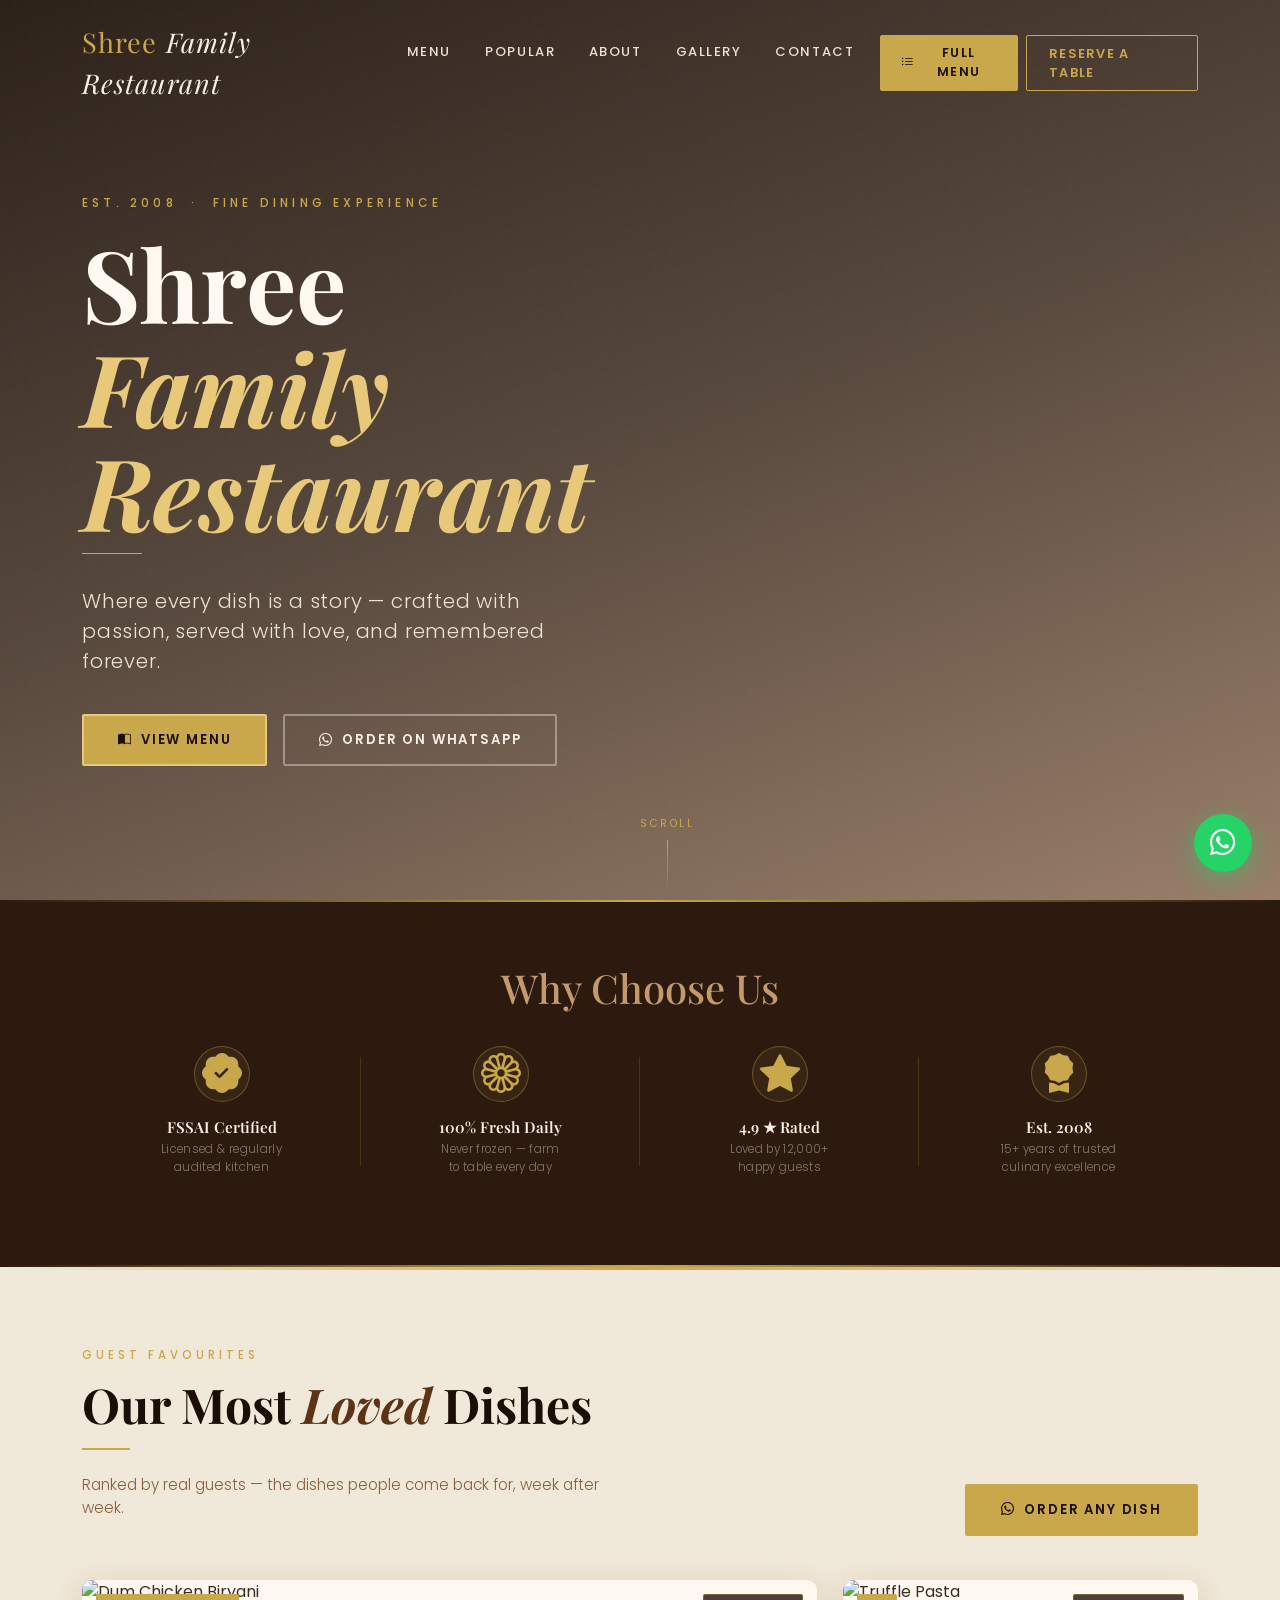
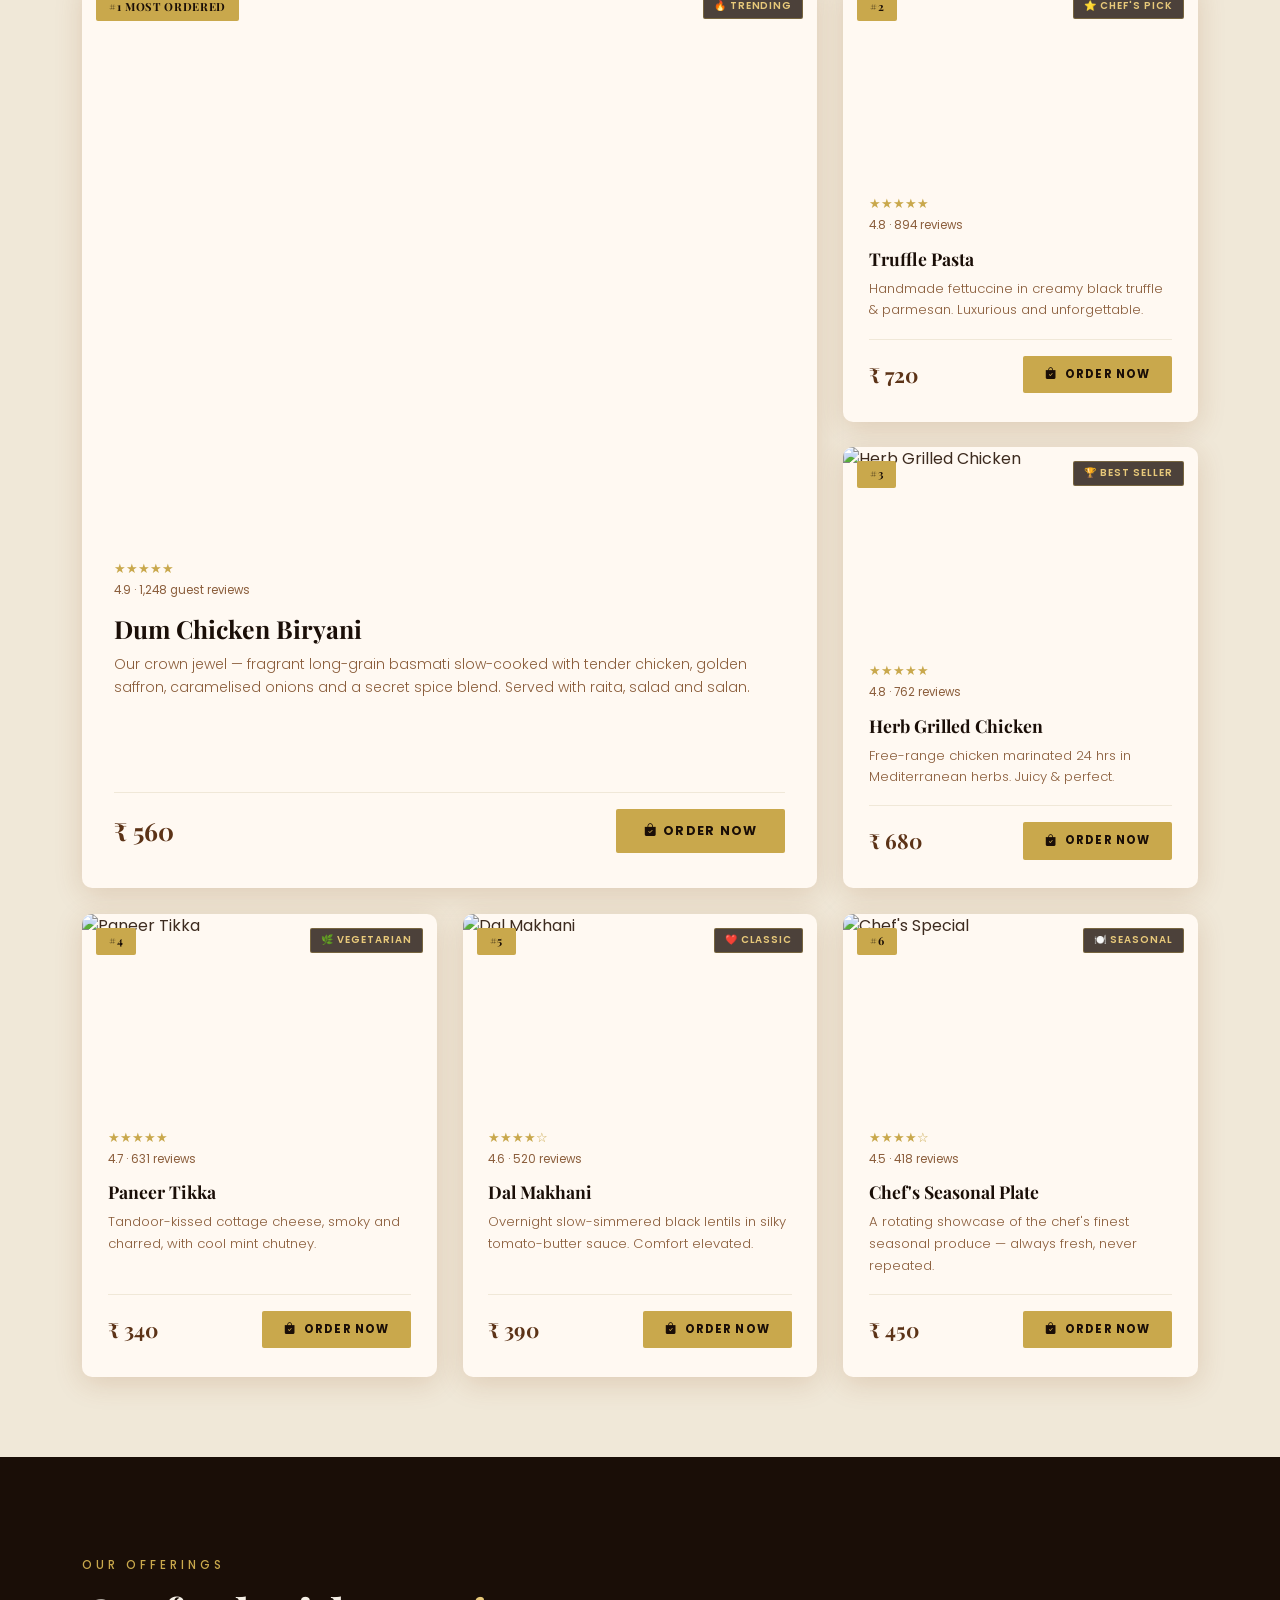
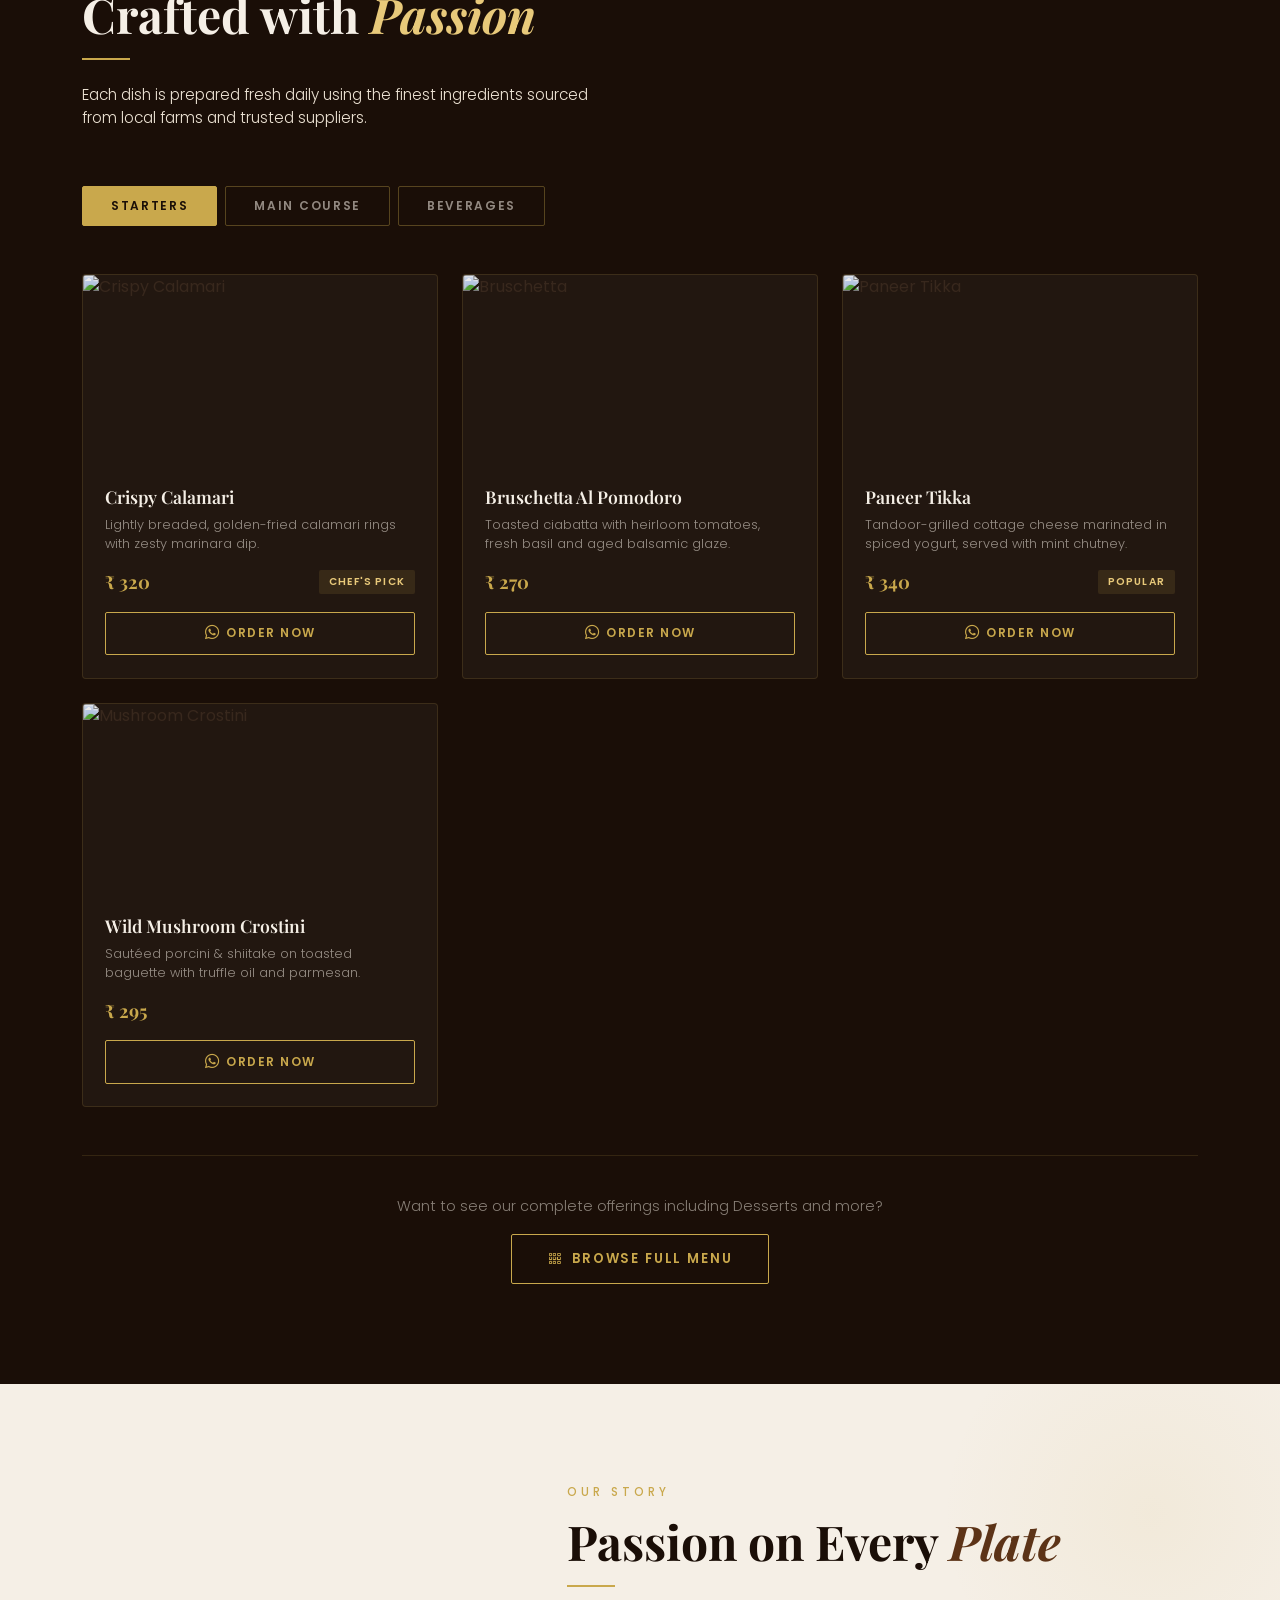
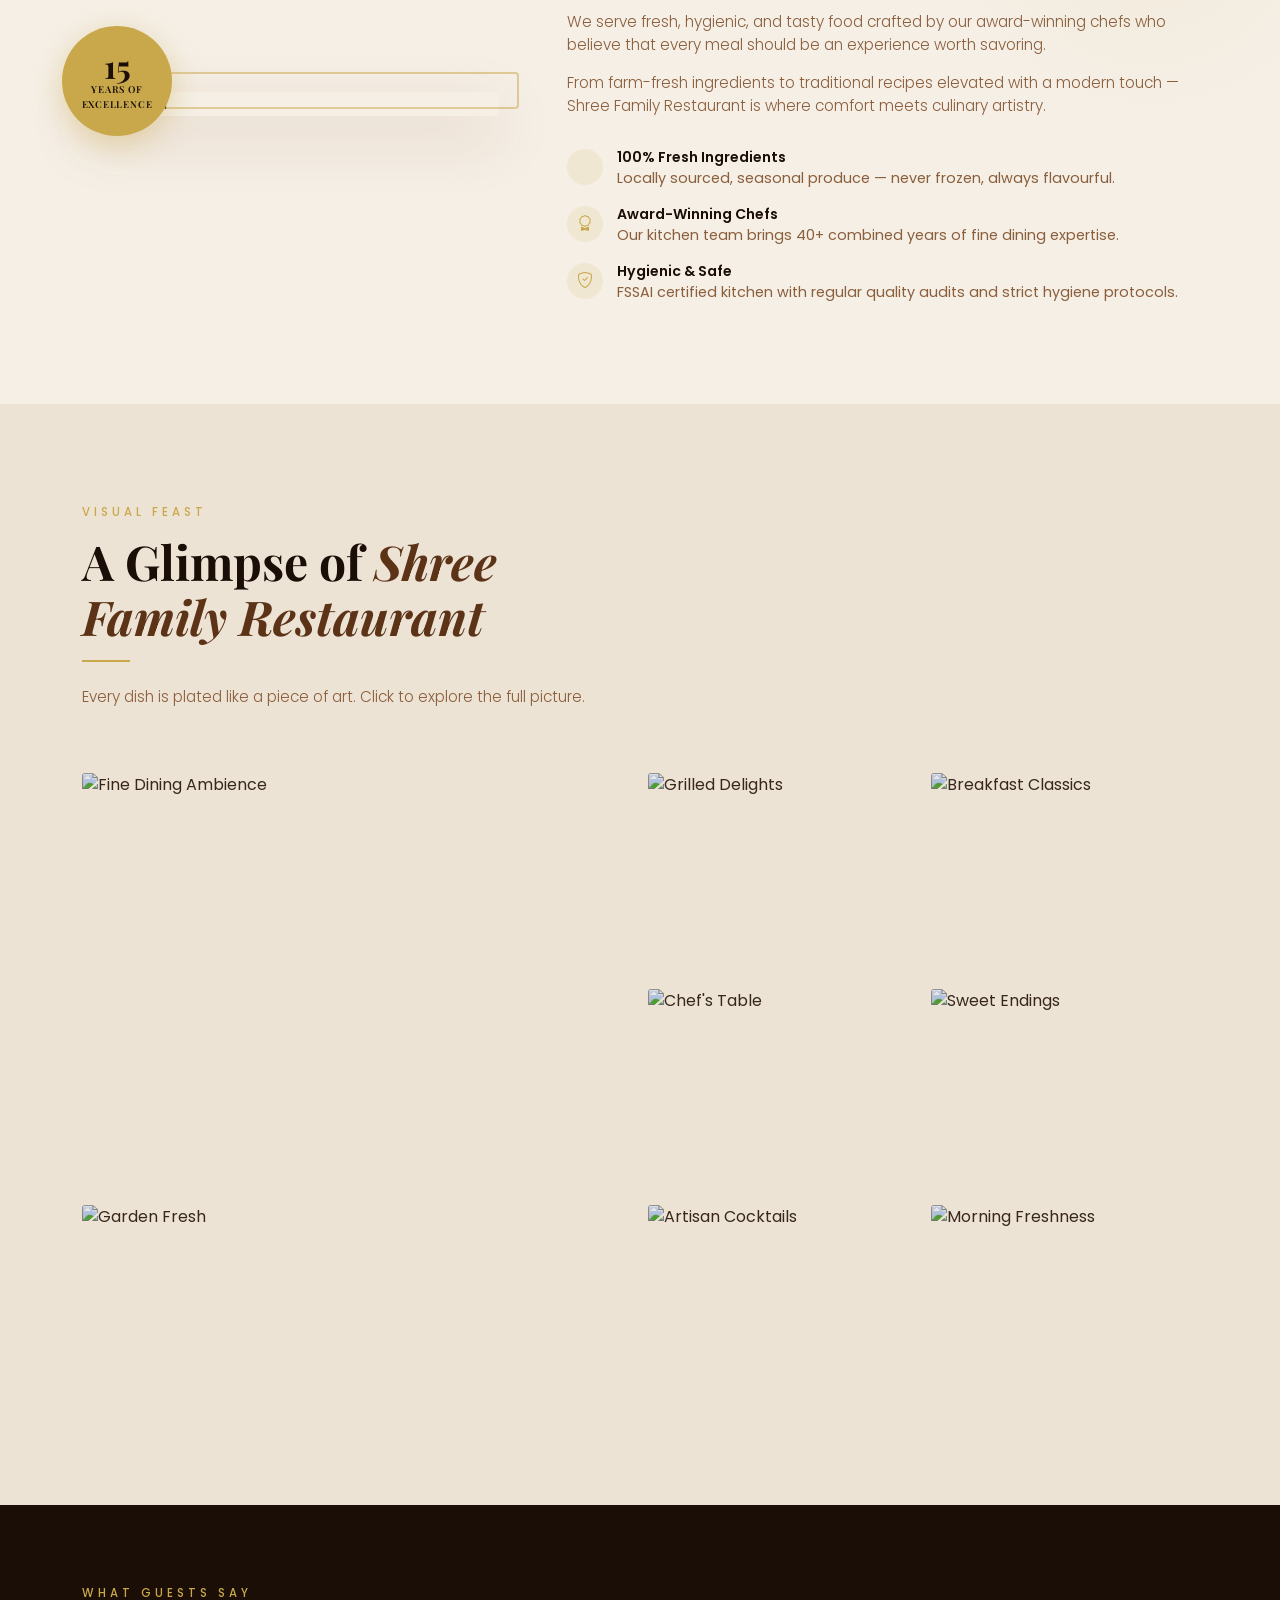
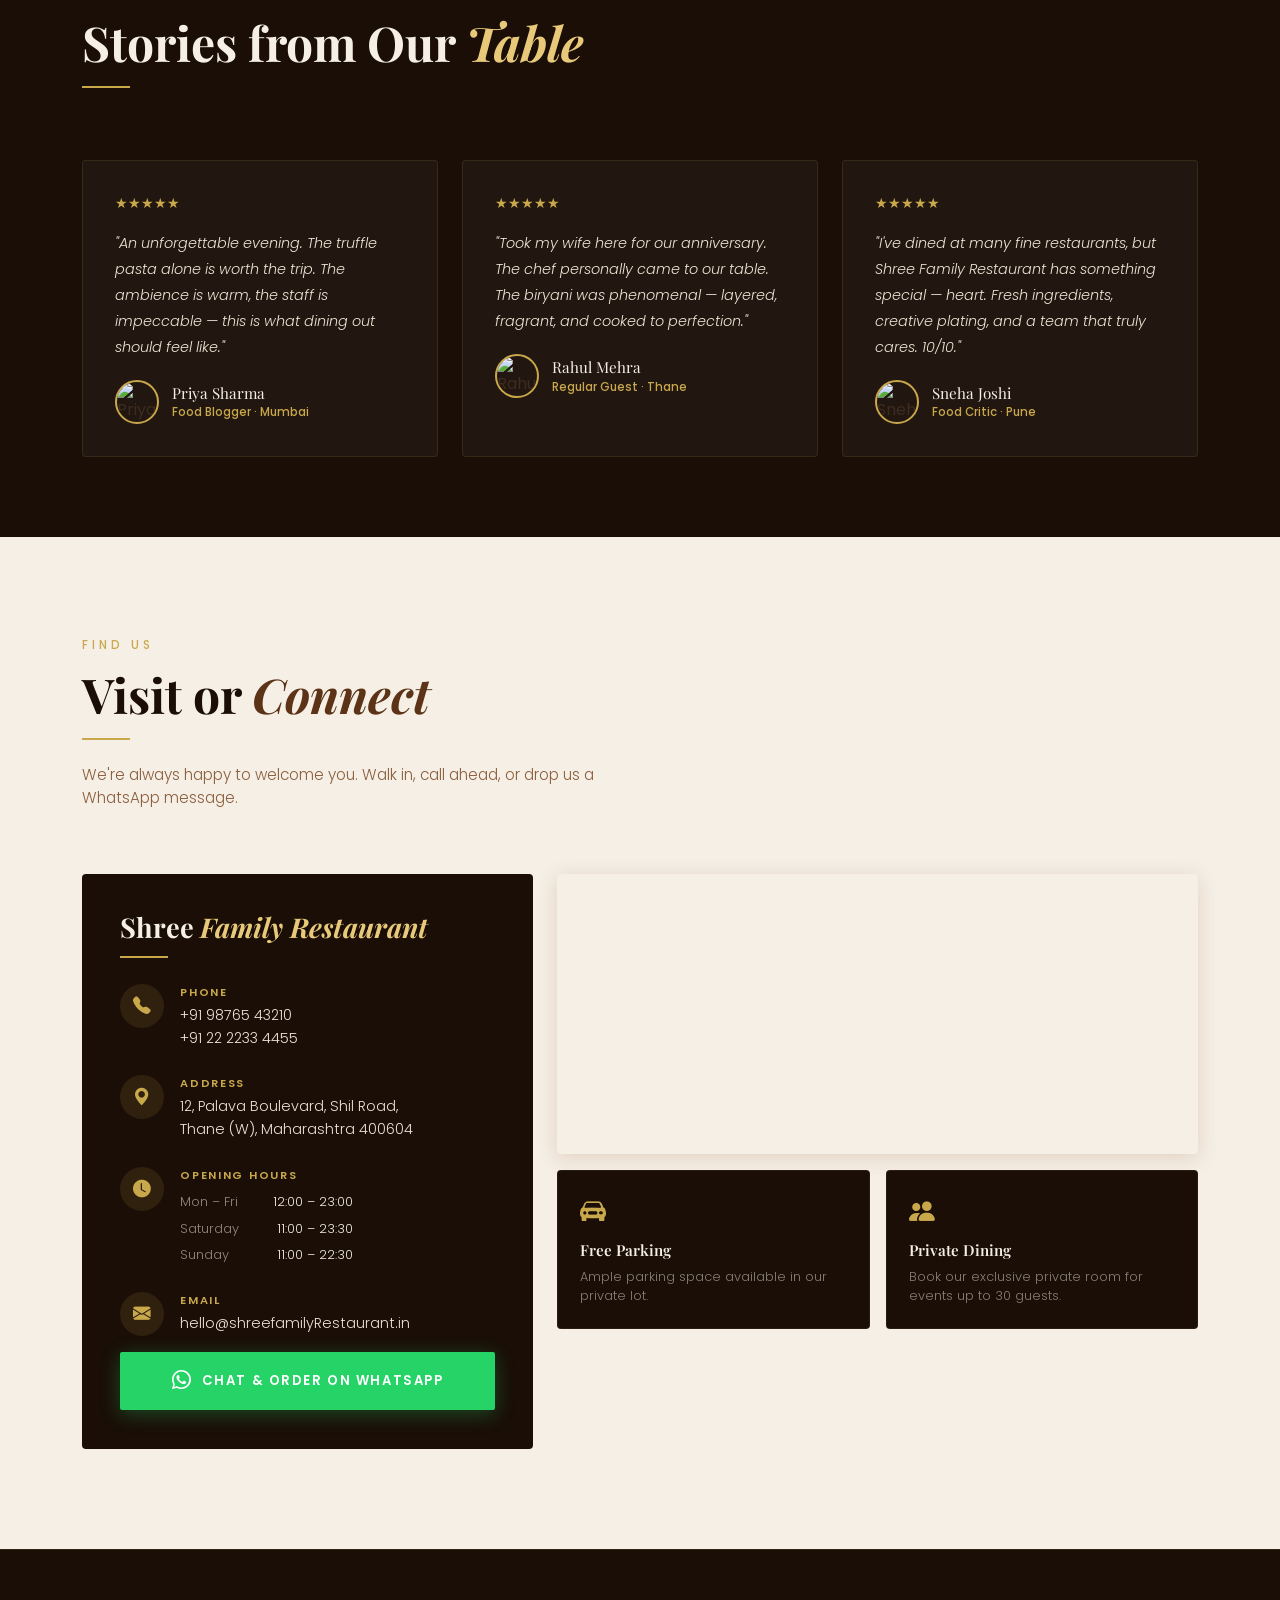
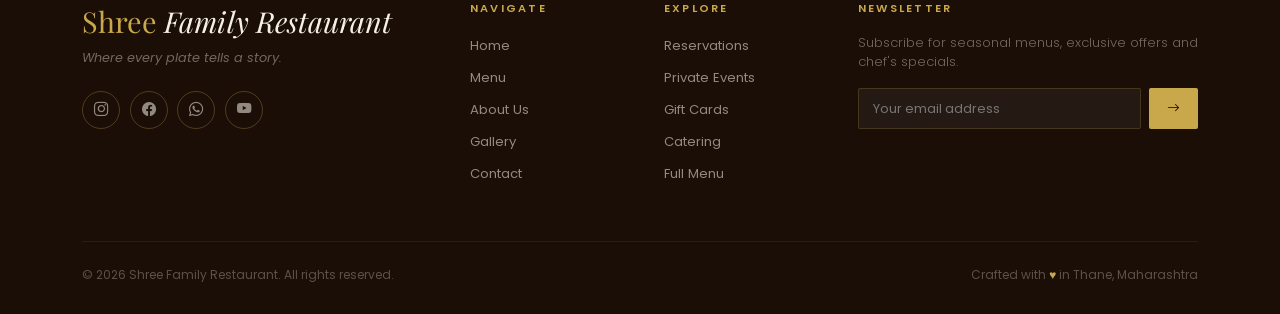
==== index.html @ 77b87942 "Rename shree_demo.html to index.html" ====
<!DOCTYPE html>
<html lang="en">
<head>
  <meta charset="UTF-8" />
  <meta name="viewport" content="width=device-width, initial-scale=1.0"/>
  <title>Shree Family — Fine Dining</title>
  <link href="https://fonts.googleapis.com/css2?family=Playfair+Display:ital,wght@0,400;0,600;0,700;1,400;1,600&family=Poppins:wght@300;400;500;600&display=swap" rel="stylesheet"/>
  <link href="https://cdn.jsdelivr.net/npm/bootstrap@5.3.2/dist/css/bootstrap.min.css" rel="stylesheet"/>
  <link href="https://cdn.jsdelivr.net/npm/bootstrap-icons@1.11.3/font/bootstrap-icons.min.css" rel="stylesheet"/>
  <style>
    :root {
      --brown-deep:#1a0e07;--brown-dark:#2c1a0e;--brown-mid:#5c3317;--brown-warm:#8b5e3c;
      --brown-light:#c49a6c;--cream:#f5efe6;--cream-dark:#ede3d4;--cream2:#f0e8d8;
      --gold:#c9a84c;--gold-light:#e8c97a;--gold2:#e8c97a;--white:#fff9f2;
      --text-body:#3d2b1f;--shadow-warm:rgba(140,70,20,.18);
      --deep:#1a0e07;--mid:#5c3317;--warm:#8b5e3c;--sh:rgba(140,70,20,.18);
    }
    *,*::before,*::after{box-sizing:border-box;margin:0;padding:0}
    html{scroll-behavior:smooth}
    body{font-family:'Poppins',sans-serif;background:var(--cream);color:var(--text-body);overflow-x:hidden}
    h1,h2,h3,h4{font-family:'Playfair Display',serif}
    img{max-width:100%;display:block}
    ::-webkit-scrollbar{width:6px}
    ::-webkit-scrollbar-track{background:var(--brown-deep)}
    ::-webkit-scrollbar-thumb{background:var(--gold);border-radius:4px}

    /* NAVBAR */
    #navbar{position:fixed;top:0;width:100%;z-index:1000;padding:22px 0;transition:all .4s ease}
    #navbar.scrolled{background:rgba(26,14,7,.96);backdrop-filter:blur(12px);padding:12px 0;box-shadow:0 4px 30px rgba(0,0,0,.4)}
    .nav-brand{font-family:'Playfair Display',serif;font-size:1.7rem;color:var(--gold)!important;letter-spacing:.04em;text-decoration:none}
    .nav-brand span{font-style:italic;color:var(--cream)}
    .navbar-toggler{border-color:var(--gold)}
    .navbar-toggler-icon{filter:invert(1)}
    .nav-link-item{font-size:.82rem;font-weight:500;letter-spacing:.12em;text-transform:uppercase;color:var(--cream-dark)!important;padding:6px 16px!important;position:relative;transition:color .3s;text-decoration:none}
    .nav-link-item::after{content:'';position:absolute;bottom:0;left:50%;width:0;height:1px;background:var(--gold);transition:all .3s;transform:translateX(-50%)}
    .nav-link-item:hover{color:var(--gold)!important}
    .nav-link-item:hover::after{width:60%}
    .nav-cta{font-size:.8rem;font-weight:600;letter-spacing:.1em;text-transform:uppercase;background:transparent;border:1.5px solid var(--gold);color:var(--gold)!important;padding:8px 22px!important;border-radius:2px;transition:all .3s;text-decoration:none;display:inline-block}
    .nav-cta:hover{background:var(--gold);color:var(--brown-deep)!important}
    /* Full Menu nav button */
    .nav-full-menu{font-size:.78rem;font-weight:600;letter-spacing:.1em;text-transform:uppercase;background:var(--gold);border:1.5px solid var(--gold);color:var(--brown-deep)!important;padding:8px 20px!important;border-radius:2px;transition:all .3s;text-decoration:none;display:inline-flex;align-items:center;gap:.4rem;cursor:pointer}
    .nav-full-menu:hover{background:var(--gold-light);border-color:var(--gold-light);color:var(--brown-deep)!important}

    /* HERO */
    #hero{min-height:100vh;position:relative;display:flex;align-items:center;overflow:hidden}
    .hero-bg{position:absolute;inset:0;background:linear-gradient(160deg,rgba(26,14,7,.92) 0%,rgba(44,26,14,.78) 50%,rgba(92,51,23,.6) 100%),url('https://images.unsplash.com/photo-1414235077428-338989a2e8c0?w=1600&q=80') center/cover no-repeat}
    .hero-grain{position:absolute;inset:0;background-image:url("data:image/svg+xml,%3Csvg viewBox='0 0 200 200' xmlns='http://www.w3.org/2000/svg'%3E%3Cfilter id='n'%3E%3CfeTurbulence type='fractalNoise' baseFrequency='.9' numOctaves='4' stitchTiles='stitch'/%3E%3C/filter%3E%3Crect width='100%25' height='100%25' filter='url(%23n)' opacity='.04'/%3E%3C/svg%3E");opacity:.5;pointer-events:none}
    .hero-content{position:relative;z-index:2;padding-top:80px;padding-bottom:20px}
    .hero-eyebrow{font-size:.75rem;font-weight:500;letter-spacing:.35em;text-transform:uppercase;color:var(--gold);margin-bottom:1.2rem;opacity:0;animation:fadeUp .8s .3s forwards}
    .hero-title{font-size:clamp(2.8rem,8vw,6.25rem);font-weight:700;line-height:1.04;color:var(--white);margin-bottom:.6rem;opacity:0;animation:fadeUp .9s .5s forwards}
    .hero-title em{font-style:italic;color:var(--gold-light);display:block}
    .hero-tagline{font-size:clamp(.9rem,2vw,1.25rem);font-weight:300;color:var(--cream-dark);letter-spacing:.04em;max-width:500px;margin-bottom:2.4rem;opacity:0;animation:fadeUp .9s .7s forwards}
    .hero-divider{width:60px;height:1px;background:var(--gold);margin-bottom:2rem;opacity:0;animation:fadeUp .6s .65s forwards}
    .hero-buttons{display:flex;flex-wrap:wrap;gap:1rem;opacity:0;animation:fadeUp .9s .9s forwards}
    .btn-gold{display:inline-flex;align-items:center;gap:.5rem;font-family:'Poppins',sans-serif;font-size:.82rem;font-weight:600;letter-spacing:.14em;text-transform:uppercase;background:var(--gold);color:var(--brown-deep);border:2px solid var(--gold);padding:14px 34px;border-radius:2px;text-decoration:none;transition:all .5s;position:relative;overflow:hidden}
    .gold-btn2{background:transparent;border-color:var(--gold2);color:var(--gold2);transition:all .5s}
    .btn-gold::before{content:'';position:absolute;inset:0;background:var(--gold-light);transform:scaleX(0);transform-origin:left;transition:transform .5s}
    .btn-gold:hover::before{transform:scaleX(1)}
    .btn-gold span,.btn-gold i{position:relative;z-index:1}
    .btn-gold:hover{background:var(--gold-light);color:var(--brown-deep)}
    .btn-outline-gold{display:inline-flex;align-items:center;gap:.5rem;font-family:'Poppins',sans-serif;font-size:.82rem;font-weight:600;letter-spacing:.14em;text-transform:uppercase;background:transparent;color:var(--cream);border:2px solid rgba(245,239,230,.4);padding:14px 34px;border-radius:2px;text-decoration:none;transition:all .3s}
    .btn-outline-gold:hover{border-color:var(--cream);color:var(--cream);background:rgba(245,239,230,.08)}
    .hero-scroll{position:absolute;bottom:10px;left:50%;transform:translateX(-50%);display:flex;flex-direction:column;align-items:center;gap:8px;opacity:0;animation:fadeUp .6s 1.4s forwards}
    .hero-scroll span{font-size:.65rem;letter-spacing:.25em;text-transform:uppercase;color:var(--gold)}
    .scroll-line{width:1px;height:50px;background:linear-gradient(to bottom,var(--gold),transparent);animation:scrollPulse 2s infinite}
    @keyframes scrollPulse{0%,100%{opacity:1;transform:scaleY(1)}50%{opacity:.4;transform:scaleY(.5)}}
    @keyframes fadeUp{from{opacity:0;transform:translateY(30px)}to{opacity:1;transform:translateY(0)}}

    /* SHARED */
    .section-label{font-size:.72rem;font-weight:500;letter-spacing:.35em;text-transform:uppercase;color:var(--gold);margin-bottom:.8rem}
    .section-title{font-size:clamp(1.9rem,4vw,3rem);font-weight:700;line-height:1.15;color:var(--brown-deep);margin-bottom:.5rem}
    .section-title em{font-style:italic;color:var(--brown-mid)}
    .section-desc{font-size:.95rem;font-weight:300;color:var(--brown-warm);max-width:520px}
    .gold-rule{width:48px;height:2px;background:var(--gold);margin:1rem 0 1.5rem}
    .s-label{font-size:.72rem;font-weight:500;letter-spacing:.35em;text-transform:uppercase;color:var(--gold);margin-bottom:.8rem}
    .s-title{font-size:clamp(1.9rem,4vw,3rem);font-weight:700;line-height:1.15;color:var(--brown-deep);margin-bottom:.5rem;font-family:'Playfair Display',serif}
    .s-title em{font-style:italic;color:var(--brown-mid)}
    .s-desc{font-size:.95rem;font-weight:300;color:var(--brown-warm);max-width:520px}
    .s-rule{width:48px;height:2px;background:var(--gold);margin:1rem 0 1.5rem}

    /* ══ TRUST STRIP ══ */
    .trust-strip{background:var(--brown-dark);padding:64px 0;position:relative;overflow:hidden}
    .trust-strip::before{content:'';position:absolute;top:0;left:0;right:0;height:2px;background:linear-gradient(90deg,transparent,var(--gold),transparent)}
    .trust-strip::after{content:'';position:absolute;bottom:0;left:0;right:0;height:2px;background:linear-gradient(90deg,transparent,var(--gold),transparent)}
    .trust-grid{display:grid;grid-template-columns:repeat(4,1fr);gap:0}
    .trust-item{display:flex;flex-direction:column;align-items:center;text-align:center;padding:1.6rem 1.2rem;position:relative;transition:background .3s}
    .trust-item:not(:last-child)::after{content:'';position:absolute;right:0;top:20%;bottom:20%;width:1px;background:rgba(201,168,76,.18)}
    .trust-item:hover{background:rgba(201,168,76,.05)}
    .trust-icon-ring{width:56px;height:56px;border-radius:50%;border:1.5px solid rgba(201,168,76,.35);background:rgba(201,168,76,.08);display:flex;align-items:center;justify-content:center;font-size:2.5rem;color:var(--gold);margin-bottom:1rem;transition:border-color .3s,background .3s,transform .3s}
    .trust-item:hover .trust-icon-ring{border-color:var(--gold);background:rgba(201,168,76,.15);transform:scale(1.1)}
    .trust-title{font-family:'Playfair Display',serif;font-size:.95rem;font-weight:600;color:var(--cream);margin-bottom:.3rem;line-height:1.25}
    .trust-sub{font-size:.72rem;font-weight:300;color:rgba(245,239,230,.45);letter-spacing:.03em;line-height:1.55}

    /* MENU */
    #menu{background:var(--brown-deep);padding:100px 0}
    #menu .section-title{color:var(--cream)}
    #menu .section-title em{color:var(--gold-light)}
    #menu .section-label{color:var(--gold)}
    #menu .section-desc{color:var(--cream-dark)}
    .menu-tabs{display:flex;flex-wrap:wrap;gap:.5rem;margin:2.5rem 0 3rem}
    .menu-tab{font-size:.75rem;font-weight:600;letter-spacing:.14em;text-transform:uppercase;padding:10px 28px;border:1.5px solid rgba(201,168,76,.35);background:transparent;color:rgba(245,239,230,.55);border-radius:2px;cursor:pointer;transition:all .3s;min-width:100px}
    .menu-tab.active,.menu-tab:hover{background:var(--gold);border-color:var(--gold);color:var(--brown-deep)}
    .menu-grid{display:grid;grid-template-columns:repeat(auto-fill,minmax(280px,1fr));gap:1.5rem}
    .menu-card{background:rgba(255,249,242,.04);border:1px solid rgba(201,168,76,.15);border-radius:4px;overflow:hidden;transition:all .35s;display:none}
    .menu-card.active{display:flex;flex-direction:column}
    .menu-card:hover{border-color:rgba(201,168,76,.5);transform:translateY(-4px);box-shadow:0 12px 40px rgba(0,0,0,.4)}
    .menu-card-img{width:100%;height:190px;object-fit:cover;filter:brightness(.92);transition:filter .4s,transform .4s}
    .menu-card:hover .menu-card-img{filter:brightness(1);transform:scale(1.03)}
    .menu-card-body{padding:1.2rem 1.4rem 1.4rem;flex:1;display:flex;flex-direction:column}
    .menu-card-name{font-family:'Playfair Display',serif;font-size:1.1rem;font-weight:600;color:var(--cream);margin-bottom:.3rem}
    .menu-card-desc{font-size:.8rem;font-weight:300;color:rgba(245,239,230,.55);flex:1;margin-bottom:.9rem}
    .menu-card-footer{display:flex;align-items:center;justify-content:space-between}
    .menu-price{font-family:'Playfair Display',serif;font-size:1.15rem;font-weight:700;color:var(--gold)}
    .menu-badge{font-size:.65rem;font-weight:600;letter-spacing:.1em;text-transform:uppercase;padding:4px 10px;background:rgba(201,168,76,.12);color:var(--gold-light);border-radius:2px}
    .btn-order-now{display:inline-flex;align-items:center;justify-content:center;gap:.4rem;width:100%;margin-top:1rem;padding:10px 16px;background:transparent;border:1.5px solid var(--gold);color:var(--gold);font-family:'Poppins',sans-serif;font-size:.75rem;font-weight:600;letter-spacing:.12em;text-transform:uppercase;border-radius:2px;text-decoration:none;transition:all .3s}
    .btn-order-now:hover{background:var(--gold);color:var(--brown-deep)}
    .btn-order-now i{font-size:.9rem}
    /* CTA inside menu section to open full menu */
    .menu-fullmenu-cta{text-align:center;margin-top:3rem;padding-top:2.5rem;border-top:1px solid rgba(201,168,76,.15)}
    .menu-fullmenu-cta p{font-size:.9rem;color:rgba(245,239,230,.5);margin-bottom:1rem;font-weight:300}
    .btn-open-fullmenu{display:inline-flex;align-items:center;gap:.6rem;font-family:'Poppins',sans-serif;font-size:.82rem;font-weight:600;letter-spacing:.14em;text-transform:uppercase;background:transparent;color:var(--gold);border:1.5px solid var(--gold);padding:14px 36px;border-radius:2px;text-decoration:none;transition:all .3s;cursor:pointer}
    .btn-open-fullmenu:hover{background:var(--gold);color:var(--brown-deep)}

    /* ABOUT */
    #about{padding:100px 0;background:var(--cream);position:relative;overflow:hidden}
    .about-deco{position:absolute;right:-80px;top:-80px;width:420px;height:420px;border-radius:50%;background:radial-gradient(circle,rgba(201,168,76,.08) 0%,transparent 70%);pointer-events:none}
    .about-img-wrap{position:relative;padding:20px 20px 0 0}
    .about-img-wrap img{width:100%;border-radius:4px;box-shadow:0 20px 60px var(--shadow-warm);position:relative;z-index:2}
    .about-img-frame{position:absolute;top:0;right:0;width:85%;height:85%;border:2px solid var(--gold);border-radius:4px;z-index:1;opacity:.5}
    .about-badge{position:absolute;bottom:-20px;left:-20px;z-index:3;background:var(--gold);color:var(--brown-deep);width:110px;height:110px;border-radius:50%;display:flex;flex-direction:column;align-items:center;justify-content:center;font-family:'Playfair Display',serif;box-shadow:0 8px 30px rgba(201,168,76,.4)}
    .about-badge .num{font-size:2rem;font-weight:700;line-height:1}
    .about-badge .txt{font-size:.6rem;font-weight:600;letter-spacing:.08em;text-transform:uppercase;text-align:center}
    .about-features{list-style:none;padding:0;margin:1.8rem 0 0;display:flex;flex-direction:column;gap:.9rem}
    .about-features li{display:flex;align-items:flex-start;gap:.9rem;font-size:.9rem;color:var(--brown-warm)}
    .about-features .fi{width:36px;height:36px;flex-shrink:0;border-radius:50%;background:rgba(201,168,76,.12);display:flex;align-items:center;justify-content:center;color:var(--gold);font-size:1rem;margin-top:2px}
    .about-features strong{color:var(--brown-deep);display:block;font-weight:600;font-size:.88rem}

    /* GALLERY */
    #gallery{background:var(--cream-dark);padding:100px 0}
    .gallery-grid{display:grid;grid-template-columns:repeat(4,1fr);gap:1rem}
    .g-item:nth-child(1){grid-column:span 2;grid-row:span 2}
    .g-item:nth-child(6){grid-column:span 2}
    .g-item{position:relative;overflow:hidden;border-radius:3px;cursor:pointer}
    .g-item img{width:100%;height:100%;min-height:200px;object-fit:cover;transition:transform .6s ease,filter .4s;filter:brightness(.9)}
    .g-item:hover img{transform:scale(1.06);filter:brightness(1)}
    .g-overlay{position:absolute;inset:0;background:linear-gradient(to top,rgba(26,14,7,.7) 0%,transparent 50%);opacity:0;transition:opacity .4s;display:flex;align-items:flex-end;padding:1.2rem}
    .g-item:hover .g-overlay{opacity:1}
    .g-overlay span{font-family:'Playfair Display',serif;font-size:.95rem;font-style:italic;color:var(--gold-light)}

    /* LIGHTBOX */
    .lightbox{position:fixed;inset:0;z-index:9999;background:rgba(26,14,7,.96);display:flex;align-items:center;justify-content:center;opacity:0;pointer-events:none;transition:opacity .3s}
    .lightbox.open{opacity:1;pointer-events:all}
    .lightbox img{max-width:90vw;max-height:85vh;border-radius:4px;box-shadow:0 0 80px rgba(0,0,0,.8)}
    .lightbox-close{position:absolute;top:24px;right:28px;font-size:2rem;color:var(--gold);cursor:pointer;background:none;border:none;line-height:1;transition:transform .2s}
    .lightbox-close:hover{transform:rotate(90deg)}

    /* TESTIMONIALS */
    #testimonials{background:var(--brown-deep);padding:80px 0}
    .testi-card{background:rgba(255,249,242,.04);border:1px solid rgba(201,168,76,.12);border-radius:4px;padding:2rem;transition:border-color .3s;height:100%}
    .testi-card:hover{border-color:rgba(201,168,76,.4)}
    .stars{color:var(--gold);font-size:.9rem;margin-bottom:1rem}
    .testi-text{font-size:.9rem;font-style:italic;font-weight:300;color:var(--cream-dark);line-height:1.8;margin-bottom:1.2rem}
    .testi-author{display:flex;align-items:center;gap:.8rem}
    .testi-avatar{width:44px;height:44px;border-radius:50%;border:2px solid var(--gold);object-fit:cover}
    .testi-name{font-family:'Playfair Display',serif;font-size:.95rem;color:var(--cream)}
    .testi-role{font-size:.72rem;color:var(--gold);font-weight:500}

    /* CONTACT */
    #contact{background:var(--cream);padding:100px 0}
    .contact-info-card{background:var(--brown-deep);border-radius:4px;padding:2.4rem;height:100%}
    .contact-info-card .section-title{color:var(--cream)}
    .contact-info-card .section-title em{color:var(--gold-light)}
    .contact-info-card .gold-rule{margin:.8rem 0 1.6rem}
    .contact-item{display:flex;align-items:flex-start;gap:1rem;margin-bottom:1.6rem}
    .contact-icon{width:44px;height:44px;flex-shrink:0;border-radius:50%;background:rgba(201,168,76,.12);display:flex;align-items:center;justify-content:center;color:var(--gold);font-size:1.1rem}
    .contact-item-label{font-size:.7rem;font-weight:600;letter-spacing:.15em;text-transform:uppercase;color:var(--gold);margin-bottom:.2rem}
    .contact-item-val{font-size:.9rem;color:var(--cream-dark);font-weight:300;line-height:1.6}
    .contact-item-val a{color:var(--cream-dark);text-decoration:none}
    .contact-item-val a:hover{color:var(--gold)}
    .btn-whatsapp{display:inline-flex;align-items:center;gap:.6rem;font-family:'Poppins',sans-serif;font-size:.82rem;font-weight:600;letter-spacing:.12em;text-transform:uppercase;background:#25D366;color:#fff;border:none;padding:15px 30px;border-radius:2px;text-decoration:none;margin-top:1rem;transition:all .3s;width:100%;justify-content:center;box-shadow:0 4px 20px rgba(37,211,102,.3)}
    .btn-whatsapp:hover{background:#1ebe5d;color:#fff;transform:translateY(-2px);box-shadow:0 8px 30px rgba(37,211,102,.4)}
    .btn-whatsapp i{font-size:1.2rem}
    .map-wrap{border-radius:4px;overflow:hidden;height:260px;box-shadow:0 4px 20px var(--shadow-warm);margin-top:1.4rem}
    .map-wrap iframe{width:100%;height:100%;border:none}
    .hours-grid{display:grid;grid-template-columns:1fr 1fr;gap:.4rem .8rem;margin-top:.5rem}
    .hours-day{font-size:.8rem;color:rgba(245,239,230,.55)}
    .hours-time{font-size:.8rem;color:var(--cream);text-align:right}

    /* POPULAR */
    #popular{background:var(--cream2);padding:80px 0;position:relative}
    #popular::before{content:'';position:absolute;top:0;left:0;right:0;height:3px;background:linear-gradient(90deg,transparent 0%,var(--gold) 50%,transparent 100%)}
    .pop-grid{display:grid;grid-template-columns:1fr 1fr 1fr;gap:1.6rem;margin-top:2.8rem}
    .pop-featured{grid-column:1/3;grid-row:1/3}
    .pop-card{background:var(--white);border-radius:10px;overflow:hidden;box-shadow:0 6px 28px var(--sh);display:flex;flex-direction:column;transition:transform .4s,box-shadow .4s}
    .pop-card:hover{transform:translateY(-7px);box-shadow:0 18px 50px rgba(140,70,20,.28)}
    .pop-img-wrap{position:relative;overflow:hidden;flex-shrink:0}
    .pop-featured .pop-img-wrap{height:550px}
    .pop-card:not(.pop-featured) .pop-img-wrap{height:190px}
    .pop-img-wrap img{width:100%;height:100%;object-fit:cover;transition:transform .55s ease}
    .pop-card:hover .pop-img-wrap img{transform:scale(1.07)}
    .pop-rank-badge{position:absolute;top:14px;left:14px;background:var(--gold);color:var(--deep);font-family:'Playfair Display',serif;font-size:.7rem;font-weight:700;letter-spacing:.06em;text-transform:uppercase;padding:5px 13px;border-radius:2px}
    .pop-tag-badge{position:absolute;top:14px;right:14px;background:rgba(26,14,7,.78);backdrop-filter:blur(8px);border:1px solid rgba(201,168,76,.35);color:var(--gold2);font-size:.62rem;font-weight:600;letter-spacing:.1em;text-transform:uppercase;padding:4px 10px;border-radius:2px}
    .pop-body{padding:1.5rem 1.6rem 1.8rem;flex:1;display:flex;flex-direction:column}
    .pop-featured .pop-body{padding:1.8rem 2rem 2.2rem}
    .pop-stars{color:var(--gold);font-size:.82rem;margin-bottom:.2rem}
    .pop-reviews{font-size:.72rem;color:var(--warm);margin-bottom:.7rem}
    .pop-name{font-family:'Playfair Display',serif;font-weight:700;color:var(--deep);margin-bottom:.35rem}
    .pop-featured .pop-name{font-size:1.55rem}
    .pop-card:not(.pop-featured) .pop-name{font-size:1.1rem}
    .pop-desc{font-size:.82rem;font-weight:300;color:var(--warm);line-height:1.65;flex:1;margin-bottom:1.1rem}
    .pop-featured .pop-desc{font-size:.88rem}
    .pop-foot{display:flex;align-items:center;justify-content:space-between;padding-top:1rem;border-top:1.5px solid var(--cream2)}
    .pop-price{font-family:'Playfair Display',serif;font-size:1.3rem;font-weight:700;color:var(--mid)}
    .pop-featured .pop-price{font-size:1.55rem}
    .btn-order-pop{display:inline-flex;align-items:center;gap:.4rem;padding:10px 22px;background:var(--gold);color:var(--deep);font-family:'Poppins',sans-serif;font-size:.72rem;font-weight:700;letter-spacing:.1em;text-transform:uppercase;border-radius:2px;text-decoration:none;transition:all .3s;white-space:nowrap}
    .btn-order-pop:hover{background:var(--gold2);color:var(--deep);transform:scale(1.03)}
    .pop-featured .btn-order-pop{padding:13px 28px;font-size:.78rem}

    /* FOOTER */
    footer{background:var(--brown-deep);border-top:1px solid rgba(201,168,76,.15);padding:50px 0 30px}
    .footer-brand{font-family:'Playfair Display',serif;font-size:1.8rem;color:var(--gold)}
    .footer-brand em{font-style:italic;color:var(--cream)}
    .footer-tagline{font-size:.8rem;color:rgba(245,239,230,.4);margin-top:.3rem;font-style:italic}
    .footer-links{list-style:none;padding:0}
    .footer-links li{margin-bottom:.5rem}
    .footer-links a{font-size:.82rem;color:rgba(245,239,230,.55);text-decoration:none;transition:color .2s}
    .footer-links a:hover{color:var(--gold)}
    .footer-heading{font-family:'Poppins',sans-serif;font-size:.7rem;font-weight:600;letter-spacing:.2em;text-transform:uppercase;color:var(--gold);margin-bottom:1rem}
    .social-links{display:flex;gap:.6rem;margin-top:.5rem}
    .social-links a{width:38px;height:38px;border:1px solid rgba(201,168,76,.3);border-radius:50%;display:flex;align-items:center;justify-content:center;color:rgba(245,239,230,.55);text-decoration:none;font-size:.9rem;transition:all .3s}
    .social-links a:hover{border-color:var(--gold);color:var(--gold);background:rgba(201,168,76,.08)}
    .footer-bottom{border-top:1px solid rgba(201,168,76,.1);margin-top:40px;padding-top:24px;display:flex;flex-wrap:wrap;align-items:center;justify-content:space-between;gap:1rem}
    .footer-copy{font-size:.75rem;color:rgba(245,239,230,.3)}

    /* FLOATING WA */
    .float-wa{position:fixed;bottom:28px;right:28px;z-index:800;width:58px;height:58px;background:#25D366;border-radius:50%;display:flex;align-items:center;justify-content:center;color:#fff;font-size:1.6rem;box-shadow:0 6px 24px rgba(37,211,102,.5);text-decoration:none;animation:waPulse 2.5s infinite;transition:transform .3s}
    .float-wa:hover{transform:scale(1.1);color:#fff}
    @keyframes waPulse{0%,100%{box-shadow:0 0 0 0 rgba(37,211,102,.5)}50%{box-shadow:0 0 0 14px rgba(37,211,102,0)}}

    /* REVEAL */
    .reveal{opacity:0;transform:translateY(32px);transition:opacity .7s ease,transform .7s ease}
    .reveal.visible{opacity:1;transform:translateY(0)}

    /* ══════════════════════════════════════════
       FULL MENU MODAL OVERLAY
    ══════════════════════════════════════════ */
    #fullMenuModal {
      position:fixed;
      inset:0;
      z-index:10000;
      opacity:0;
      pointer-events:none;
      transition:opacity .4s ease;
    }
    #fullMenuModal.open {
      opacity:1;
      pointer-events:all;
    }
    .fmm-backdrop {
      position:absolute;
      inset:0;
      background:rgba(10,5,2,.85);
      backdrop-filter:blur(8px);
    }
    .fmm-panel {
      position:absolute;
      inset:0;
      overflow-y:auto;
      scrollbar-width:thin;
      scrollbar-color:var(--gold) var(--brown-deep);
      /* Slide up animation */
      transform:translateY(60px);
      transition:transform .45s cubic-bezier(.22,.68,0,1.2);
    }
    #fullMenuModal.open .fmm-panel {
      transform:translateY(0);
    }
    .fmm-panel::-webkit-scrollbar{width:5px}
    .fmm-panel::-webkit-scrollbar-track{background:var(--deep)}
    .fmm-panel::-webkit-scrollbar-thumb{background:var(--gold);border-radius:4px}

    /* Close button */
    .fmm-close {
      position:fixed;
      top:20px;
      right:24px;
      z-index:10001;
      width:48px;height:48px;
      border-radius:50%;
      background:rgba(26,14,7,.9);
      border:1.5px solid rgba(201,168,76,.5);
      color:var(--gold);
      font-size:1.4rem;
      display:flex;align-items:center;justify-content:center;
      cursor:pointer;
      transition:all .3s;
      opacity:0;
      pointer-events:none;
    }
    #fullMenuModal.open .fmm-close {
      opacity:1;
      pointer-events:all;
    }
    .fmm-close:hover {
      background:var(--gold);
      color:var(--brown-deep);
      transform:rotate(90deg);
    }

    /* ── FULL MENU: Page Hero ── */
    .fmm-hero {
      background:
        linear-gradient(160deg, rgba(26,14,7,.95) 0%, rgba(44,26,14,.85) 60%, rgba(92,51,23,.6) 100%),
        url('https://images.unsplash.com/photo-1414235077428-338989a2e8c0?w=1400&q=80') center/cover no-repeat;
      padding:100px 0 70px;
      position:relative;
      overflow:hidden;
    }
    .fmm-hero::after{content:'';position:absolute;bottom:0;left:0;right:0;height:3px;background:linear-gradient(90deg,transparent,var(--gold),transparent)}
    .fmm-ph-label{font-size:.68rem;font-weight:600;letter-spacing:.38em;text-transform:uppercase;color:var(--gold);margin-bottom:.7rem}
    .fmm-ph-title{font-size:clamp(2.4rem,6vw,4.2rem);font-weight:700;color:var(--white);line-height:1.08;font-family:'Playfair Display',serif}
    .fmm-ph-title em{display:block;font-style:italic;color:var(--gold2)}
    .fmm-ph-rule{width:52px;height:2px;background:var(--gold);margin:1.2rem 0 1.3rem}
    .fmm-ph-sub{font-size:.95rem;font-weight:300;color:var(--cream-dark);max-width:520px;line-height:1.7}

    /* ── FULL MENU: Sticky Tabs ── */
    .fmm-tab-sticky {
      position:sticky;
      top:0;
      z-index:900;
      background:var(--brown-dark);
      border-bottom:1px solid rgba(201,168,76,.2);
    }
    .fmm-tab-nav {
      display:flex;
      overflow-x:auto;
      scrollbar-width:none;
    }
    .fmm-tab-nav::-webkit-scrollbar{display:none}
    .fmm-tab-btn {
      flex-shrink:0;
      display:inline-flex;align-items:center;gap:.5rem;
      padding:16px 28px;
      font-family:'Poppins',sans-serif;
      font-size:.75rem;font-weight:600;
      letter-spacing:.14em;text-transform:uppercase;
      color:rgba(245,239,230,.5);
      background:transparent;border:none;
      border-bottom:2px solid transparent;
      cursor:pointer;transition:all .3s;
      white-space:nowrap;
    }
    .fmm-tab-btn i{font-size:1rem}
    .fmm-tab-btn.active{color:var(--gold);border-bottom-color:var(--gold)}
    .fmm-tab-btn:hover{color:var(--gold2)}
    .fmm-tab-count{background:rgba(201,168,76,.15);color:var(--gold2);font-size:.6rem;font-weight:700;padding:2px 7px;border-radius:20px}
    .fmm-tab-btn.active .fmm-tab-count{background:var(--gold);color:var(--deep)}

    /* ── FULL MENU: Body ── */
    .fmm-body{padding:60px 0 80px;background:var(--cream)}

    /* ── FULL MENU: Category ── */
    .fmm-cat-section{display:none}
    .fmm-cat-section.active{display:block}
    .fmm-cat-header{display:flex;align-items:center;gap:1.2rem;margin-bottom:2.4rem;padding-bottom:1.4rem;border-bottom:1px solid var(--cream-dark)}
    .fmm-cat-icon{width:60px;height:60px;flex-shrink:0;border-radius:50%;background:var(--brown-deep);display:flex;align-items:center;justify-content:center;font-size:1.6rem;color:var(--gold);box-shadow:0 4px 16px var(--sh)}
    .fmm-cat-title{font-size:clamp(1.6rem,4vw,2.2rem);font-weight:700;color:var(--brown-deep);font-family:'Playfair Display',serif}
    .fmm-cat-title em{font-style:italic;color:var(--brown-mid)}
    .fmm-cat-desc{font-size:.85rem;font-weight:300;color:var(--brown-warm);margin-top:.2rem}

    /* ── FULL MENU: Table (desktop) ── */
    .fmm-table{width:100%;border-collapse:collapse;background:var(--white);border-radius:10px;overflow:hidden;box-shadow:0 4px 24px var(--sh)}
    .fmm-table thead tr{background:var(--brown-deep)}
    .fmm-table thead th{padding:16px 20px;font-family:'Poppins',sans-serif;font-size:.68rem;font-weight:700;letter-spacing:.2em;text-transform:uppercase;color:var(--gold);border:none}
    .fmm-table thead th:last-child{text-align:right}
    .fmm-table tbody tr{border-bottom:1px solid var(--cream-dark);transition:background .2s}
    .fmm-table tbody tr:last-child{border-bottom:none}
    .fmm-table tbody tr:hover{background:rgba(201,168,76,.04)}
    .fmm-table td{padding:18px 20px;vertical-align:middle}
    .fmm-td-img{width:80px}
    .fmm-dish-thumb{width:72px;height:58px;object-fit:cover;border-radius:6px;box-shadow:0 2px 8px var(--sh);display:block}
    .fmm-td-info{min-width:200px}
    .fmm-dish-name{font-family:'Playfair Display',serif;font-size:1.05rem;font-weight:700;color:var(--brown-deep);margin-bottom:.25rem}
    .fmm-dish-desc{font-size:.78rem;font-weight:300;color:var(--brown-warm);line-height:1.5}
    .fmm-td-badge{width:110px;text-align:center}
    .fmm-dish-badge{display:inline-block;font-size:.6rem;font-weight:700;letter-spacing:.1em;text-transform:uppercase;padding:4px 11px;border-radius:20px}
    .badge-gold{background:rgba(201,168,76,.15);color:#9a7420}
    .badge-green{background:rgba(60,170,90,.12);color:#2a7a40}
    .badge-red{background:rgba(200,60,60,.1);color:#b03030}
    .badge-blue{background:rgba(60,100,200,.1);color:#3050c0}
    .fmm-td-price{width:110px;text-align:center}
    .fmm-dish-price{font-family:'Playfair Display',serif;font-size:1.15rem;font-weight:700;color:var(--brown-mid)}
    .fmm-td-order{width:150px;text-align:right}
    .fmm-btn-order{display:inline-flex;align-items:center;gap:.4rem;padding:9px 18px;background:var(--gold);color:var(--brown-deep);font-family:'Poppins',sans-serif;font-size:.7rem;font-weight:700;letter-spacing:.1em;text-transform:uppercase;border-radius:2px;text-decoration:none;transition:all .3s;white-space:nowrap}
    .fmm-btn-order:hover{background:var(--gold-light);color:var(--brown-deep);transform:scale(1.04)}
    .fmm-btn-order i{font-size:.85rem}

    /* ── FULL MENU: Mobile Cards ── */
    .fmm-cards-mobile{display:none}
    .fmm-mc{background:var(--white);border-radius:10px;overflow:hidden;box-shadow:0 3px 16px var(--sh);margin-bottom:1rem;display:flex;transition:transform .3s,box-shadow .3s}
    .fmm-mc:hover{transform:translateY(-3px);box-shadow:0 8px 28px var(--sh)}
    .fmm-mc-img{width:110px;flex-shrink:0;object-fit:cover}
    .fmm-mc-body{padding:1rem 1.1rem;flex:1;display:flex;flex-direction:column;gap:.25rem}
    .fmm-mc-name{font-family:'Playfair Display',serif;font-size:1rem;font-weight:700;color:var(--brown-deep)}
    .fmm-mc-desc{font-size:.75rem;font-weight:300;color:var(--brown-warm);line-height:1.5;flex:1}
    .fmm-mc-footer{display:flex;align-items:center;justify-content:space-between;margin-top:.5rem;gap:.5rem}
    .fmm-mc-price{font-family:'Playfair Display',serif;font-size:1.1rem;font-weight:700;color:var(--brown-mid)}
    .fmm-mc-badge{font-size:.58rem;font-weight:700;letter-spacing:.08em;text-transform:uppercase;padding:3px 8px;border-radius:20px}
    .fmm-btn-order-mc{display:inline-flex;align-items:center;gap:.3rem;padding:8px 14px;background:var(--gold);color:var(--brown-deep);font-family:'Poppins',sans-serif;font-size:.68rem;font-weight:700;letter-spacing:.08em;text-transform:uppercase;border-radius:2px;text-decoration:none;transition:all .3s;white-space:nowrap}
    .fmm-btn-order-mc:hover{background:var(--gold-light);color:var(--brown-deep)}

    /* ── FULL MENU: Summary Strip ── */
    .fmm-summary{background:var(--brown-deep);border-radius:10px;padding:1.6rem 2rem;display:flex;flex-wrap:wrap;gap:1.5rem;align-items:center;justify-content:space-between;margin-top:3rem;box-shadow:0 4px 24px rgba(0,0,0,.25)}
    .fmm-ss-item{text-align:center}
    .fmm-ss-num{font-family:'Playfair Display',serif;font-size:2rem;font-weight:700;color:var(--gold);line-height:1}
    .fmm-ss-lbl{font-size:.65rem;font-weight:500;letter-spacing:.18em;text-transform:uppercase;color:var(--cream-dark);margin-top:.2rem}
    .fmm-ss-sep{width:1px;height:40px;background:rgba(201,168,76,.2)}
    .fmm-ss-cta{font-size:.82rem;color:var(--cream-dark);font-weight:300;max-width:260px;line-height:1.6}
    .fmm-btn-wa{display:inline-flex;align-items:center;gap:.55rem;padding:13px 28px;background:#25D366;color:#fff;font-family:'Poppins',sans-serif;font-size:.78rem;font-weight:700;letter-spacing:.12em;text-transform:uppercase;border-radius:2px;text-decoration:none;transition:all .3s;white-space:nowrap;box-shadow:0 4px 18px rgba(37,211,102,.35)}
    .fmm-btn-wa:hover{background:#1ebe5d;color:#fff;transform:translateY(-2px);box-shadow:0 8px 26px rgba(37,211,102,.45)}
    .fmm-btn-wa i{font-size:1.1rem}

    /* ── FULL MENU: Footer ── */
    .fmm-footer{background:var(--brown-dark);border-top:1px solid rgba(201,168,76,.15);padding:28px 0;text-align:center}
    .fmm-footer .f-brand{font-family:'Playfair Display',serif;font-size:1.4rem;color:var(--gold)}
    .fmm-footer .f-brand em{font-style:italic;color:var(--cream)}
    .fmm-footer p{font-size:.75rem;color:rgba(245,239,230,.3);margin-top:.4rem}
    .fmm-footer a{color:var(--gold);text-decoration:none}

    /* ── RESPONSIVE ── */
    @media(max-width:991px){
      #navbar{padding:14px 0;background:rgba(26,14,7,.97);backdrop-filter:blur(12px)}
      #navbar.scrolled{padding:10px 0}
      .navbar-collapse{background:rgba(26,14,7,.98);border-top:1px solid rgba(201,168,76,.15);padding:1rem 1.2rem 1.4rem;margin-top:.5rem;border-radius:0 0 6px 6px}
      .nav-link-item{padding:10px 0!important;display:block;font-size:.85rem}
      .nav-link-item::after{display:none}
      .nav-cta,.nav-full-menu{display:block;margin-top:.6rem;padding:11px 24px!important;font-size:.8rem;text-align:center}
      #menu,#popular,#about,#gallery,#contact,#testimonials{padding:70px 0}
      .about-badge{display:none}
      .about-img-wrap{padding:14px 14px 0 0;margin-bottom:2rem}
      .gallery-grid{grid-template-columns:repeat(2,1fr);gap:.7rem}
      .g-item:nth-child(1){grid-column:span 2;grid-row:span 1}
      .g-item:nth-child(6){grid-column:span 2}
      .g-item img{min-height:180px}
      .pop-grid{grid-template-columns:1fr 1fr}
      .pop-featured{grid-column:1/3;grid-row:auto}
      .pop-featured .pop-img-wrap{height:320px}
      .contact-info-card{padding:1.8rem}
      .trust-grid{grid-template-columns:repeat(3,1fr)}
      .trust-item:nth-child(3n)::after{display:none}
    }
    @media(max-width:768px){
      .fmm-table{display:none}
      .fmm-cards-mobile{display:block}
      .fmm-hero{padding:80px 0 50px}
      .fmm-body{padding:40px 0 60px}
      .fmm-tab-btn{padding:14px 18px;font-size:.7rem}
      .fmm-summary{flex-direction:column;text-align:center;padding:1.4rem}
      .fmm-ss-sep{display:none}
      .fmm-ss-cta{max-width:100%}
      .fmm-btn-wa{width:100%;justify-content:center}
      .fmm-cat-header{flex-direction:column;align-items:flex-start;gap:.8rem}
      .fmm-close{top:14px;right:14px;width:42px;height:42px;font-size:1.2rem}
    }
    @media(max-width:767px){
      #hero{min-height:100svh;padding-top:90px;align-items:flex-end;padding-bottom:80px}
      .hero-eyebrow{font-size:.68rem;letter-spacing:.2em;margin-bottom:.9rem}
      .hero-tagline{font-size:.95rem;margin-bottom:1.8rem;max-width:100%}
      .hero-divider{margin-bottom:1.4rem}
      .hero-buttons{flex-direction:column;gap:.8rem}
      .btn-gold,.btn-outline-gold{justify-content:center;width:100%;padding:16px 20px;font-size:.85rem}
      .hero-scroll{display:none}
      #menu,#about,#gallery,#contact,#testimonials{padding:56px 0}
      .section-title,.s-title{font-size:clamp(1.7rem,6vw,2.4rem)}
      .menu-tabs{margin:1.6rem 0 2rem;gap:.4rem}
      .menu-tab{padding:9px 14px;font-size:.72rem;flex:1;text-align:center;min-width:0}
      .menu-grid{grid-template-columns:1fr;gap:1rem}
      .menu-card-img{height:200px}
      #popular{padding:56px 0}
      .pop-grid{grid-template-columns:1fr;gap:1rem}
      .pop-featured{grid-column:1;grid-row:auto}
      .pop-featured .pop-img-wrap,.pop-card:not(.pop-featured) .pop-img-wrap{height:220px}
      .pop-body{padding:1.1rem 1.2rem 1.3rem}
      .pop-name,.pop-featured .pop-name{font-size:1.25rem}
      .pop-desc,.pop-featured .pop-desc{font-size:.86rem}
      .pop-price,.pop-featured .pop-price{font-size:1.3rem}
      .btn-order-pop,.pop-featured .btn-order-pop{padding:10px 18px;font-size:.76rem}
      .about-img-wrap{padding:10px 10px 0 0;max-width:85%;margin:0 auto 2.4rem}
      .about-features li{font-size:.85rem}
      .gallery-grid{grid-template-columns:1fr 1fr;gap:.5rem}
      .g-item img{min-height:150px}
      .g-overlay{opacity:1}
      .testi-card{padding:1.4rem}
      .testi-text{font-size:.85rem}
      .contact-info-card{padding:1.4rem;margin-bottom:.5rem;height:auto}
      .contact-item{gap:.7rem;margin-bottom:1.2rem}
      .contact-icon{width:38px;height:38px;font-size:1rem}
      .map-wrap{height:220px;margin-top:1rem}
      footer{padding:40px 0 24px}
      .footer-brand{font-size:1.5rem}
      .footer-bottom{flex-direction:column;text-align:center;gap:.4rem}
      .float-wa{width:52px;height:52px;font-size:1.4rem;bottom:20px;right:18px}
      .trust-strip{padding:44px 0}
      .trust-grid{grid-template-columns:repeat(2,1fr)}
      .trust-item:nth-child(3n)::after{display:block}
      .trust-item:nth-child(even)::after{display:none}
      .trust-item{padding:1.2rem .8rem}
      .trust-icon-ring{width:46px;height:46px;font-size:1.1rem;margin-bottom:.7rem}
      .trust-title{font-size:.85rem}
      .trust-sub{font-size:.68rem}
    }
    @media(max-width:480px){
      .gallery-grid{gap:.4rem}
      .g-item img{min-height:120px}
      .contact-info-card{padding:1.2rem}
      .btn-whatsapp{font-size:.78rem;padding:14px 18px}
      .testi-card{padding:1.2rem}
      .hours-grid{gap:.3rem .4rem}
      .hours-day,.hours-time{font-size:.75rem}
      .pop-foot{flex-direction:column;align-items:flex-start;gap:.8rem}
      .btn-order-pop{width:100%;justify-content:center}
      .fmm-mc{flex-direction:column}
      .fmm-mc-img{width:100%;height:180px}
      .fmm-mc-footer{flex-direction:column;align-items:flex-start}
      .fmm-btn-order-mc{width:100%;justify-content:center}
    }
    @media(max-width:360px){
      .hero-title{font-size:2rem}
      .nav-brand{font-size:1.4rem}
      .menu-tab{padding:8px 10px;font-size:.68rem}
      .contact-icon{width:34px;height:34px;font-size:.9rem}
      .pop-rank-badge,.pop-tag-badge{font-size:.58rem;padding:3px 8px}
    }
    @media(hover:none){
      .g-overlay{opacity:1;background:linear-gradient(to top,rgba(26,14,7,.55) 0%,transparent 60%)}
      .menu-card:hover{transform:none}
      .btn-gold:hover::before{transform:none}
      .pop-card:hover{transform:none}
    }
  </style>
</head>
<body>

<!-- ══════ FLOATING WHATSAPP ══════ -->
<a href="https://wa.me/919876543210?text=Hello%2C%20I'd%20like%20to%20make%20a%20reservation%20at%20Shree%20Family." class="float-wa" target="_blank" title="Chat on WhatsApp">
  <i class="bi bi-whatsapp"></i>
</a>

<!-- ══════ GALLERY LIGHTBOX ══════ -->
<div class="lightbox" id="lightbox">
  <button class="lightbox-close" id="lbClose">&times;</button>
  <img src="" id="lbImg" alt="Gallery Image"/>
</div>

<!-- ══════════════════════════════════════════
     FULL MENU MODAL
══════════════════════════════════════════ -->
<div id="fullMenuModal">
  <div class="fmm-backdrop" id="fmmBackdrop"></div>
  <button class="fmm-close" id="fmmClose" title="Close Menu"><i class="bi bi-x-lg"></i></button>

  <div class="fmm-panel" id="fmmPanel">

    <!-- Hero -->
    <div class="fmm-hero">
      <div class="container">
        <p class="fmm-ph-label">Shree Family Restaurant</p>
        <h2 class="fmm-ph-title">Our Full <em>Menu</em></h2>
        <div class="fmm-ph-rule"></div>
        <p class="fmm-ph-sub">Explore every dish we craft — from crispy starters to hearty mains and refreshing beverages. Order directly on WhatsApp.</p>
      </div>
    </div>

    <!-- Sticky Tabs -->
    <div class="fmm-tab-sticky">
      <div class="container px-0">
        <div class="fmm-tab-nav">
          <button class="fmm-tab-btn active" data-fmm-tab="starters">
            <i class="bi bi-egg-fried"></i> Starters <span class="fmm-tab-count">4</span>
          </button>
          <button class="fmm-tab-btn" data-fmm-tab="main">
            <i class="bi bi-bowl-hot"></i> Main Course <span class="fmm-tab-count">4</span>
          </button>
          <button class="fmm-tab-btn" data-fmm-tab="desserts">
            <i class="bi bi-cake2"></i> Desserts <span class="fmm-tab-count">4</span>
          </button>
          <button class="fmm-tab-btn" data-fmm-tab="beverages">
            <i class="bi bi-cup-straw"></i> Beverages <span class="fmm-tab-count">4</span>
          </button>
        </div>
      </div>
    </div>

    <!-- Menu Body -->
    <div class="fmm-body">
      <div class="container">

        <!-- ════ STARTERS ════ -->
        <div class="fmm-cat-section active" id="fmm-starters">
          <div class="fmm-cat-header">
            <div class="fmm-cat-icon"><i class="bi bi-egg-fried"></i></div>
            <div>
              <div class="fmm-cat-title">Starters &amp; <em>Appetisers</em></div>
              <div class="fmm-cat-desc">Light, vibrant and bursting with flavour — the perfect beginning to your meal.</div>
            </div>
          </div>
          <table class="fmm-table">
            <thead><tr><th style="width:90px"></th><th>Dish</th><th style="text-align:center">Badge</th><th style="text-align:center">Price</th><th style="text-align:right">Order</th></tr></thead>
            <tbody>
              <tr><td class="fmm-td-img"><img class="fmm-dish-thumb" src="https://images.unsplash.com/photo-1579584425555-c3ce17fd4351?w=200&q=80" alt="Crispy Calamari"/></td><td class="fmm-td-info"><div class="fmm-dish-name">Crispy Calamari</div><div class="fmm-dish-desc">Golden-fried calamari rings with zesty marinara dip and fresh herbs.</div></td><td class="fmm-td-badge"><span class="fmm-dish-badge badge-gold">Chef's Pick</span></td><td class="fmm-td-price"><span class="fmm-dish-price">₹ 320</span></td><td class="fmm-td-order"><a class="fmm-btn-order" href="https://wa.me/919876543210?text=I'd%20like%20to%20order%20Crispy%20Calamari%20-%20%E2%82%B9320" target="_blank"><i class="bi bi-whatsapp"></i> Order Now</a></td></tr>
              <tr><td class="fmm-td-img"><img class="fmm-dish-thumb" src="https://images.unsplash.com/photo-1593560708920-61dd98c46a4e?w=200&q=80" alt="Bruschetta"/></td><td class="fmm-td-info"><div class="fmm-dish-name">Bruschetta Al Pomodoro</div><div class="fmm-dish-desc">Toasted ciabatta with heirloom tomatoes, fresh basil and balsamic glaze.</div></td><td class="fmm-td-badge"><span class="fmm-dish-badge badge-green">Vegetarian</span></td><td class="fmm-td-price"><span class="fmm-dish-price">₹ 270</span></td><td class="fmm-td-order"><a class="fmm-btn-order" href="https://wa.me/919876543210?text=I'd%20like%20to%20order%20Bruschetta%20-%20%E2%82%B9270" target="_blank"><i class="bi bi-whatsapp"></i> Order Now</a></td></tr>
              <tr><td class="fmm-td-img"><img class="fmm-dish-thumb" src="https://images.unsplash.com/photo-1565299585323-38d6b0865b47?w=200&q=80" alt="Paneer Tikka"/></td><td class="fmm-td-info"><div class="fmm-dish-name">Paneer Tikka</div><div class="fmm-dish-desc">Tandoor-grilled cottage cheese in spiced yogurt, served with mint chutney.</div></td><td class="fmm-td-badge"><span class="fmm-dish-badge badge-red">Popular</span></td><td class="fmm-td-price"><span class="fmm-dish-price">₹ 340</span></td><td class="fmm-td-order"><a class="fmm-btn-order" href="https://wa.me/919876543210?text=I'd%20like%20to%20order%20Paneer%20Tikka%20-%20%E2%82%B9340" target="_blank"><i class="bi bi-whatsapp"></i> Order Now</a></td></tr>
              <tr><td class="fmm-td-img"><img class="fmm-dish-thumb" src="https://images.unsplash.com/photo-1541014741259-de529411b96a?w=200&q=80" alt="Mushroom Crostini"/></td><td class="fmm-td-info"><div class="fmm-dish-name">Wild Mushroom Crostini</div><div class="fmm-dish-desc">Sautéed porcini &amp; shiitake on baguette with truffle oil and parmesan.</div></td><td class="fmm-td-badge"><span class="fmm-dish-badge badge-green">Vegetarian</span></td><td class="fmm-td-price"><span class="fmm-dish-price">₹ 295</span></td><td class="fmm-td-order"><a class="fmm-btn-order" href="https://wa.me/919876543210?text=I'd%20like%20to%20order%20Wild%20Mushroom%20Crostini%20-%20%E2%82%B9295" target="_blank"><i class="bi bi-whatsapp"></i> Order Now</a></td></tr>
            </tbody>
          </table>
          <div class="fmm-cards-mobile">
            <div class="fmm-mc"><img class="fmm-mc-img" src="https://images.unsplash.com/photo-1579584425555-c3ce17fd4351?w=300&q=80" alt="Crispy Calamari"/><div class="fmm-mc-body"><div class="fmm-mc-name">Crispy Calamari</div><div class="fmm-mc-desc">Golden-fried calamari rings with zesty marinara dip and fresh herbs.</div><div class="fmm-mc-footer"><span class="fmm-mc-price">₹ 320</span><span class="fmm-mc-badge badge-gold">Chef's Pick</span><a class="fmm-btn-order-mc" href="https://wa.me/919876543210?text=I'd%20like%20to%20order%20Crispy%20Calamari%20-%20%E2%82%B9320" target="_blank"><i class="bi bi-whatsapp"></i> Order</a></div></div></div>
            <div class="fmm-mc"><img class="fmm-mc-img" src="https://images.unsplash.com/photo-1593560708920-61dd98c46a4e?w=300&q=80" alt="Bruschetta"/><div class="fmm-mc-body"><div class="fmm-mc-name">Bruschetta Al Pomodoro</div><div class="fmm-mc-desc">Toasted ciabatta with heirloom tomatoes, fresh basil and balsamic glaze.</div><div class="fmm-mc-footer"><span class="fmm-mc-price">₹ 270</span><span class="fmm-mc-badge badge-green">Vegetarian</span><a class="fmm-btn-order-mc" href="https://wa.me/919876543210?text=I'd%20like%20to%20order%20Bruschetta%20-%20%E2%82%B9270" target="_blank"><i class="bi bi-whatsapp"></i> Order</a></div></div></div>
            <div class="fmm-mc"><img class="fmm-mc-img" src="https://images.unsplash.com/photo-1565299585323-38d6b0865b47?w=300&q=80" alt="Paneer Tikka"/><div class="fmm-mc-body"><div class="fmm-mc-name">Paneer Tikka</div><div class="fmm-mc-desc">Tandoor-grilled cottage cheese in spiced yogurt, mint chutney.</div><div class="fmm-mc-footer"><span class="fmm-mc-price">₹ 340</span><span class="fmm-mc-badge badge-red">Popular</span><a class="fmm-btn-order-mc" href="https://wa.me/919876543210?text=I'd%20like%20to%20order%20Paneer%20Tikka%20-%20%E2%82%B9340" target="_blank"><i class="bi bi-whatsapp"></i> Order</a></div></div></div>
            <div class="fmm-mc"><img class="fmm-mc-img" src="https://images.unsplash.com/photo-1541014741259-de529411b96a?w=300&q=80" alt="Mushroom Crostini"/><div class="fmm-mc-body"><div class="fmm-mc-name">Wild Mushroom Crostini</div><div class="fmm-mc-desc">Porcini &amp; shiitake on baguette with truffle oil and parmesan.</div><div class="fmm-mc-footer"><span class="fmm-mc-price">₹ 295</span><span class="fmm-mc-badge badge-green">Vegetarian</span><a class="fmm-btn-order-mc" href="https://wa.me/919876543210?text=I'd%20like%20to%20order%20Wild%20Mushroom%20Crostini%20-%20%E2%82%B9295" target="_blank"><i class="bi bi-whatsapp"></i> Order</a></div></div></div>
          </div>
        </div>

        <!-- ════ MAIN COURSE ════ -->
        <div class="fmm-cat-section" id="fmm-main">
          <div class="fmm-cat-header">
            <div class="fmm-cat-icon"><i class="bi bi-bowl-hot"></i></div>
            <div>
              <div class="fmm-cat-title">Main <em>Course</em></div>
              <div class="fmm-cat-desc">Hearty, soul-satisfying dishes crafted with premium ingredients and timeless recipes.</div>
            </div>
          </div>
          <table class="fmm-table">
            <thead><tr><th style="width:90px"></th><th>Dish</th><th style="text-align:center">Badge</th><th style="text-align:center">Price</th><th style="text-align:right">Order</th></tr></thead>
            <tbody>
              <tr><td class="fmm-td-img"><img class="fmm-dish-thumb" src="https://images.unsplash.com/photo-1544025162-d76694265947?w=200&q=80" alt="Grilled Chicken"/></td><td class="fmm-td-info"><div class="fmm-dish-name">Herb Grilled Chicken</div><div class="fmm-dish-desc">Free-range chicken marinated in Mediterranean herbs, served with seasonal vegetables.</div></td><td class="fmm-td-badge"><span class="fmm-dish-badge badge-red">Best Seller</span></td><td class="fmm-td-price"><span class="fmm-dish-price">₹ 680</span></td><td class="fmm-td-order"><a class="fmm-btn-order" href="https://wa.me/919876543210?text=I'd%20like%20to%20order%20Herb%20Grilled%20Chicken%20-%20%E2%82%B9680" target="_blank"><i class="bi bi-whatsapp"></i> Order Now</a></td></tr>
              <tr><td class="fmm-td-img"><img class="fmm-dish-thumb" src="https://images.unsplash.com/photo-1574484284002-952d92456975?w=200&q=80" alt="Dal Makhani"/></td><td class="fmm-td-info"><div class="fmm-dish-name">Dal Makhani</div><div class="fmm-dish-desc">Slow-cooked black lentils overnight in a rich tomato-butter sauce.</div></td><td class="fmm-td-badge"><span class="fmm-dish-badge badge-green">Vegetarian</span></td><td class="fmm-td-price"><span class="fmm-dish-price">₹ 390</span></td><td class="fmm-td-order"><a class="fmm-btn-order" href="https://wa.me/919876543210?text=I'd%20like%20to%20order%20Dal%20Makhani%20-%20%E2%82%B9390" target="_blank"><i class="bi bi-whatsapp"></i> Order Now</a></td></tr>
              <tr><td class="fmm-td-img"><img class="fmm-dish-thumb" src="https://images.unsplash.com/photo-1563379091339-03246963d29a?w=200&q=80" alt="Truffle Pasta"/></td><td class="fmm-td-info"><div class="fmm-dish-name">Truffle Pasta</div><div class="fmm-dish-desc">Handmade fettuccine in creamy black truffle and parmesan sauce with fresh herbs.</div></td><td class="fmm-td-badge"><span class="fmm-dish-badge badge-gold">Chef's Pick</span></td><td class="fmm-td-price"><span class="fmm-dish-price">₹ 720</span></td><td class="fmm-td-order"><a class="fmm-btn-order" href="https://wa.me/919876543210?text=I'd%20like%20to%20order%20Truffle%20Pasta%20-%20%E2%82%B9720" target="_blank"><i class="bi bi-whatsapp"></i> Order Now</a></td></tr>
              <tr><td class="fmm-td-img"><img class="fmm-dish-thumb" src="https://images.unsplash.com/photo-1585937421612-70a008356fbe?w=200&q=80" alt="Biryani"/></td><td class="fmm-td-info"><div class="fmm-dish-name">Dum Chicken Biryani</div><div class="fmm-dish-desc">Fragrant basmati rice slow-cooked with succulent chicken, saffron and whole spices.</div></td><td class="fmm-td-badge"><span class="fmm-dish-badge badge-red">🔥 Most Ordered</span></td><td class="fmm-td-price"><span class="fmm-dish-price">₹ 560</span></td><td class="fmm-td-order"><a class="fmm-btn-order" href="https://wa.me/919876543210?text=I'd%20like%20to%20order%20Dum%20Chicken%20Biryani%20-%20%E2%82%B9560" target="_blank"><i class="bi bi-whatsapp"></i> Order Now</a></td></tr>
            </tbody>
          </table>
          <div class="fmm-cards-mobile">
            <div class="fmm-mc"><img class="fmm-mc-img" src="https://images.unsplash.com/photo-1544025162-d76694265947?w=300&q=80" alt="Grilled Chicken"/><div class="fmm-mc-body"><div class="fmm-mc-name">Herb Grilled Chicken</div><div class="fmm-mc-desc">Free-range chicken with Mediterranean herbs and seasonal vegetables.</div><div class="fmm-mc-footer"><span class="fmm-mc-price">₹ 680</span><span class="fmm-mc-badge badge-red">Best Seller</span><a class="fmm-btn-order-mc" href="https://wa.me/919876543210?text=I'd%20like%20to%20order%20Herb%20Grilled%20Chicken%20-%20%E2%82%B9680" target="_blank"><i class="bi bi-whatsapp"></i> Order</a></div></div></div>
            <div class="fmm-mc"><img class="fmm-mc-img" src="https://images.unsplash.com/photo-1574484284002-952d92456975?w=300&q=80" alt="Dal Makhani"/><div class="fmm-mc-body"><div class="fmm-mc-name">Dal Makhani</div><div class="fmm-mc-desc">Slow-cooked black lentils overnight in rich tomato-butter sauce.</div><div class="fmm-mc-footer"><span class="fmm-mc-price">₹ 390</span><span class="fmm-mc-badge badge-green">Vegetarian</span><a class="fmm-btn-order-mc" href="https://wa.me/919876543210?text=I'd%20like%20to%20order%20Dal%20Makhani%20-%20%E2%82%B9390" target="_blank"><i class="bi bi-whatsapp"></i> Order</a></div></div></div>
            <div class="fmm-mc"><img class="fmm-mc-img" src="https://images.unsplash.com/photo-1563379091339-03246963d29a?w=300&q=80" alt="Truffle Pasta"/><div class="fmm-mc-body"><div class="fmm-mc-name">Truffle Pasta</div><div class="fmm-mc-desc">Handmade fettuccine in creamy black truffle and parmesan sauce.</div><div class="fmm-mc-footer"><span class="fmm-mc-price">₹ 720</span><span class="fmm-mc-badge badge-gold">Chef's Pick</span><a class="fmm-btn-order-mc" href="https://wa.me/919876543210?text=I'd%20like%20to%20order%20Truffle%20Pasta%20-%20%E2%82%B9720" target="_blank"><i class="bi bi-whatsapp"></i> Order</a></div></div></div>
            <div class="fmm-mc"><img class="fmm-mc-img" src="https://images.unsplash.com/photo-1585937421612-70a008356fbe?w=300&q=80" alt="Biryani"/><div class="fmm-mc-body"><div class="fmm-mc-name">Dum Chicken Biryani</div><div class="fmm-mc-desc">Fragrant basmati with saffron, chicken and whole spices.</div><div class="fmm-mc-footer"><span class="fmm-mc-price">₹ 560</span><span class="fmm-mc-badge badge-red">🔥 Most Ordered</span><a class="fmm-btn-order-mc" href="https://wa.me/919876543210?text=I'd%20like%20to%20order%20Dum%20Chicken%20Biryani%20-%20%E2%82%B9560" target="_blank"><i class="bi bi-whatsapp"></i> Order</a></div></div></div>
          </div>
        </div>

        <!-- ════ DESSERTS ════ -->
        <div class="fmm-cat-section" id="fmm-desserts">
          <div class="fmm-cat-header">
            <div class="fmm-cat-icon"><i class="bi bi-cake2"></i></div>
            <div>
              <div class="fmm-cat-title">Sweet <em>Endings</em></div>
              <div class="fmm-cat-desc">Indulgent finales to your meal — each dessert is a celebration in itself.</div>
            </div>
          </div>
          <table class="fmm-table">
            <thead><tr><th style="width:90px"></th><th>Dessert</th><th style="text-align:center">Badge</th><th style="text-align:center">Price</th><th style="text-align:right">Order</th></tr></thead>
            <tbody>
              <tr><td class="fmm-td-img"><img class="fmm-dish-thumb" src="https://images.unsplash.com/photo-1565958011703-44f9829ba187?w=200&q=80" alt="Gulab Jamun"/></td><td class="fmm-td-info"><div class="fmm-dish-name">Gulab Jamun</div><div class="fmm-dish-desc">Soft milk-solid dumplings soaked in rose-cardamom syrup, served warm with rabri.</div></td><td class="fmm-td-badge"><span class="fmm-dish-badge badge-red">Classic</span></td><td class="fmm-td-price"><span class="fmm-dish-price">₹ 180</span></td><td class="fmm-td-order"><a class="fmm-btn-order" href="https://wa.me/919876543210?text=I'd%20like%20to%20order%20Gulab%20Jamun%20-%20%E2%82%B9180" target="_blank"><i class="bi bi-whatsapp"></i> Order Now</a></td></tr>
              <tr><td class="fmm-td-img"><img class="fmm-dish-thumb" src="https://images.unsplash.com/photo-1551024506-0bccd828d307?w=200&q=80" alt="Belgian Chocolate Fondant"/></td><td class="fmm-td-info"><div class="fmm-dish-name">Chocolate Lava Fondant</div><div class="fmm-dish-desc">Belgian dark chocolate cake with a molten centre, served with vanilla bean ice cream.</div></td><td class="fmm-td-badge"><span class="fmm-dish-badge badge-gold">Chef's Pick</span></td><td class="fmm-td-price"><span class="fmm-dish-price">₹ 320</span></td><td class="fmm-td-order"><a class="fmm-btn-order" href="https://wa.me/919876543210?text=I'd%20like%20to%20order%20Chocolate%20Lava%20Fondant%20-%20%E2%82%B9320" target="_blank"><i class="bi bi-whatsapp"></i> Order Now</a></td></tr>
              <tr><td class="fmm-td-img"><img class="fmm-dish-thumb" src="https://images.unsplash.com/photo-1488477181946-6428a0291777?w=200&q=80" alt="Mango Panna Cotta"/></td><td class="fmm-td-info"><div class="fmm-dish-name">Mango Panna Cotta</div><div class="fmm-dish-desc">Silky Italian cream dessert topped with Alphonso mango coulis and fresh mint.</div></td><td class="fmm-td-badge"><span class="fmm-dish-badge badge-blue">Seasonal</span></td><td class="fmm-td-price"><span class="fmm-dish-price">₹ 260</span></td><td class="fmm-td-order"><a class="fmm-btn-order" href="https://wa.me/919876543210?text=I'd%20like%20to%20order%20Mango%20Panna%20Cotta%20-%20%E2%82%B9260" target="_blank"><i class="bi bi-whatsapp"></i> Order Now</a></td></tr>
              <tr><td class="fmm-td-img"><img class="fmm-dish-thumb" src="https://images.unsplash.com/photo-1470124182917-cc6e71b22ecc?w=200&q=80" alt="Kulfi"/></td><td class="fmm-td-info"><div class="fmm-dish-name">Pista Kulfi</div><div class="fmm-dish-desc">Traditional slow-frozen Indian ice cream with pistachios, saffron and rose water.</div></td><td class="fmm-td-badge"><span class="fmm-dish-badge badge-green">Vegetarian</span></td><td class="fmm-td-price"><span class="fmm-dish-price">₹ 150</span></td><td class="fmm-td-order"><a class="fmm-btn-order" href="https://wa.me/919876543210?text=I'd%20like%20to%20order%20Pista%20Kulfi%20-%20%E2%82%B9150" target="_blank"><i class="bi bi-whatsapp"></i> Order Now</a></td></tr>
            </tbody>
          </table>
          <div class="fmm-cards-mobile">
            <div class="fmm-mc"><img class="fmm-mc-img" src="https://images.unsplash.com/photo-1565958011703-44f9829ba187?w=300&q=80" alt="Gulab Jamun"/><div class="fmm-mc-body"><div class="fmm-mc-name">Gulab Jamun</div><div class="fmm-mc-desc">Milk-solid dumplings in rose-cardamom syrup, served warm with rabri.</div><div class="fmm-mc-footer"><span class="fmm-mc-price">₹ 180</span><span class="fmm-mc-badge badge-red">Classic</span><a class="fmm-btn-order-mc" href="https://wa.me/919876543210?text=I'd%20like%20to%20order%20Gulab%20Jamun%20-%20%E2%82%B9180" target="_blank"><i class="bi bi-whatsapp"></i> Order</a></div></div></div>
            <div class="fmm-mc"><img class="fmm-mc-img" src="https://images.unsplash.com/photo-1551024506-0bccd828d307?w=300&q=80" alt="Chocolate Fondant"/><div class="fmm-mc-body"><div class="fmm-mc-name">Chocolate Lava Fondant</div><div class="fmm-mc-desc">Belgian dark chocolate cake with a molten centre and vanilla ice cream.</div><div class="fmm-mc-footer"><span class="fmm-mc-price">₹ 320</span><span class="fmm-mc-badge badge-gold">Chef's Pick</span><a class="fmm-btn-order-mc" href="https://wa.me/919876543210?text=I'd%20like%20to%20order%20Chocolate%20Lava%20Fondant%20-%20%E2%82%B9320" target="_blank"><i class="bi bi-whatsapp"></i> Order</a></div></div></div>
            <div class="fmm-mc"><img class="fmm-mc-img" src="https://images.unsplash.com/photo-1488477181946-6428a0291777?w=300&q=80" alt="Mango Panna Cotta"/><div class="fmm-mc-body"><div class="fmm-mc-name">Mango Panna Cotta</div><div class="fmm-mc-desc">Silky cream dessert with Alphonso mango coulis and fresh mint.</div><div class="fmm-mc-footer"><span class="fmm-mc-price">₹ 260</span><span class="fmm-mc-badge badge-blue">Seasonal</span><a class="fmm-btn-order-mc" href="https://wa.me/919876543210?text=I'd%20like%20to%20order%20Mango%20Panna%20Cotta%20-%20%E2%82%B9260" target="_blank"><i class="bi bi-whatsapp"></i> Order</a></div></div></div>
            <div class="fmm-mc"><img class="fmm-mc-img" src="https://images.unsplash.com/photo-1470124182917-cc6e71b22ecc?w=300&q=80" alt="Kulfi"/><div class="fmm-mc-body"><div class="fmm-mc-name">Pista Kulfi</div><div class="fmm-mc-desc">Traditional frozen Indian ice cream with pistachios, saffron &amp; rose water.</div><div class="fmm-mc-footer"><span class="fmm-mc-price">₹ 150</span><span class="fmm-mc-badge badge-green">Vegetarian</span><a class="fmm-btn-order-mc" href="https://wa.me/919876543210?text=I'd%20like%20to%20order%20Pista%20Kulfi%20-%20%E2%82%B9150" target="_blank"><i class="bi bi-whatsapp"></i> Order</a></div></div></div>
          </div>
        </div>

        <!-- ════ BEVERAGES ════ -->
        <div class="fmm-cat-section" id="fmm-beverages">
          <div class="fmm-cat-header">
            <div class="fmm-cat-icon"><i class="bi bi-cup-straw"></i></div>
            <div>
              <div class="fmm-cat-title">Beverages &amp; <em>Drinks</em></div>
              <div class="fmm-cat-desc">From refreshing mocktails to cold brews — the perfect companion to every meal.</div>
            </div>
          </div>
          <table class="fmm-table">
            <thead><tr><th style="width:90px"></th><th>Drink</th><th style="text-align:center">Badge</th><th style="text-align:center">Price</th><th style="text-align:right">Order</th></tr></thead>
            <tbody>
              <tr><td class="fmm-td-img"><img class="fmm-dish-thumb" src="https://images.unsplash.com/photo-1544145945-f90425340c7e?w=200&q=80" alt="Mocktail"/></td><td class="fmm-td-info"><div class="fmm-dish-name">Signature Mocktail</div><div class="fmm-dish-desc">Fresh tropical fruits, mint and sparkling water — vibrant and refreshing.</div></td><td class="fmm-td-badge"><span class="fmm-dish-badge badge-blue">Non-Alcoholic</span></td><td class="fmm-td-price"><span class="fmm-dish-price">₹ 220</span></td><td class="fmm-td-order"><a class="fmm-btn-order" href="https://wa.me/919876543210?text=I'd%20like%20to%20order%20Signature%20Mocktail%20-%20%E2%82%B9220" target="_blank"><i class="bi bi-whatsapp"></i> Order Now</a></td></tr>
              <tr><td class="fmm-td-img"><img class="fmm-dish-thumb" src="https://images.unsplash.com/photo-1558618666-fcd25c85cd64?w=200&q=80" alt="Cold Brew"/></td><td class="fmm-td-info"><div class="fmm-dish-name">Cold Brew Coffee</div><div class="fmm-dish-desc">Single-origin cold brew with vanilla and oat milk. Smooth, bold and satisfying.</div></td><td class="fmm-td-badge"><span class="fmm-dish-badge badge-gold">Fan Fav</span></td><td class="fmm-td-price"><span class="fmm-dish-price">₹ 250</span></td><td class="fmm-td-order"><a class="fmm-btn-order" href="https://wa.me/919876543210?text=I'd%20like%20to%20order%20Cold%20Brew%20Coffee%20-%20%E2%82%B9250" target="_blank"><i class="bi bi-whatsapp"></i> Order Now</a></td></tr>
              <tr><td class="fmm-td-img"><img class="fmm-dish-thumb" src="https://images.unsplash.com/photo-1556679343-c7306c1976bc?w=200&q=80" alt="Smoothie"/></td><td class="fmm-td-info"><div class="fmm-dish-name">Berry Bliss Smoothie</div><div class="fmm-dish-desc">Mixed berries, Greek yogurt and honey blended to silky perfection.</div></td><td class="fmm-td-badge"><span class="fmm-dish-badge badge-blue">Non-Alcoholic</span></td><td class="fmm-td-price"><span class="fmm-dish-price">₹ 230</span></td><td class="fmm-td-order"><a class="fmm-btn-order" href="https://wa.me/919876543210?text=I'd%20like%20to%20order%20Berry%20Bliss%20Smoothie%20-%20%E2%82%B9230" target="_blank"><i class="bi bi-whatsapp"></i> Order Now</a></td></tr>
              <tr><td class="fmm-td-img"><img class="fmm-dish-thumb" src="https://images.unsplash.com/photo-1571091718767-18b5b1457add?w=200&q=80" alt="Lemonade"/></td><td class="fmm-td-info"><div class="fmm-dish-name">Spiced Lemonade</div><div class="fmm-dish-desc">Fresh lemonade with ginger, black salt and jalapeño. Zingy and bold.</div></td><td class="fmm-td-badge"><span class="fmm-dish-badge badge-blue">Non-Alcoholic</span></td><td class="fmm-td-price"><span class="fmm-dish-price">₹ 160</span></td><td class="fmm-td-order"><a class="fmm-btn-order" href="https://wa.me/919876543210?text=I'd%20like%20to%20order%20Spiced%20Lemonade%20-%20%E2%82%B9160" target="_blank"><i class="bi bi-whatsapp"></i> Order Now</a></td></tr>
            </tbody>
          </table>
          <div class="fmm-cards-mobile">
            <div class="fmm-mc"><img class="fmm-mc-img" src="https://images.unsplash.com/photo-1544145945-f90425340c7e?w=300&q=80" alt="Mocktail"/><div class="fmm-mc-body"><div class="fmm-mc-name">Signature Mocktail</div><div class="fmm-mc-desc">Fresh tropical fruits, mint and sparkling water.</div><div class="fmm-mc-footer"><span class="fmm-mc-price">₹ 220</span><span class="fmm-mc-badge badge-blue">Non-Alcoholic</span><a class="fmm-btn-order-mc" href="https://wa.me/919876543210?text=I'd%20like%20to%20order%20Signature%20Mocktail%20-%20%E2%82%B9220" target="_blank"><i class="bi bi-whatsapp"></i> Order</a></div></div></div>
            <div class="fmm-mc"><img class="fmm-mc-img" src="https://images.unsplash.com/photo-1558618666-fcd25c85cd64?w=300&q=80" alt="Cold Brew"/><div class="fmm-mc-body"><div class="fmm-mc-name">Cold Brew Coffee</div><div class="fmm-mc-desc">Single-origin cold brew with vanilla and oat milk.</div><div class="fmm-mc-footer"><span class="fmm-mc-price">₹ 250</span><span class="fmm-mc-badge badge-gold">Fan Fav</span><a class="fmm-btn-order-mc" href="https://wa.me/919876543210?text=I'd%20like%20to%20order%20Cold%20Brew%20Coffee%20-%20%E2%82%B9250" target="_blank"><i class="bi bi-whatsapp"></i> Order</a></div></div></div>
            <div class="fmm-mc"><img class="fmm-mc-img" src="https://images.unsplash.com/photo-1556679343-c7306c1976bc?w=300&q=80" alt="Smoothie"/><div class="fmm-mc-body"><div class="fmm-mc-name">Berry Bliss Smoothie</div><div class="fmm-mc-desc">Mixed berries, Greek yogurt and honey — silky perfection.</div><div class="fmm-mc-footer"><span class="fmm-mc-price">₹ 230</span><span class="fmm-mc-badge badge-blue">Non-Alcoholic</span><a class="fmm-btn-order-mc" href="https://wa.me/919876543210?text=I'd%20like%20to%20order%20Berry%20Bliss%20Smoothie%20-%20%E2%82%B9230" target="_blank"><i class="bi bi-whatsapp"></i> Order</a></div></div></div>
            <div class="fmm-mc"><img class="fmm-mc-img" src="https://images.unsplash.com/photo-1571091718767-18b5b1457add?w=300&q=80" alt="Lemonade"/><div class="fmm-mc-body"><div class="fmm-mc-name">Spiced Lemonade</div><div class="fmm-mc-desc">Fresh lemonade with ginger, black salt and jalapeño kick.</div><div class="fmm-mc-footer"><span class="fmm-mc-price">₹ 160</span><span class="fmm-mc-badge badge-blue">Non-Alcoholic</span><a class="fmm-btn-order-mc" href="https://wa.me/919876543210?text=I'd%20like%20to%20order%20Spiced%20Lemonade%20-%20%E2%82%B9160" target="_blank"><i class="bi bi-whatsapp"></i> Order</a></div></div></div>
          </div>
        </div>

        <!-- Summary Strip -->
        <div class="fmm-summary">
          <div class="fmm-ss-item"><div class="fmm-ss-num">16</div><div class="fmm-ss-lbl">Total Dishes</div></div>
          <div class="fmm-ss-sep"></div>
          <div class="fmm-ss-item"><div class="fmm-ss-num">4</div><div class="fmm-ss-lbl">Categories</div></div>
          <div class="fmm-ss-sep"></div>
          <div class="fmm-ss-item"><div class="fmm-ss-num">₹150</div><div class="fmm-ss-lbl">Starting From</div></div>
          <div class="fmm-ss-sep"></div>
          <div class="fmm-ss-cta">Ready to order? Tap the button and we'll confirm your order in minutes via WhatsApp.</div>
          <a class="fmm-btn-wa" href="https://wa.me/919876543210?text=Hello!%20I'd%20like%20to%20place%20an%20order%20from%20Shree%20Family." target="_blank"><i class="bi bi-whatsapp"></i> Order on WhatsApp</a>
        </div>

      </div>
    </div><!-- /fmm-body -->

    <!-- Footer inside modal -->
    <div class="fmm-footer">
      <div class="container">
        <div class="f-brand">Shree <em>Family Restaurant</em></div>
        <p>© 2026 Shree Family Restaurant · Thane, Maharashtra · <button onclick="closeFullMenu()" style="background:none;border:none;color:var(--gold);cursor:pointer;font-size:.75rem;padding:0;">Back to Home Page</button></p>
      </div>
    </div>

  </div><!-- /fmm-panel -->
</div><!-- /fullMenuModal -->


<!-- ══════ NAVBAR ══════ -->
<nav id="navbar" class="navbar navbar-expand-lg">
  <div class="container">
    <a class="nav-brand" href="#hero">Shree <span>Family Restaurant</span></a>
    <button class="navbar-toggler" type="button" data-bs-toggle="collapse" data-bs-target="#navMenu">
      <span class="navbar-toggler-icon"></span>
    </button>
    <div class="collapse navbar-collapse justify-content-end" id="navMenu">
      <ul class="navbar-nav align-items-lg-center gap-1">
        <li class="nav-item"><a class="nav-link-item" href="#menu">Menu</a></li>
        <li class="nav-item"><a class="nav-link-item" href="#popular">Popular</a></li>
        <li class="nav-item"><a class="nav-link-item" href="#about">About</a></li>
        <li class="nav-item"><a class="nav-link-item" href="#gallery">Gallery</a></li>
        <li class="nav-item"><a class="nav-link-item" href="#contact">Contact</a></li>
        <li class="nav-item ms-lg-2">
          <button class="nav-full-menu" onclick="openFullMenu()">
            <i class="bi bi-list-ul"></i> Full Menu
          </button>
        </li>
        <li class="nav-item ms-lg-1">
          <a class="nav-cta" href="https://wa.me/919876543210?text=Hello%2C%20I'd%20like%20to%20reserve%20a%20table." target="_blank">Reserve a Table</a>
        </li>
      </ul>
    </div>
  </div>
</nav>

<!-- ══════ HERO ══════ -->
<section id="hero">
  <div class="hero-bg"></div>
  <div class="hero-grain"></div>
  <div class="container hero-content">
    <div class="row">
      <div class="col-lg-8">
        <p class="hero-eyebrow">Est. 2008 &nbsp;·&nbsp; Fine Dining Experience</p>
        <h1 class="hero-title">Shree <br/><em>Family Restaurant</em></h1>
        <div class="hero-divider"></div>
        <p class="hero-tagline">Where every dish is a story — crafted with passion, served with love, and remembered forever.</p>
        <div class="hero-buttons">
          <a href="#menu" class="btn-gold" style="border: 2px solid #e8c97a;"><i class="bi bi-book-half"></i><span>View Menu</span></a>
          <!-- <button onclick="openFullMenu()" class="btn-gold gold-btn2" style="border:none;cursor:pointer;"><i class="bi bi-list-ul"></i><span>Full Menu</span></button> -->
          <a href="https://wa.me/919876543210?text=Hello%2C%20I%20want%20to%20order%20food." class="btn-outline-gold" target="_blank"><i class="bi bi-whatsapp"></i><span>Order on WhatsApp</span></a>
        </div>
      </div>
    </div>
  </div>
  <div class="hero-scroll"><span>Scroll</span><div class="scroll-line"></div></div>
</section>

<!-- ══ TRUST STRIP ══ -->
<div class="trust-strip">
  <div class="container">
    <h1 style="text-align: center; color: #c49a6c;">Why Choose Us</h1>
    <div class="trust-grid">
      <div class="trust-item reveal"><div class="trust-icon-ring"><i class="bi bi-patch-check-fill"></i></div><div class="trust-title">FSSAI Certified</div><div class="trust-sub">Licensed &amp; regularly<br>audited kitchen</div></div>
      <div class="trust-item reveal"><div class="trust-icon-ring"><i class="bi bi-flower1"></i></div><div class="trust-title">100% Fresh Daily</div><div class="trust-sub">Never frozen — farm<br>to table every day</div></div>
      <!-- <div class="trust-item reveal"><div class="trust-icon-ring"><i class="bi bi-people-fill"></i></div><div class="trust-title">Family Friendly</div><div class="trust-sub">Warm spaces welcoming<br>guests of all ages</div></div>
      <div class="trust-item reveal"><div class="trust-icon-ring"><i class="bi bi-clock-history"></i></div><div class="trust-title">Fast Service</div><div class="trust-sub">Hot food delivered<br>on time, every time</div></div> -->
      <div class="trust-item reveal"><div class="trust-icon-ring"><i class="bi bi-star-fill"></i></div><div class="trust-title">4.9 ★ Rated</div><div class="trust-sub">Loved by 12,000+<br>happy guests</div></div>
      <div class="trust-item reveal"><div class="trust-icon-ring"><i class="bi bi-award-fill"></i></div><div class="trust-title">Est. 2008</div><div class="trust-sub">15+ years of trusted<br>culinary excellence</div></div>
    </div>
  </div>
</div>

<!-- ══ POPULAR ══ -->
<section id="popular">
  <div class="container">
    <div class="row align-items-end reveal">
      <div class="col-lg-7">
        <p class="s-label">Guest Favourites</p>
        <h2 class="s-title">Our Most <em>Loved</em> Dishes</h2>
        <div class="s-rule"></div>
        <p class="s-desc">Ranked by real guests — the dishes people come back for, week after week.</p>
      </div>
      <div class="col-lg-5 text-lg-end mt-3 mt-lg-0">
        <a href="https://wa.me/919876543210?text=Hi!%20I'd%20like%20to%20place%20an%20order." class="btn-gold" target="_blank"><i class="bi bi-whatsapp"></i><span>Order Any Dish</span></a>
      </div>
    </div>
    <div class="pop-grid">
      <div class="pop-card pop-featured reveal"><div class="pop-img-wrap"><img src="https://images.unsplash.com/photo-1585937421612-70a008356fbe?w=900&q=80" alt="Dum Chicken Biryani" loading="lazy"/><span class="pop-rank-badge">#1 Most Ordered</span><span class="pop-tag-badge">🔥 Trending</span></div><div class="pop-body"><div class="pop-stars">★★★★★</div><div class="pop-reviews">4.9 · 1,248 guest reviews</div><div class="pop-name">Dum Chicken Biryani</div><div class="pop-desc">Our crown jewel — fragrant long-grain basmati slow-cooked with tender chicken, golden saffron, caramelised onions and a secret spice blend. Served with raita, salad and salan.</div><div class="pop-foot"><span class="pop-price">₹ 560</span><a class="btn-order-pop" href="https://wa.me/919876543210?text=I'd%20like%20to%20order%20Dum%20Chicken%20Biryani%20-%20%E2%82%B9560" target="_blank"><i class="bi bi-bag-check-fill"></i> Order Now</a></div></div></div>
      <div class="pop-card reveal"><div class="pop-img-wrap"><img src="https://images.pexels.com/photos/7491886/pexels-photo-7491886.jpeg" alt="Truffle Pasta" loading="lazy"/><span class="pop-rank-badge">#2</span><span class="pop-tag-badge">⭐ Chef's Pick</span></div><div class="pop-body"><div class="pop-stars">★★★★★</div><div class="pop-reviews">4.8 · 894 reviews</div><div class="pop-name">Truffle Pasta</div><div class="pop-desc">Handmade fettuccine in creamy black truffle &amp; parmesan. Luxurious and unforgettable.</div><div class="pop-foot"><span class="pop-price">₹ 720</span><a class="btn-order-pop" href="https://wa.me/919876543210?text=I'd%20like%20to%20order%20Truffle%20Pasta%20-%20%E2%82%B9720" target="_blank"><i class="bi bi-bag-check-fill"></i> Order Now</a></div></div></div>
      <div class="pop-card reveal"><div class="pop-img-wrap"><img src="https://images.unsplash.com/photo-1544025162-d76694265947?w=600&q=80" alt="Herb Grilled Chicken" loading="lazy"/><span class="pop-rank-badge">#3</span><span class="pop-tag-badge">🏆 Best Seller</span></div><div class="pop-body"><div class="pop-stars">★★★★★</div><div class="pop-reviews">4.8 · 762 reviews</div><div class="pop-name">Herb Grilled Chicken</div><div class="pop-desc">Free-range chicken marinated 24 hrs in Mediterranean herbs. Juicy &amp; perfect.</div><div class="pop-foot"><span class="pop-price">₹ 680</span><a class="btn-order-pop" href="https://wa.me/919876543210?text=I'd%20like%20to%20order%20Herb%20Grilled%20Chicken%20-%20%E2%82%B9680" target="_blank"><i class="bi bi-bag-check-fill"></i> Order Now</a></div></div></div>
      <div class="pop-card reveal"><div class="pop-img-wrap"><img src="https://images.unsplash.com/photo-1565299585323-38d6b0865b47?w=600&q=80" alt="Paneer Tikka" loading="lazy"/><span class="pop-rank-badge">#4</span><span class="pop-tag-badge">🌿 Vegetarian</span></div><div class="pop-body"><div class="pop-stars">★★★★★</div><div class="pop-reviews">4.7 · 631 reviews</div><div class="pop-name">Paneer Tikka</div><div class="pop-desc">Tandoor-kissed cottage cheese, smoky and charred, with cool mint chutney.</div><div class="pop-foot"><span class="pop-price">₹ 340</span><a class="btn-order-pop" href="https://wa.me/919876543210?text=I'd%20like%20to%20order%20Paneer%20Tikka%20-%20%E2%82%B9340" target="_blank"><i class="bi bi-bag-check-fill"></i> Order Now</a></div></div></div>
      <div class="pop-card reveal"><div class="pop-img-wrap"><img src="https://images.unsplash.com/photo-1574484284002-952d92456975?w=600&q=80" alt="Dal Makhani" loading="lazy"/><span class="pop-rank-badge">#5</span><span class="pop-tag-badge">❤️ Classic</span></div><div class="pop-body"><div class="pop-stars">★★★★☆</div><div class="pop-reviews">4.6 · 520 reviews</div><div class="pop-name">Dal Makhani</div><div class="pop-desc">Overnight slow-simmered black lentils in silky tomato-butter sauce. Comfort elevated.</div><div class="pop-foot"><span class="pop-price">₹ 390</span><a class="btn-order-pop" href="https://wa.me/919876543210?text=I'd%20like%20to%20order%20Dal%20Makhani%20-%20%E2%82%B9390" target="_blank"><i class="bi bi-bag-check-fill"></i> Order Now</a></div></div></div>
      <div class="pop-card reveal"><div class="pop-img-wrap"><img src="https://images.unsplash.com/photo-1504674900247-0877df9cc836?w=600&q=80" alt="Chef's Special" loading="lazy"/><span class="pop-rank-badge">#6</span><span class="pop-tag-badge">🍽️ Seasonal</span></div><div class="pop-body"><div class="pop-stars">★★★★☆</div><div class="pop-reviews">4.5 · 418 reviews</div><div class="pop-name">Chef's Seasonal Plate</div><div class="pop-desc">A rotating showcase of the chef's finest seasonal produce — always fresh, never repeated.</div><div class="pop-foot"><span class="pop-price">₹ 450</span><a class="btn-order-pop" href="https://wa.me/919876543210?text=I'd%20like%20to%20order%20Chef%27s%20Seasonal%20Plate" target="_blank"><i class="bi bi-bag-check-fill"></i> Order Now</a></div></div></div>
    </div>
  </div>
</section>

<!-- ══ MENU ══ -->
<section id="menu">
  <div class="container">
    <div class="row"><div class="col-lg-7 reveal">
      <p class="section-label">Our Offerings</p>
      <h2 class="section-title">Crafted with <em>Passion</em></h2>
      <div class="gold-rule"></div>
      <p class="section-desc">Each dish is prepared fresh daily using the finest ingredients sourced from local farms and trusted suppliers.</p>
    </div></div>
    <div class="menu-tabs reveal">
      <button class="menu-tab active" data-cat="starters">Starters</button>
      <button class="menu-tab" data-cat="main">Main Course</button>
      <button class="menu-tab" data-cat="beverages">Beverages</button>
    </div>
    <div class="menu-grid">
      <div class="menu-card active" data-cat="starters"><img class="menu-card-img" src="https://images.unsplash.com/photo-1579584425555-c3ce17fd4351?w=600&q=80" alt="Crispy Calamari"/><div class="menu-card-body"><div class="menu-card-name">Crispy Calamari</div><div class="menu-card-desc">Lightly breaded, golden-fried calamari rings with zesty marinara dip.</div><div class="menu-card-footer"><span class="menu-price">₹ 320</span><span class="menu-badge">Chef's Pick</span></div><a href="https://wa.me/919876543210?text=I'd%20like%20to%20order%20Crispy%20Calamari%20-%20%E2%82%B9320" class="btn-order-now" target="_blank"><i class="bi bi-whatsapp"></i> Order Now</a></div></div>
      <div class="menu-card active" data-cat="starters"><img class="menu-card-img" src="https://images.unsplash.com/photo-1593560708920-61dd98c46a4e?w=600&q=80" alt="Bruschetta"/><div class="menu-card-body"><div class="menu-card-name">Bruschetta Al Pomodoro</div><div class="menu-card-desc">Toasted ciabatta with heirloom tomatoes, fresh basil and aged balsamic glaze.</div><div class="menu-card-footer"><span class="menu-price">₹ 270</span></div><a href="https://wa.me/919876543210?text=I'd%20like%20to%20order%20Bruschetta%20-%20%E2%82%B9270" class="btn-order-now" target="_blank"><i class="bi bi-whatsapp"></i> Order Now</a></div></div>
      <div class="menu-card active" data-cat="starters"><img class="menu-card-img" src="https://images.unsplash.com/photo-1565299585323-38d6b0865b47?w=600&q=80" alt="Paneer Tikka"/><div class="menu-card-body"><div class="menu-card-name">Paneer Tikka</div><div class="menu-card-desc">Tandoor-grilled cottage cheese marinated in spiced yogurt, served with mint chutney.</div><div class="menu-card-footer"><span class="menu-price">₹ 340</span><span class="menu-badge">Popular</span></div><a href="https://wa.me/919876543210?text=I'd%20like%20to%20order%20Paneer%20Tikka%20-%20%E2%82%B9340" class="btn-order-now" target="_blank"><i class="bi bi-whatsapp"></i> Order Now</a></div></div>
      <div class="menu-card active" data-cat="starters"><img class="menu-card-img" src="https://images.unsplash.com/photo-1541014741259-de529411b96a?w=600&q=80" alt="Mushroom Crostini"/><div class="menu-card-body"><div class="menu-card-name">Wild Mushroom Crostini</div><div class="menu-card-desc">Sautéed porcini &amp; shiitake on toasted baguette with truffle oil and parmesan.</div><div class="menu-card-footer"><span class="menu-price">₹ 295</span></div><a href="https://wa.me/919876543210?text=I'd%20like%20to%20order%20Mushroom%20Crostini%20-%20%E2%82%B9295" class="btn-order-now" target="_blank"><i class="bi bi-whatsapp"></i> Order Now</a></div></div>
      <div class="menu-card" data-cat="main"><img class="menu-card-img" src="https://images.unsplash.com/photo-1544025162-d76694265947?w=600&q=80" alt="Grilled Chicken"/><div class="menu-card-body"><div class="menu-card-name">Herb Grilled Chicken</div><div class="menu-card-desc">Free-range chicken marinated in Mediterranean herbs, served with seasonal grilled vegetables.</div><div class="menu-card-footer"><span class="menu-price">₹ 680</span><span class="menu-badge">Best Seller</span></div><a href="https://wa.me/919876543210?text=I'd%20like%20to%20order%20Herb%20Grilled%20Chicken%20-%20%E2%82%B9680" class="btn-order-now" target="_blank"><i class="bi bi-whatsapp"></i> Order Now</a></div></div>
      <div class="menu-card" data-cat="main"><img class="menu-card-img" src="https://images.unsplash.com/photo-1574484284002-952d92456975?w=600&q=80" alt="Dal Makhani"/><div class="menu-card-body"><div class="menu-card-name">Dal Makhani</div><div class="menu-card-desc">Slow-cooked black lentils simmered overnight in a rich tomato-butter sauce.</div><div class="menu-card-footer"><span class="menu-price">₹ 390</span></div><a href="https://wa.me/919876543210?text=I'd%20like%20to%20order%20Dal%20Makhani%20-%20%E2%82%B9390" class="btn-order-now" target="_blank"><i class="bi bi-whatsapp"></i> Order Now</a></div></div>
      <div class="menu-card" data-cat="main"><img class="menu-card-img" src="https://images.unsplash.com/photo-1563379091339-03246963d29a?w=600&q=80" alt="Pasta"/><div class="menu-card-body"><div class="menu-card-name">Truffle Pasta</div><div class="menu-card-desc">Handmade fettuccine in a creamy black truffle and parmesan sauce with fresh herbs.</div><div class="menu-card-footer"><span class="menu-price">₹ 720</span><span class="menu-badge">Chef's Pick</span></div><a href="https://wa.me/919876543210?text=I'd%20like%20to%20order%20Truffle%20Pasta%20-%20%E2%82%B9720" class="btn-order-now" target="_blank"><i class="bi bi-whatsapp"></i> Order Now</a></div></div>
      <div class="menu-card" data-cat="main"><img class="menu-card-img" src="https://images.unsplash.com/photo-1585937421612-70a008356fbe?w=600&q=80" alt="Biryani"/><div class="menu-card-body"><div class="menu-card-name">Dum Chicken Biryani</div><div class="menu-card-desc">Fragrant basmati rice slow-cooked with succulent chicken, saffron and whole spices.</div><div class="menu-card-footer"><span class="menu-price">₹ 560</span><span class="menu-badge">Popular</span></div><a href="https://wa.me/919876543210?text=I'd%20like%20to%20order%20Dum%20Chicken%20Biryani%20-%20%E2%82%B9560" class="btn-order-now" target="_blank"><i class="bi bi-whatsapp"></i> Order Now</a></div></div>
      <div class="menu-card" data-cat="beverages"><img class="menu-card-img" src="https://images.unsplash.com/photo-1544145945-f90425340c7e?w=600&q=80" alt="Mocktails"/><div class="menu-card-body"><div class="menu-card-name">Signature Mocktail</div><div class="menu-card-desc">A refreshing blend of fresh tropical fruits, mint, and sparkling water.</div><div class="menu-card-footer"><span class="menu-price">₹ 220</span></div><a href="https://wa.me/919876543210?text=I'd%20like%20to%20order%20Signature%20Mocktail%20-%20%E2%82%B9220" class="btn-order-now" target="_blank"><i class="bi bi-whatsapp"></i> Order Now</a></div></div>
      <div class="menu-card" data-cat="beverages"><img class="menu-card-img" src="https://images.unsplash.com/photo-1558618666-fcd25c85cd64?w=600&q=80" alt="Coffee"/><div class="menu-card-body"><div class="menu-card-name">Cold Brew Coffee</div><div class="menu-card-desc">Slow-steeped single-origin cold brew with a hint of vanilla and oat milk.</div><div class="menu-card-footer"><span class="menu-price">₹ 250</span><span class="menu-badge">Fan Fav</span></div><a href="https://wa.me/919876543210?text=I'd%20like%20to%20order%20Cold%20Brew%20Coffee%20-%20%E2%82%B9250" class="btn-order-now" target="_blank"><i class="bi bi-whatsapp"></i> Order Now</a></div></div>
      <div class="menu-card" data-cat="beverages"><img class="menu-card-img" src="https://images.unsplash.com/photo-1556679343-c7306c1976bc?w=600&q=80" alt="Smoothie"/><div class="menu-card-body"><div class="menu-card-name">Berry Bliss Smoothie</div><div class="menu-card-desc">Mixed berries, Greek yogurt and honey blended to silky perfection.</div><div class="menu-card-footer"><span class="menu-price">₹ 230</span></div><a href="https://wa.me/919876543210?text=I'd%20like%20to%20order%20Berry%20Bliss%20Smoothie%20-%20%E2%82%B9230" class="btn-order-now" target="_blank"><i class="bi bi-whatsapp"></i> Order Now</a></div></div>
      <div class="menu-card" data-cat="beverages"><img class="menu-card-img" src="https://images.unsplash.com/photo-1571091718767-18b5b1457add?w=600&q=80" alt="Lemonade"/><div class="menu-card-body"><div class="menu-card-name">Spiced Lemonade</div><div class="menu-card-desc">Classic fresh-squeeze lemonade with a twist of ginger, black salt and jalapeño.</div><div class="menu-card-footer"><span class="menu-price">₹ 160</span></div><a href="https://wa.me/919876543210?text=I'd%20like%20to%20order%20Spiced%20Lemonade%20-%20%E2%82%B9160" class="btn-order-now" target="_blank"><i class="bi bi-whatsapp"></i> Order Now</a></div></div>
    </div>
    <!-- CTA to open full menu -->
    <div class="menu-fullmenu-cta reveal">
      <p>Want to see our complete offerings including Desserts and more?</p>
      <button class="btn-open-fullmenu" onclick="openFullMenu()"><i class="bi bi-grid-3x3-gap"></i> Browse Full Menu</button>
    </div>
  </div>
</section>

<!-- ══ ABOUT ══ -->
<section id="about">
  <div class="about-deco"></div>
  <div class="container">
    <div class="row align-items-center g-5">
      <div class="col-lg-5 reveal">
        <div class="about-img-wrap">
          <img src="https://images.unsplash.com/photo-1556909114-f6e7ad7d3136?w=800&q=80" alt="Our Chef"/>
          <div class="about-img-frame"></div>
          <div class="about-badge"><div class="num">15</div><div class="txt">Years of<br>Excellence</div></div>
        </div>
      </div>
      <div class="col-lg-7 reveal">
        <p class="section-label">Our Story</p>
        <h2 class="section-title">Passion on Every <em>Plate</em></h2>
        <div class="gold-rule"></div>
        <p class="section-desc" style="max-width:100%;margin-bottom:1rem;">We serve fresh, hygienic, and tasty food crafted by our award-winning chefs who believe that every meal should be an experience worth savoring.</p>
        <p class="section-desc" style="max-width:100%;margin-bottom:1.8rem;">From farm-fresh ingredients to traditional recipes elevated with a modern touch — Shree Family Restaurant is where comfort meets culinary artistry.</p>
        <ul class="about-features">
          <li><div class="fi"><i class="bi bi-leaf"></i></div><div><strong>100% Fresh Ingredients</strong>Locally sourced, seasonal produce — never frozen, always flavourful.</div></li>
          <li><div class="fi"><i class="bi bi-award"></i></div><div><strong>Award-Winning Chefs</strong>Our kitchen team brings 40+ combined years of fine dining expertise.</div></li>
          <li><div class="fi"><i class="bi bi-shield-check"></i></div><div><strong>Hygienic &amp; Safe</strong>FSSAI certified kitchen with regular quality audits and strict hygiene protocols.</div></li>
        </ul>
      </div>
    </div>
  </div>
</section>

<!-- ══ GALLERY ══ -->
<section id="gallery">
  <div class="container">
    <div class="row mb-5"><div class="col-lg-6 reveal">
      <p class="section-label">Visual Feast</p>
      <h2 class="section-title">A Glimpse of <em>Shree Family Restaurant</em></h2>
      <div class="gold-rule"></div>
      <p class="section-desc">Every dish is plated like a piece of art. Click to explore the full picture.</p>
    </div></div>
    <div class="gallery-grid reveal">
      <div class="g-item"><img src="https://shreefamilyrestaurant.in/wp-content/uploads/2026/01/IMG_7766-1011x1536.jpg" alt="Fine Dining Ambience" loading="lazy"/><div class="g-overlay"><span>Fine Dining Ambience</span></div></div>
      <div class="g-item"><img src="https://images.unsplash.com/photo-1555939594-58d7cb561ad1?w=600&q=80" alt="Grilled Delights" loading="lazy"/><div class="g-overlay"><span>Grilled Delights</span></div></div>
      <div class="g-item"><img src="https://images.unsplash.com/photo-1567620905732-2d1ec7ab7445?w=600&q=80" alt="Breakfast Classics" loading="lazy"/><div class="g-overlay"><span>Breakfast Classics</span></div></div>
      <div class="g-item"><img src="https://images.unsplash.com/photo-1504674900247-0877df9cc836?w=600&q=80" alt="Chef's Table" loading="lazy"/><div class="g-overlay"><span>Chef's Table</span></div></div>
      <div class="g-item"><img src="https://images.unsplash.com/photo-1490645935967-10de6ba17061?w=600&q=80" alt="Sweet Endings" loading="lazy"/><div class="g-overlay"><span>Sweet Endings</span></div></div>
      <div class="g-item"><img src="https://images.unsplash.com/photo-1540189549336-e6e99c3679fe?w=900&q=80" alt="Garden Fresh" loading="lazy"/><div class="g-overlay"><span>Garden Fresh</span></div></div>
      <div class="g-item"><img src="https://images.unsplash.com/photo-1767065702845-61619d22c0cd?w=600&q=60" alt="Artisan Cocktails" loading="lazy"/><div class="g-overlay"><span>Artisan Cocktails</span></div></div>
      <div class="g-item"><img src="https://images.unsplash.com/photo-1482049016688-2d3e1b311543?w=600&q=80" alt="Morning Freshness" loading="lazy"/><div class="g-overlay"><span>Morning Freshness</span></div></div>
    </div>
  </div>
</section>

<!-- ══ TESTIMONIALS ══ -->
<section id="testimonials">
  <div class="container">
    <div class="row mb-5"><div class="col-lg-6 reveal">
      <p class="section-label" style="color:var(--gold)">What Guests Say</p>
      <h2 class="section-title" style="color:var(--cream)">Stories from Our <em style="color:var(--gold-light)">Table</em></h2>
      <div class="gold-rule"></div>
    </div></div>
    <div class="row g-4">
      <div class="col-md-4 reveal"><div class="testi-card"><div class="stars">★★★★★</div><p class="testi-text">"An unforgettable evening. The truffle pasta alone is worth the trip. The ambience is warm, the staff is impeccable — this is what dining out should feel like."</p><div class="testi-author"><img class="testi-avatar" src="https://randomuser.me/api/portraits/women/44.jpg" alt="Priya Sharma"/><div><div class="testi-name">Priya Sharma</div><div class="testi-role">Food Blogger · Mumbai</div></div></div></div></div>
      <div class="col-md-4 reveal"><div class="testi-card"><div class="stars">★★★★★</div><p class="testi-text">"Took my wife here for our anniversary. The chef personally came to our table. The biryani was phenomenal — layered, fragrant, and cooked to perfection."</p><div class="testi-author"><img class="testi-avatar" src="https://randomuser.me/api/portraits/men/32.jpg" alt="Rahul Mehra"/><div><div class="testi-name">Rahul Mehra</div><div class="testi-role">Regular Guest · Thane</div></div></div></div></div>
      <div class="col-md-4 reveal"><div class="testi-card"><div class="stars">★★★★★</div><p class="testi-text">"I've dined at many fine restaurants, but Shree Family Restaurant has something special — heart. Fresh ingredients, creative plating, and a team that truly cares. 10/10."</p><div class="testi-author"><img class="testi-avatar" src="https://randomuser.me/api/portraits/women/68.jpg" alt="Sneha Joshi"/><div><div class="testi-name">Sneha Joshi</div><div class="testi-role">Food Critic · Pune</div></div></div></div></div>
    </div>
  </div>
</section>

<!-- ══ CONTACT ══ -->
<section id="contact">
  <div class="container">
    <div class="row mb-5"><div class="col-lg-6 reveal">
      <p class="section-label">Find Us</p>
      <h2 class="section-title">Visit or <em>Connect</em></h2>
      <div class="gold-rule"></div>
      <p class="section-desc">We're always happy to welcome you. Walk in, call ahead, or drop us a WhatsApp message.</p>
    </div></div>
    <div class="row g-4">
      <div class="col-lg-5 reveal">
        <div class="contact-info-card">
          <h3 class="section-title" style="font-size:1.7rem;">Shree <em>Family Restaurant</em></h3>
          <div class="gold-rule"></div>
          <div class="contact-item"><div class="contact-icon"><i class="bi bi-telephone-fill"></i></div><div><div class="contact-item-label">Phone</div><div class="contact-item-val"><a href="tel:+919876543210">+91 98765 43210</a><br/><a href="tel:+912222334455">+91 22 2233 4455</a></div></div></div>
          <div class="contact-item"><div class="contact-icon"><i class="bi bi-geo-alt-fill"></i></div><div><div class="contact-item-label">Address</div><div class="contact-item-val">12, Palava Boulevard, Shil Road,<br/>Thane (W), Maharashtra 400604</div></div></div>
          <div class="contact-item"><div class="contact-icon"><i class="bi bi-clock-fill"></i></div><div><div class="contact-item-label">Opening Hours</div><div class="contact-item-val"><div class="hours-grid"><span class="hours-day">Mon – Fri</span><span class="hours-time">12:00 – 23:00</span><span class="hours-day">Saturday</span><span class="hours-time">11:00 – 23:30</span><span class="hours-day">Sunday</span><span class="hours-time">11:00 – 22:30</span></div></div></div></div>
          <div class="contact-item mb-0"><div class="contact-icon"><i class="bi bi-envelope-fill"></i></div><div><div class="contact-item-label">Email</div><div class="contact-item-val"><a href="mailto:hello@shreefamily.in">hello@shreefamilyRestaurant.in</a></div></div></div>
          <a href="https://wa.me/919876543210?text=Hello%2C%20I'd%20like%20to%20make%20a%20reservation." class="btn-whatsapp" target="_blank"><i class="bi bi-whatsapp"></i> Chat &amp; Order on WhatsApp</a>
        </div>
      </div>
      <div class="col-lg-7 reveal">
        <div style="display:flex;flex-direction:column;gap:1rem;">
          <div class="map-wrap" style="height:280px;margin-top:0;"><iframe src="https://maps.google.com/maps?q=Shree+Family+Restaurant%2C+Hajuri%2C+near+RTO&t=&z=13&ie=UTF8&iwloc=&output=embed" allowfullscreen="" loading="lazy"></iframe></div>
          <div class="row g-3">
            <div class="col-sm-6"><div style="background:var(--brown-deep);border-radius:4px;padding:1.4rem;height:100%;border:1px solid rgba(201,168,76,.1);"><div style="color:var(--gold);font-size:1.6rem;margin-bottom:.5rem;"><i class="bi bi-car-front-fill"></i></div><div style="font-family:'Playfair Display',serif;color:var(--cream);font-size:.95rem;font-weight:600;margin-bottom:.3rem;">Free Parking</div><div style="font-size:.8rem;color:rgba(245,239,230,.5);font-weight:300;">Ample parking space available in our private lot.</div></div></div>
            <div class="col-sm-6"><div style="background:var(--brown-deep);border-radius:4px;padding:1.4rem;height:100%;border:1px solid rgba(201,168,76,.1);"><div style="color:var(--gold);font-size:1.6rem;margin-bottom:.5rem;"><i class="bi bi-people-fill"></i></div><div style="font-family:'Playfair Display',serif;color:var(--cream);font-size:.95rem;font-weight:600;margin-bottom:.3rem;">Private Dining</div><div style="font-size:.8rem;color:rgba(245,239,230,.5);font-weight:300;">Book our exclusive private room for events up to 30 guests.</div></div></div>
          </div>
        </div>
      </div>
    </div>
  </div>
</section>

<!-- ══ FOOTER ══ -->
<footer>
  <div class="container">
    <div class="row g-5">
      <div class="col-12 col-lg-4">
        <div class="footer-brand">Shree <em>Family Restaurant</em></div>
        <div class="footer-tagline">Where every plate tells a story.</div>
        <div class="social-links mt-4">
          <a href="#" title="Instagram"><i class="bi bi-instagram"></i></a>
          <a href="#" title="Facebook"><i class="bi bi-facebook"></i></a>
          <a href="https://wa.me/919876543210" target="_blank" title="WhatsApp"><i class="bi bi-whatsapp"></i></a>
          <a href="#" title="YouTube"><i class="bi bi-youtube"></i></a>
        </div>
      </div>
      <div class="col-sm-6 col-lg-2">
        <div class="footer-heading">Navigate</div>
        <ul class="footer-links">
          <li><a href="#hero">Home</a></li><li><a href="#menu">Menu</a></li>
          <li><a href="#about">About Us</a></li><li><a href="#gallery">Gallery</a></li><li><a href="#contact">Contact</a></li>
        </ul>
      </div>
      <div class="col-sm-6 col-lg-2">
        <div class="footer-heading">Explore</div>
        <ul class="footer-links">
          <li><a href="#">Reservations</a></li><li><a href="#">Private Events</a></li>
          <li><a href="#">Gift Cards</a></li><li><a href="#">Catering</a></li>
          <li><a href="#" onclick="openFullMenu();return false;">Full Menu</a></li>
        </ul>
      </div>
      <div class="col-12 col-lg-4">
        <div class="footer-heading">Newsletter</div>
        <p style="font-size:.82rem;color:rgba(245,239,230,.4);margin-bottom:1rem;font-weight:300;">Subscribe for seasonal menus, exclusive offers and chef's specials.</p>
        <div style="display:flex;gap:.5rem;">
          <input type="email" placeholder="Your email address" style="flex:1;min-width:0;background:rgba(255,255,255,.05);border:1px solid rgba(201,168,76,.2);border-radius:2px;padding:10px 14px;color:var(--cream);font-size:.8rem;font-family:'Poppins',sans-serif;outline:none;" onfocus="this.style.borderColor='var(--gold)'" onblur="this.style.borderColor='rgba(201,168,76,.2)'"/>
          <button onclick="alert('Thank you for subscribing!')" style="background:var(--gold);border:none;color:var(--brown-deep);padding:10px 18px;border-radius:2px;font-weight:600;font-size:.8rem;cursor:pointer;transition:background .3s;flex-shrink:0;" onmouseover="this.style.background='var(--gold-light)'" onmouseout="this.style.background='var(--gold)'"><i class="bi bi-arrow-right"></i></button>
        </div>
      </div>
    </div>
    <div class="footer-bottom">
      <div class="footer-copy">© 2026 Shree Family Restaurant. All rights reserved.</div>
      <div class="footer-copy">Crafted with <span style="color:var(--gold)">♥</span> in Thane, Maharashtra</div>
    </div>
  </div>
</footer>

<script src="https://cdn.jsdelivr.net/npm/bootstrap@5.3.2/dist/js/bootstrap.bundle.min.js"></script>
<script>
  // ── Navbar scroll ──
  const navbar = document.getElementById('navbar');
  function updateNavbar(){if(window.innerWidth<992||window.scrollY>60)navbar.classList.add('scrolled');else navbar.classList.remove('scrolled')}
  window.addEventListener('scroll',updateNavbar);window.addEventListener('resize',updateNavbar);updateNavbar();

  // ── Close mobile nav on link click ──
  document.querySelectorAll('.nav-link-item,.nav-cta').forEach(link=>{
    link.addEventListener('click',()=>{
      const bsC=bootstrap.Collapse.getInstance(document.getElementById('navMenu'));
      if(bsC)bsC.hide();
    });
  });

  // ── Mini menu tabs ──
  document.querySelectorAll('.menu-tab').forEach(tab=>{
    tab.addEventListener('click',()=>{
      document.querySelectorAll('.menu-tab').forEach(t=>t.classList.remove('active'));
      tab.classList.add('active');
      const cat=tab.dataset.cat;
      document.querySelectorAll('.menu-card').forEach(card=>{
        if(card.dataset.cat===cat){
          card.classList.add('active');
          card.style.animation='none';
          requestAnimationFrame(()=>{card.style.animation='fadeUp .5s ease forwards'});
        } else card.classList.remove('active');
      });
    });
  });

  // ── Gallery lightbox ──
  const lightbox=document.getElementById('lightbox'),lbImg=document.getElementById('lbImg');
  document.querySelectorAll('.g-item img').forEach(img=>{
    img.addEventListener('click',()=>{lbImg.src=img.src;lightbox.classList.add('open');document.body.style.overflow='hidden'});
  });
  document.getElementById('lbClose').addEventListener('click',closeLb);
  lightbox.addEventListener('click',e=>{if(e.target===lightbox)closeLb()});
  function closeLb(){lightbox.classList.remove('open');if(!document.getElementById('fullMenuModal').classList.contains('open'))document.body.style.overflow=''}
  document.addEventListener('keydown',e=>{if(e.key==='Escape'){closeLb();closeFullMenu()}});

  // ── Reveal on scroll ──
  const observer=new IntersectionObserver(entries=>{entries.forEach(e=>{if(e.isIntersecting){e.target.classList.add('visible');observer.unobserve(e.target)}})},{threshold:0.12});
  document.querySelectorAll('.reveal').forEach(el=>observer.observe(el));

  // ── Active nav highlight ──
  const sections=document.querySelectorAll('section[id]');
  window.addEventListener('scroll',()=>{
    const y=window.scrollY+120;
    sections.forEach(sec=>{
      if(y>=sec.offsetTop&&y<sec.offsetTop+sec.offsetHeight){
        document.querySelectorAll('.nav-link-item').forEach(a=>{
          a.style.color='';
          if(a.getAttribute('href')==='#'+sec.id)a.style.color='var(--gold)';
        });
      }
    });
  });

  // ════════════════════════════════════════
  // FULL MENU MODAL
  // ════════════════════════════════════════
  const fmmModal   = document.getElementById('fullMenuModal');
  const fmmPanel   = document.getElementById('fmmPanel');
  const fmmClose   = document.getElementById('fmmClose');
  const fmmBackdrop= document.getElementById('fmmBackdrop');

  function openFullMenu(tab) {
    fmmModal.classList.add('open');
    document.body.style.overflow = 'hidden';
    fmmPanel.scrollTop = 0;
    // Optionally switch to a specific tab
    if (tab) switchFmmTab(tab);
    // Close mobile nav if open
    const bsC = bootstrap.Collapse.getInstance(document.getElementById('navMenu'));
    if (bsC) bsC.hide();
  }

  function closeFullMenu() {
    fmmModal.classList.remove('open');
    document.body.style.overflow = '';
  }

  fmmClose.addEventListener('click', closeFullMenu);
  fmmBackdrop.addEventListener('click', closeFullMenu);

  // ── Full Menu tab switching ──
  function switchFmmTab(tabId) {
    document.querySelectorAll('.fmm-tab-btn').forEach(b => b.classList.remove('active'));
    document.querySelectorAll('.fmm-cat-section').forEach(s => s.classList.remove('active'));
    const btn = document.querySelector(`.fmm-tab-btn[data-fmm-tab="${tabId}"]`);
    const sec = document.getElementById('fmm-' + tabId);
    if (btn) btn.classList.add('active');
    if (sec) sec.classList.add('active');
  }

  document.querySelectorAll('.fmm-tab-btn').forEach(btn => {
    btn.addEventListener('click', () => {
      switchFmmTab(btn.dataset.fmmTab);
      // On mobile, scroll content into view
      if (window.innerWidth < 768) {
        document.querySelector('.fmm-body').scrollIntoView({ behavior: 'smooth', block: 'start' });
      }
    });
  });
</script>
</body>
</html>
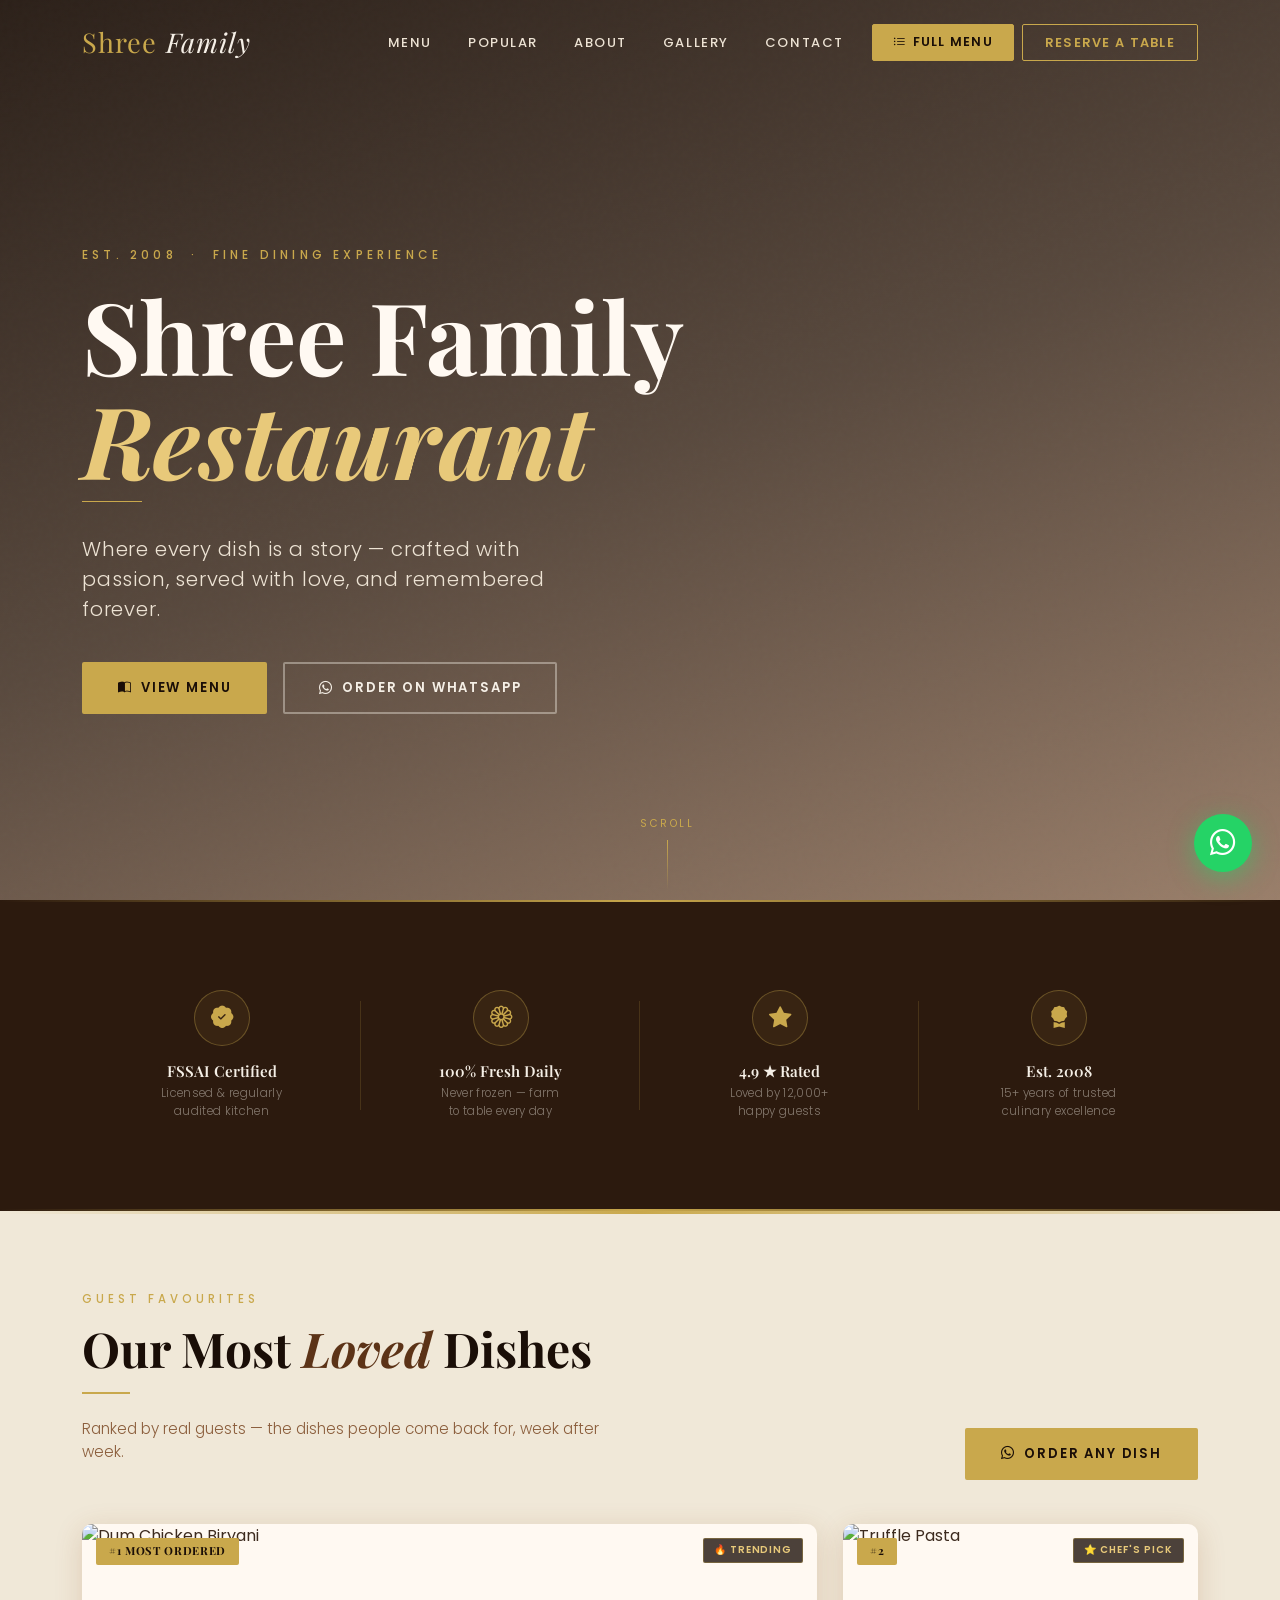
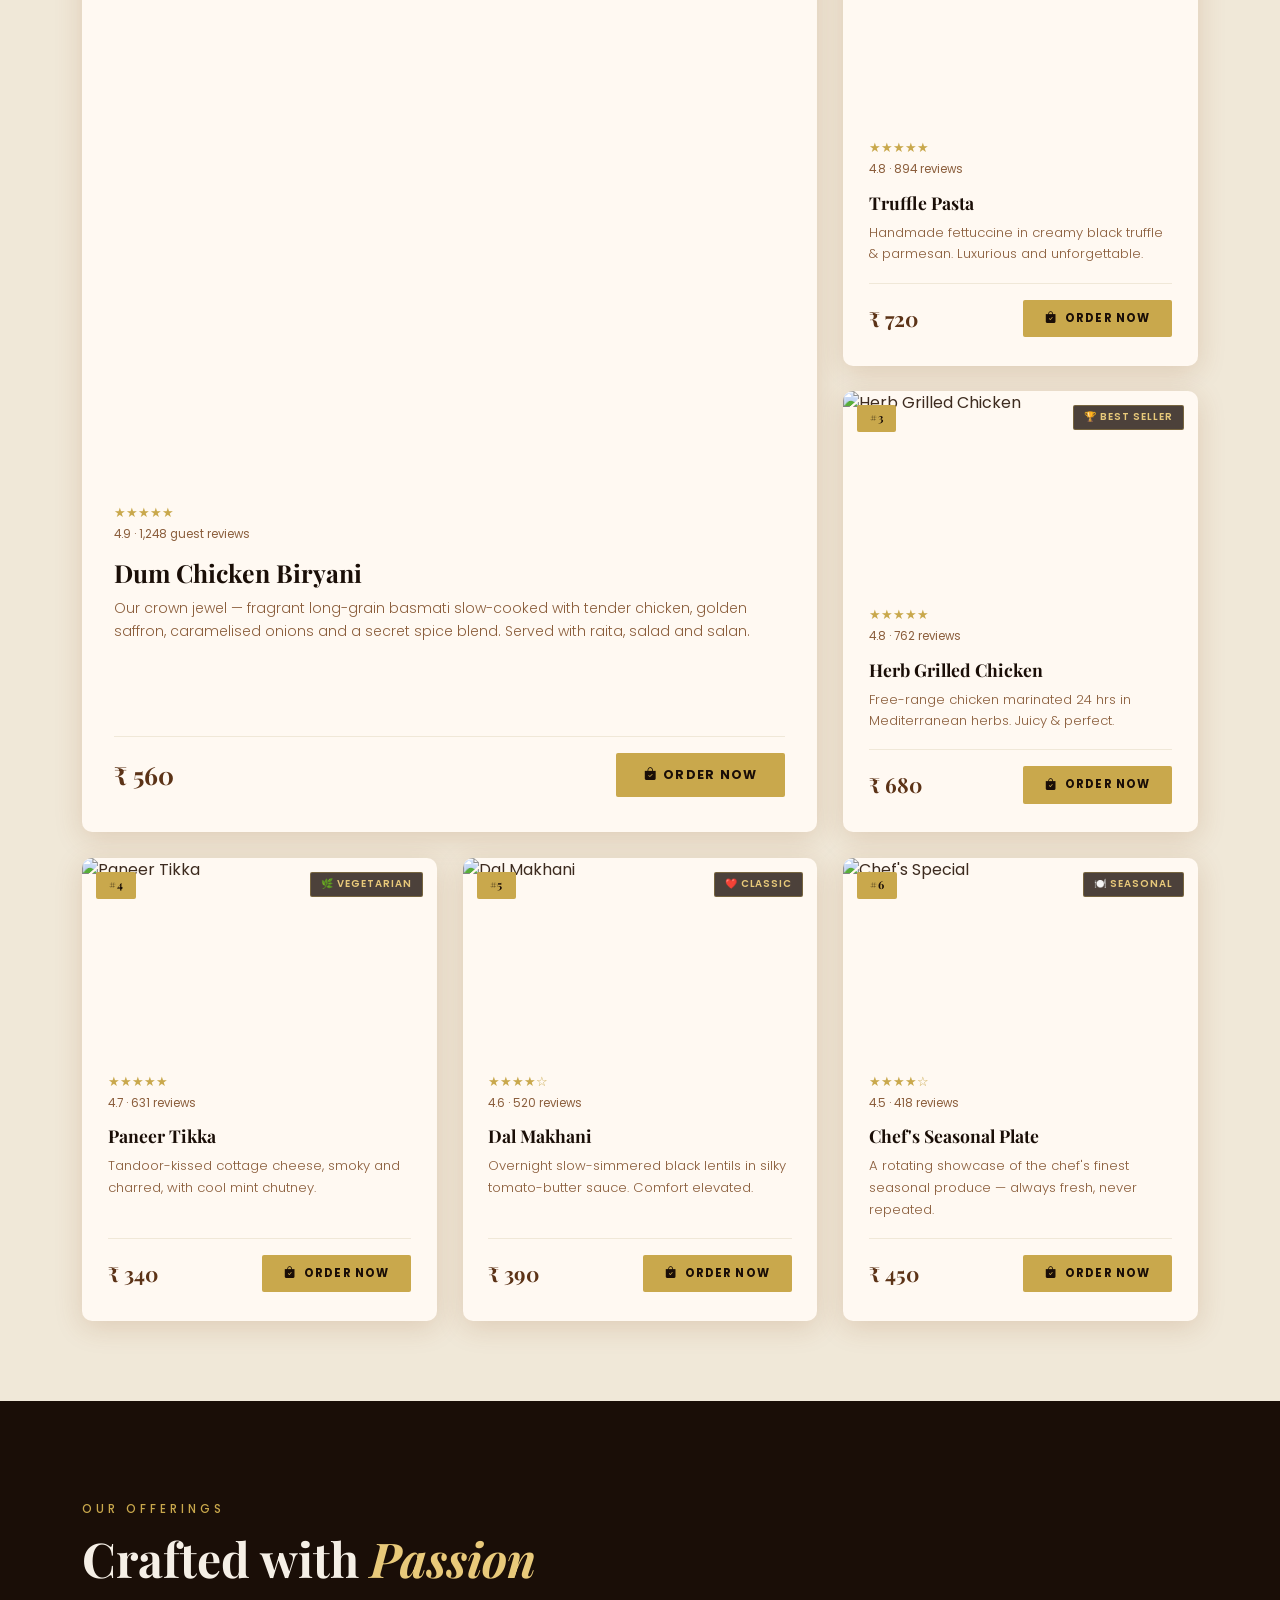
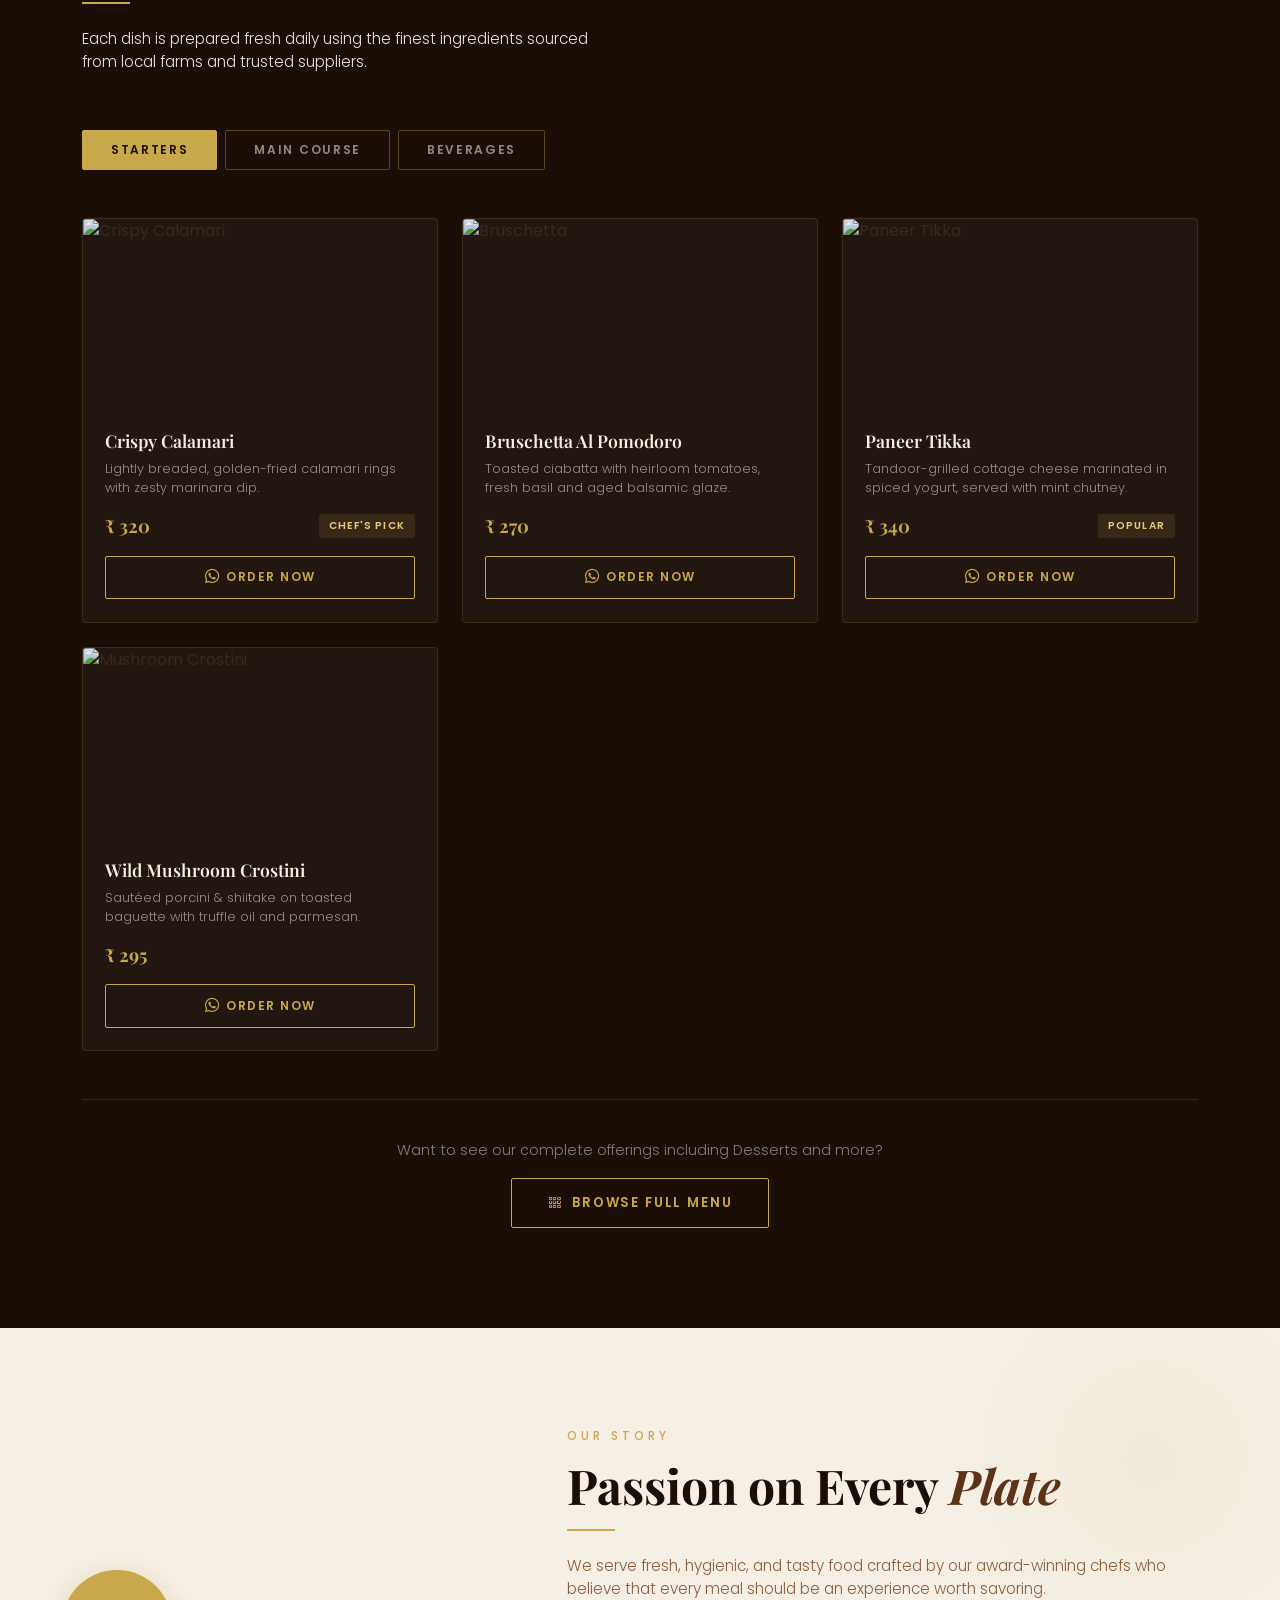
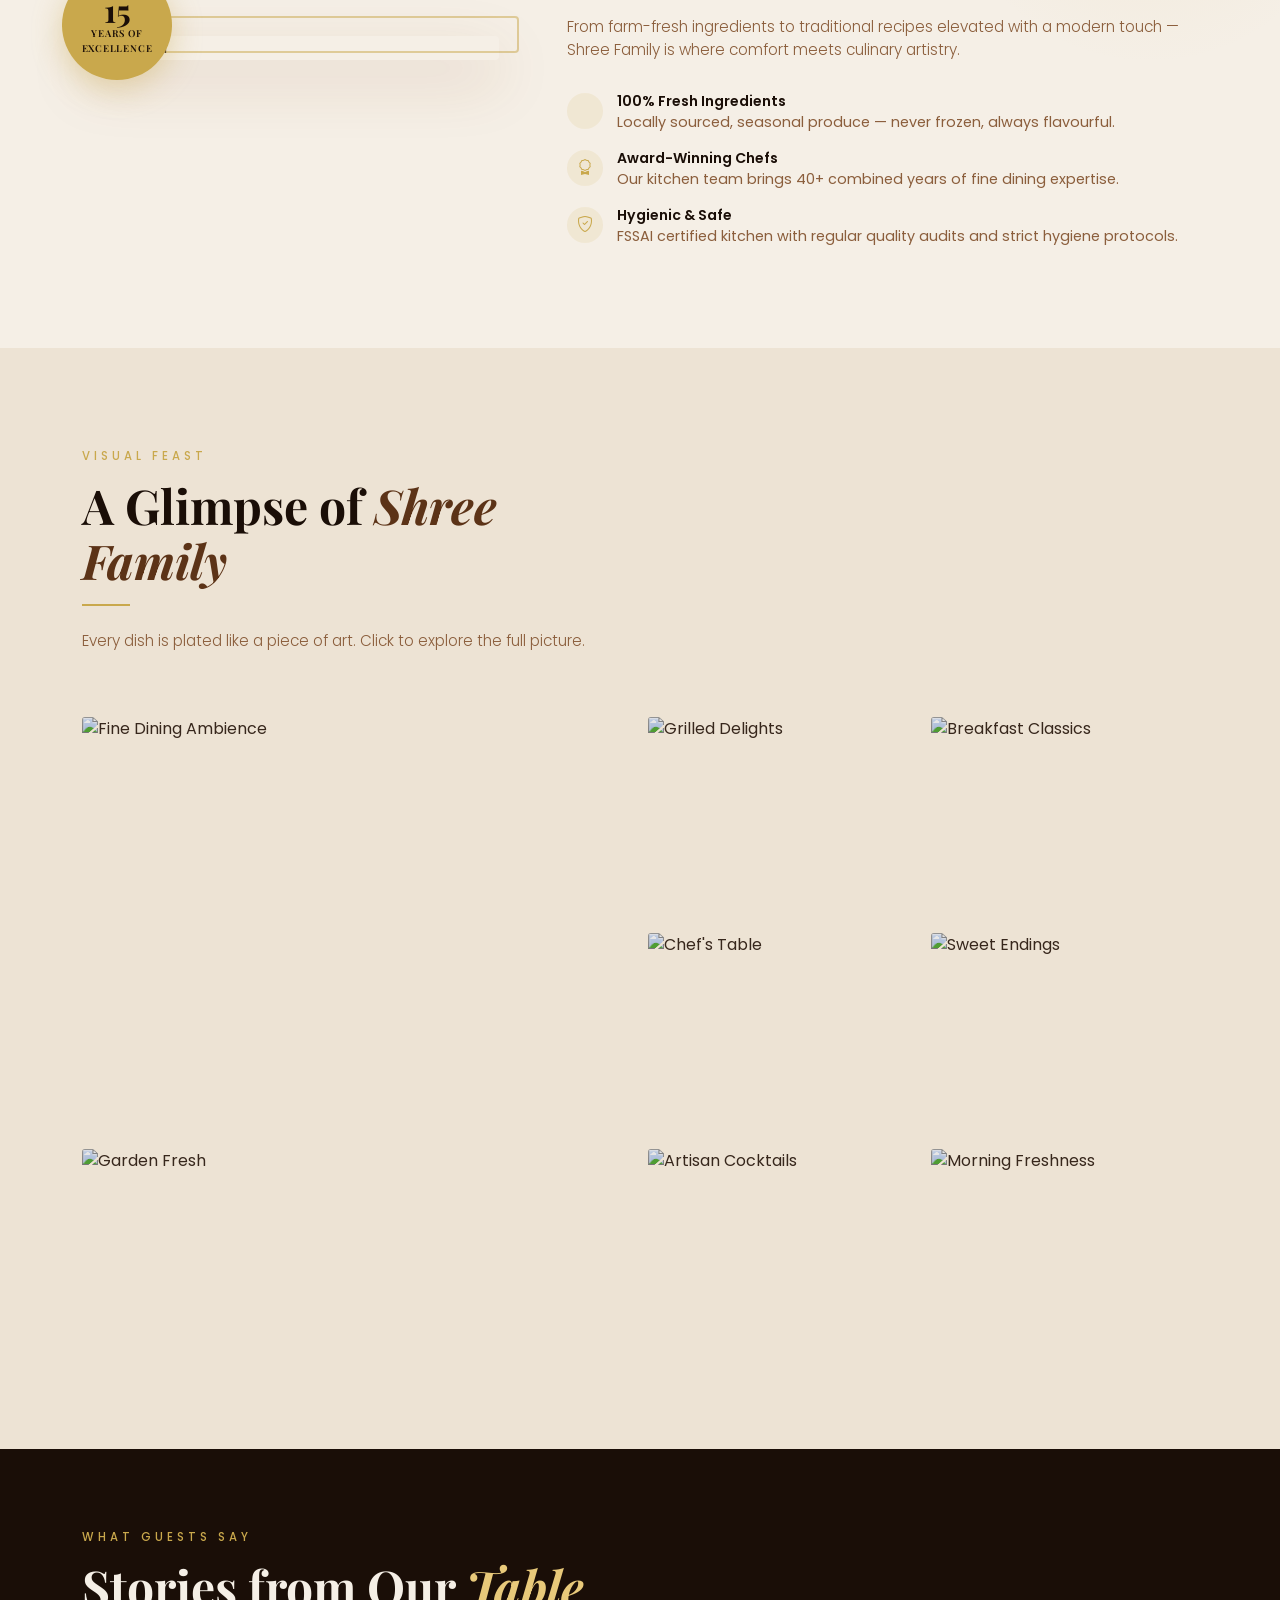
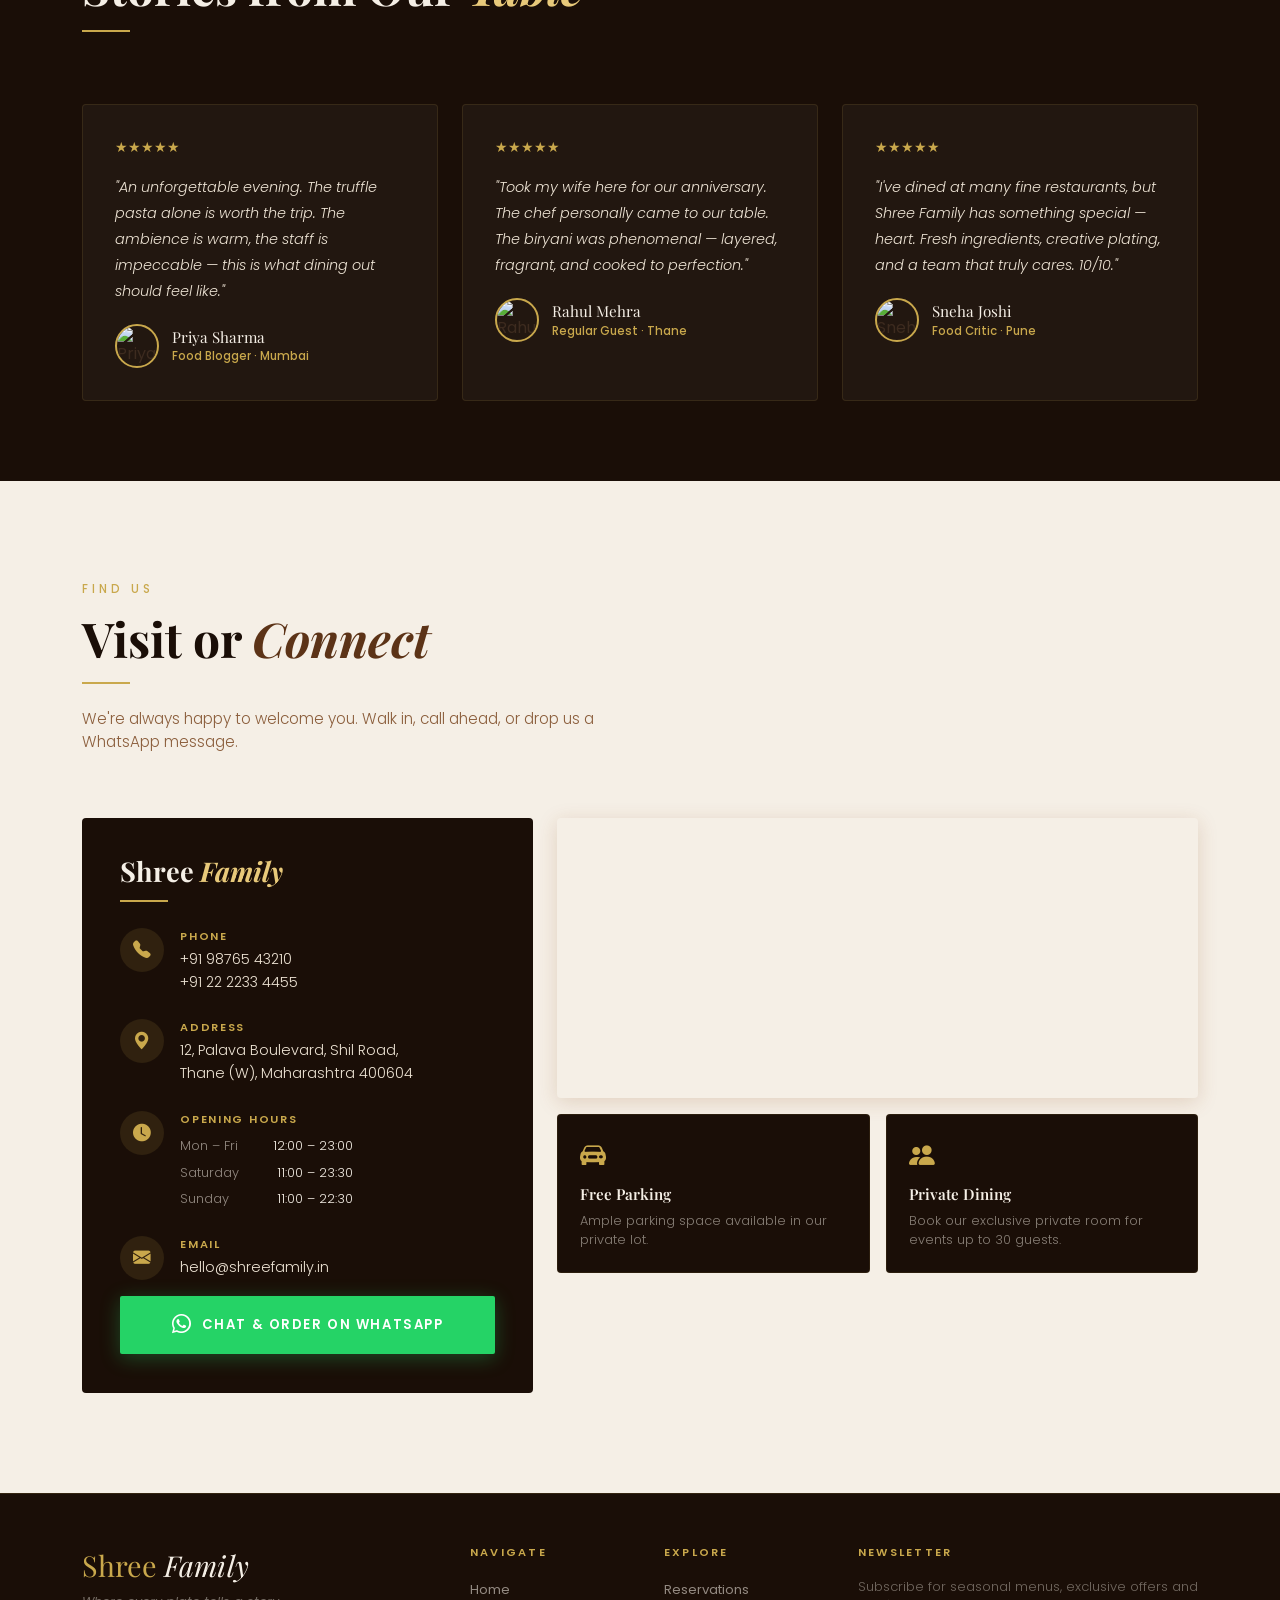
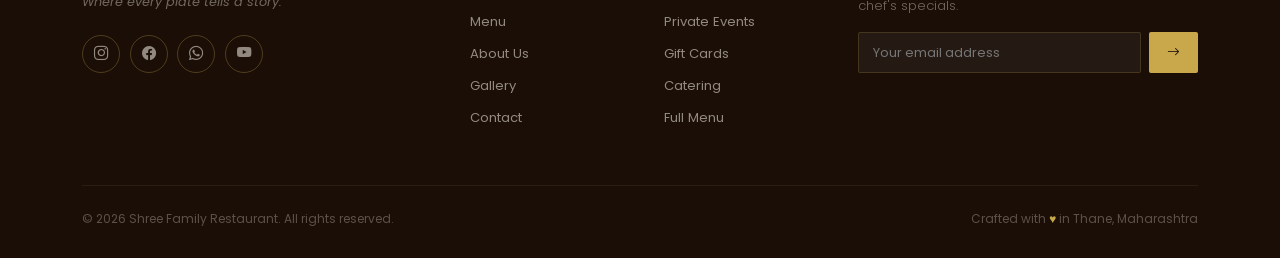
==== commit acf00661: "Add files via upload" ====
--- a/index.html
+++ b/index.html
@@ -7,537 +7,7 @@
   <link href="https://fonts.googleapis.com/css2?family=Playfair+Display:ital,wght@0,400;0,600;0,700;1,400;1,600&family=Poppins:wght@300;400;500;600&display=swap" rel="stylesheet"/>
   <link href="https://cdn.jsdelivr.net/npm/bootstrap@5.3.2/dist/css/bootstrap.min.css" rel="stylesheet"/>
   <link href="https://cdn.jsdelivr.net/npm/bootstrap-icons@1.11.3/font/bootstrap-icons.min.css" rel="stylesheet"/>
-  <style>
-    :root {
-      --brown-deep:#1a0e07;--brown-dark:#2c1a0e;--brown-mid:#5c3317;--brown-warm:#8b5e3c;
-      --brown-light:#c49a6c;--cream:#f5efe6;--cream-dark:#ede3d4;--cream2:#f0e8d8;
-      --gold:#c9a84c;--gold-light:#e8c97a;--gold2:#e8c97a;--white:#fff9f2;
-      --text-body:#3d2b1f;--shadow-warm:rgba(140,70,20,.18);
-      --deep:#1a0e07;--mid:#5c3317;--warm:#8b5e3c;--sh:rgba(140,70,20,.18);
-    }
-    *,*::before,*::after{box-sizing:border-box;margin:0;padding:0}
-    html{scroll-behavior:smooth}
-    body{font-family:'Poppins',sans-serif;background:var(--cream);color:var(--text-body);overflow-x:hidden}
-    h1,h2,h3,h4{font-family:'Playfair Display',serif}
-    img{max-width:100%;display:block}
-    ::-webkit-scrollbar{width:6px}
-    ::-webkit-scrollbar-track{background:var(--brown-deep)}
-    ::-webkit-scrollbar-thumb{background:var(--gold);border-radius:4px}
-
-    /* NAVBAR */
-    #navbar{position:fixed;top:0;width:100%;z-index:1000;padding:22px 0;transition:all .4s ease}
-    #navbar.scrolled{background:rgba(26,14,7,.96);backdrop-filter:blur(12px);padding:12px 0;box-shadow:0 4px 30px rgba(0,0,0,.4)}
-    .nav-brand{font-family:'Playfair Display',serif;font-size:1.7rem;color:var(--gold)!important;letter-spacing:.04em;text-decoration:none}
-    .nav-brand span{font-style:italic;color:var(--cream)}
-    .navbar-toggler{border-color:var(--gold)}
-    .navbar-toggler-icon{filter:invert(1)}
-    .nav-link-item{font-size:.82rem;font-weight:500;letter-spacing:.12em;text-transform:uppercase;color:var(--cream-dark)!important;padding:6px 16px!important;position:relative;transition:color .3s;text-decoration:none}
-    .nav-link-item::after{content:'';position:absolute;bottom:0;left:50%;width:0;height:1px;background:var(--gold);transition:all .3s;transform:translateX(-50%)}
-    .nav-link-item:hover{color:var(--gold)!important}
-    .nav-link-item:hover::after{width:60%}
-    .nav-cta{font-size:.8rem;font-weight:600;letter-spacing:.1em;text-transform:uppercase;background:transparent;border:1.5px solid var(--gold);color:var(--gold)!important;padding:8px 22px!important;border-radius:2px;transition:all .3s;text-decoration:none;display:inline-block}
-    .nav-cta:hover{background:var(--gold);color:var(--brown-deep)!important}
-    /* Full Menu nav button */
-    .nav-full-menu{font-size:.78rem;font-weight:600;letter-spacing:.1em;text-transform:uppercase;background:var(--gold);border:1.5px solid var(--gold);color:var(--brown-deep)!important;padding:8px 20px!important;border-radius:2px;transition:all .3s;text-decoration:none;display:inline-flex;align-items:center;gap:.4rem;cursor:pointer}
-    .nav-full-menu:hover{background:var(--gold-light);border-color:var(--gold-light);color:var(--brown-deep)!important}
-
-    /* HERO */
-    #hero{min-height:100vh;position:relative;display:flex;align-items:center;overflow:hidden}
-    .hero-bg{position:absolute;inset:0;background:linear-gradient(160deg,rgba(26,14,7,.92) 0%,rgba(44,26,14,.78) 50%,rgba(92,51,23,.6) 100%),url('https://images.unsplash.com/photo-1414235077428-338989a2e8c0?w=1600&q=80') center/cover no-repeat}
-    .hero-grain{position:absolute;inset:0;background-image:url("data:image/svg+xml,%3Csvg viewBox='0 0 200 200' xmlns='http://www.w3.org/2000/svg'%3E%3Cfilter id='n'%3E%3CfeTurbulence type='fractalNoise' baseFrequency='.9' numOctaves='4' stitchTiles='stitch'/%3E%3C/filter%3E%3Crect width='100%25' height='100%25' filter='url(%23n)' opacity='.04'/%3E%3C/svg%3E");opacity:.5;pointer-events:none}
-    .hero-content{position:relative;z-index:2;padding-top:80px;padding-bottom:20px}
-    .hero-eyebrow{font-size:.75rem;font-weight:500;letter-spacing:.35em;text-transform:uppercase;color:var(--gold);margin-bottom:1.2rem;opacity:0;animation:fadeUp .8s .3s forwards}
-    .hero-title{font-size:clamp(2.8rem,8vw,6.25rem);font-weight:700;line-height:1.04;color:var(--white);margin-bottom:.6rem;opacity:0;animation:fadeUp .9s .5s forwards}
-    .hero-title em{font-style:italic;color:var(--gold-light);display:block}
-    .hero-tagline{font-size:clamp(.9rem,2vw,1.25rem);font-weight:300;color:var(--cream-dark);letter-spacing:.04em;max-width:500px;margin-bottom:2.4rem;opacity:0;animation:fadeUp .9s .7s forwards}
-    .hero-divider{width:60px;height:1px;background:var(--gold);margin-bottom:2rem;opacity:0;animation:fadeUp .6s .65s forwards}
-    .hero-buttons{display:flex;flex-wrap:wrap;gap:1rem;opacity:0;animation:fadeUp .9s .9s forwards}
-    .btn-gold{display:inline-flex;align-items:center;gap:.5rem;font-family:'Poppins',sans-serif;font-size:.82rem;font-weight:600;letter-spacing:.14em;text-transform:uppercase;background:var(--gold);color:var(--brown-deep);border:2px solid var(--gold);padding:14px 34px;border-radius:2px;text-decoration:none;transition:all .5s;position:relative;overflow:hidden}
-    .gold-btn2{background:transparent;border-color:var(--gold2);color:var(--gold2);transition:all .5s}
-    .btn-gold::before{content:'';position:absolute;inset:0;background:var(--gold-light);transform:scaleX(0);transform-origin:left;transition:transform .5s}
-    .btn-gold:hover::before{transform:scaleX(1)}
-    .btn-gold span,.btn-gold i{position:relative;z-index:1}
-    .btn-gold:hover{background:var(--gold-light);color:var(--brown-deep)}
-    .btn-outline-gold{display:inline-flex;align-items:center;gap:.5rem;font-family:'Poppins',sans-serif;font-size:.82rem;font-weight:600;letter-spacing:.14em;text-transform:uppercase;background:transparent;color:var(--cream);border:2px solid rgba(245,239,230,.4);padding:14px 34px;border-radius:2px;text-decoration:none;transition:all .3s}
-    .btn-outline-gold:hover{border-color:var(--cream);color:var(--cream);background:rgba(245,239,230,.08)}
-    .hero-scroll{position:absolute;bottom:10px;left:50%;transform:translateX(-50%);display:flex;flex-direction:column;align-items:center;gap:8px;opacity:0;animation:fadeUp .6s 1.4s forwards}
-    .hero-scroll span{font-size:.65rem;letter-spacing:.25em;text-transform:uppercase;color:var(--gold)}
-    .scroll-line{width:1px;height:50px;background:linear-gradient(to bottom,var(--gold),transparent);animation:scrollPulse 2s infinite}
-    @keyframes scrollPulse{0%,100%{opacity:1;transform:scaleY(1)}50%{opacity:.4;transform:scaleY(.5)}}
-    @keyframes fadeUp{from{opacity:0;transform:translateY(30px)}to{opacity:1;transform:translateY(0)}}
-
-    /* SHARED */
-    .section-label{font-size:.72rem;font-weight:500;letter-spacing:.35em;text-transform:uppercase;color:var(--gold);margin-bottom:.8rem}
-    .section-title{font-size:clamp(1.9rem,4vw,3rem);font-weight:700;line-height:1.15;color:var(--brown-deep);margin-bottom:.5rem}
-    .section-title em{font-style:italic;color:var(--brown-mid)}
-    .section-desc{font-size:.95rem;font-weight:300;color:var(--brown-warm);max-width:520px}
-    .gold-rule{width:48px;height:2px;background:var(--gold);margin:1rem 0 1.5rem}
-    .s-label{font-size:.72rem;font-weight:500;letter-spacing:.35em;text-transform:uppercase;color:var(--gold);margin-bottom:.8rem}
-    .s-title{font-size:clamp(1.9rem,4vw,3rem);font-weight:700;line-height:1.15;color:var(--brown-deep);margin-bottom:.5rem;font-family:'Playfair Display',serif}
-    .s-title em{font-style:italic;color:var(--brown-mid)}
-    .s-desc{font-size:.95rem;font-weight:300;color:var(--brown-warm);max-width:520px}
-    .s-rule{width:48px;height:2px;background:var(--gold);margin:1rem 0 1.5rem}
-
-    /* ══ TRUST STRIP ══ */
-    .trust-strip{background:var(--brown-dark);padding:64px 0;position:relative;overflow:hidden}
-    .trust-strip::before{content:'';position:absolute;top:0;left:0;right:0;height:2px;background:linear-gradient(90deg,transparent,var(--gold),transparent)}
-    .trust-strip::after{content:'';position:absolute;bottom:0;left:0;right:0;height:2px;background:linear-gradient(90deg,transparent,var(--gold),transparent)}
-    .trust-grid{display:grid;grid-template-columns:repeat(4,1fr);gap:0}
-    .trust-item{display:flex;flex-direction:column;align-items:center;text-align:center;padding:1.6rem 1.2rem;position:relative;transition:background .3s}
-    .trust-item:not(:last-child)::after{content:'';position:absolute;right:0;top:20%;bottom:20%;width:1px;background:rgba(201,168,76,.18)}
-    .trust-item:hover{background:rgba(201,168,76,.05)}
-    .trust-icon-ring{width:56px;height:56px;border-radius:50%;border:1.5px solid rgba(201,168,76,.35);background:rgba(201,168,76,.08);display:flex;align-items:center;justify-content:center;font-size:2.5rem;color:var(--gold);margin-bottom:1rem;transition:border-color .3s,background .3s,transform .3s}
-    .trust-item:hover .trust-icon-ring{border-color:var(--gold);background:rgba(201,168,76,.15);transform:scale(1.1)}
-    .trust-title{font-family:'Playfair Display',serif;font-size:.95rem;font-weight:600;color:var(--cream);margin-bottom:.3rem;line-height:1.25}
-    .trust-sub{font-size:.72rem;font-weight:300;color:rgba(245,239,230,.45);letter-spacing:.03em;line-height:1.55}
-
-    /* MENU */
-    #menu{background:var(--brown-deep);padding:100px 0}
-    #menu .section-title{color:var(--cream)}
-    #menu .section-title em{color:var(--gold-light)}
-    #menu .section-label{color:var(--gold)}
-    #menu .section-desc{color:var(--cream-dark)}
-    .menu-tabs{display:flex;flex-wrap:wrap;gap:.5rem;margin:2.5rem 0 3rem}
-    .menu-tab{font-size:.75rem;font-weight:600;letter-spacing:.14em;text-transform:uppercase;padding:10px 28px;border:1.5px solid rgba(201,168,76,.35);background:transparent;color:rgba(245,239,230,.55);border-radius:2px;cursor:pointer;transition:all .3s;min-width:100px}
-    .menu-tab.active,.menu-tab:hover{background:var(--gold);border-color:var(--gold);color:var(--brown-deep)}
-    .menu-grid{display:grid;grid-template-columns:repeat(auto-fill,minmax(280px,1fr));gap:1.5rem}
-    .menu-card{background:rgba(255,249,242,.04);border:1px solid rgba(201,168,76,.15);border-radius:4px;overflow:hidden;transition:all .35s;display:none}
-    .menu-card.active{display:flex;flex-direction:column}
-    .menu-card:hover{border-color:rgba(201,168,76,.5);transform:translateY(-4px);box-shadow:0 12px 40px rgba(0,0,0,.4)}
-    .menu-card-img{width:100%;height:190px;object-fit:cover;filter:brightness(.92);transition:filter .4s,transform .4s}
-    .menu-card:hover .menu-card-img{filter:brightness(1);transform:scale(1.03)}
-    .menu-card-body{padding:1.2rem 1.4rem 1.4rem;flex:1;display:flex;flex-direction:column}
-    .menu-card-name{font-family:'Playfair Display',serif;font-size:1.1rem;font-weight:600;color:var(--cream);margin-bottom:.3rem}
-    .menu-card-desc{font-size:.8rem;font-weight:300;color:rgba(245,239,230,.55);flex:1;margin-bottom:.9rem}
-    .menu-card-footer{display:flex;align-items:center;justify-content:space-between}
-    .menu-price{font-family:'Playfair Display',serif;font-size:1.15rem;font-weight:700;color:var(--gold)}
-    .menu-badge{font-size:.65rem;font-weight:600;letter-spacing:.1em;text-transform:uppercase;padding:4px 10px;background:rgba(201,168,76,.12);color:var(--gold-light);border-radius:2px}
-    .btn-order-now{display:inline-flex;align-items:center;justify-content:center;gap:.4rem;width:100%;margin-top:1rem;padding:10px 16px;background:transparent;border:1.5px solid var(--gold);color:var(--gold);font-family:'Poppins',sans-serif;font-size:.75rem;font-weight:600;letter-spacing:.12em;text-transform:uppercase;border-radius:2px;text-decoration:none;transition:all .3s}
-    .btn-order-now:hover{background:var(--gold);color:var(--brown-deep)}
-    .btn-order-now i{font-size:.9rem}
-    /* CTA inside menu section to open full menu */
-    .menu-fullmenu-cta{text-align:center;margin-top:3rem;padding-top:2.5rem;border-top:1px solid rgba(201,168,76,.15)}
-    .menu-fullmenu-cta p{font-size:.9rem;color:rgba(245,239,230,.5);margin-bottom:1rem;font-weight:300}
-    .btn-open-fullmenu{display:inline-flex;align-items:center;gap:.6rem;font-family:'Poppins',sans-serif;font-size:.82rem;font-weight:600;letter-spacing:.14em;text-transform:uppercase;background:transparent;color:var(--gold);border:1.5px solid var(--gold);padding:14px 36px;border-radius:2px;text-decoration:none;transition:all .3s;cursor:pointer}
-    .btn-open-fullmenu:hover{background:var(--gold);color:var(--brown-deep)}
-
-    /* ABOUT */
-    #about{padding:100px 0;background:var(--cream);position:relative;overflow:hidden}
-    .about-deco{position:absolute;right:-80px;top:-80px;width:420px;height:420px;border-radius:50%;background:radial-gradient(circle,rgba(201,168,76,.08) 0%,transparent 70%);pointer-events:none}
-    .about-img-wrap{position:relative;padding:20px 20px 0 0}
-    .about-img-wrap img{width:100%;border-radius:4px;box-shadow:0 20px 60px var(--shadow-warm);position:relative;z-index:2}
-    .about-img-frame{position:absolute;top:0;right:0;width:85%;height:85%;border:2px solid var(--gold);border-radius:4px;z-index:1;opacity:.5}
-    .about-badge{position:absolute;bottom:-20px;left:-20px;z-index:3;background:var(--gold);color:var(--brown-deep);width:110px;height:110px;border-radius:50%;display:flex;flex-direction:column;align-items:center;justify-content:center;font-family:'Playfair Display',serif;box-shadow:0 8px 30px rgba(201,168,76,.4)}
-    .about-badge .num{font-size:2rem;font-weight:700;line-height:1}
-    .about-badge .txt{font-size:.6rem;font-weight:600;letter-spacing:.08em;text-transform:uppercase;text-align:center}
-    .about-features{list-style:none;padding:0;margin:1.8rem 0 0;display:flex;flex-direction:column;gap:.9rem}
-    .about-features li{display:flex;align-items:flex-start;gap:.9rem;font-size:.9rem;color:var(--brown-warm)}
-    .about-features .fi{width:36px;height:36px;flex-shrink:0;border-radius:50%;background:rgba(201,168,76,.12);display:flex;align-items:center;justify-content:center;color:var(--gold);font-size:1rem;margin-top:2px}
-    .about-features strong{color:var(--brown-deep);display:block;font-weight:600;font-size:.88rem}
-
-    /* GALLERY */
-    #gallery{background:var(--cream-dark);padding:100px 0}
-    .gallery-grid{display:grid;grid-template-columns:repeat(4,1fr);gap:1rem}
-    .g-item:nth-child(1){grid-column:span 2;grid-row:span 2}
-    .g-item:nth-child(6){grid-column:span 2}
-    .g-item{position:relative;overflow:hidden;border-radius:3px;cursor:pointer}
-    .g-item img{width:100%;height:100%;min-height:200px;object-fit:cover;transition:transform .6s ease,filter .4s;filter:brightness(.9)}
-    .g-item:hover img{transform:scale(1.06);filter:brightness(1)}
-    .g-overlay{position:absolute;inset:0;background:linear-gradient(to top,rgba(26,14,7,.7) 0%,transparent 50%);opacity:0;transition:opacity .4s;display:flex;align-items:flex-end;padding:1.2rem}
-    .g-item:hover .g-overlay{opacity:1}
-    .g-overlay span{font-family:'Playfair Display',serif;font-size:.95rem;font-style:italic;color:var(--gold-light)}
-
-    /* LIGHTBOX */
-    .lightbox{position:fixed;inset:0;z-index:9999;background:rgba(26,14,7,.96);display:flex;align-items:center;justify-content:center;opacity:0;pointer-events:none;transition:opacity .3s}
-    .lightbox.open{opacity:1;pointer-events:all}
-    .lightbox img{max-width:90vw;max-height:85vh;border-radius:4px;box-shadow:0 0 80px rgba(0,0,0,.8)}
-    .lightbox-close{position:absolute;top:24px;right:28px;font-size:2rem;color:var(--gold);cursor:pointer;background:none;border:none;line-height:1;transition:transform .2s}
-    .lightbox-close:hover{transform:rotate(90deg)}
-
-    /* TESTIMONIALS */
-    #testimonials{background:var(--brown-deep);padding:80px 0}
-    .testi-card{background:rgba(255,249,242,.04);border:1px solid rgba(201,168,76,.12);border-radius:4px;padding:2rem;transition:border-color .3s;height:100%}
-    .testi-card:hover{border-color:rgba(201,168,76,.4)}
-    .stars{color:var(--gold);font-size:.9rem;margin-bottom:1rem}
-    .testi-text{font-size:.9rem;font-style:italic;font-weight:300;color:var(--cream-dark);line-height:1.8;margin-bottom:1.2rem}
-    .testi-author{display:flex;align-items:center;gap:.8rem}
-    .testi-avatar{width:44px;height:44px;border-radius:50%;border:2px solid var(--gold);object-fit:cover}
-    .testi-name{font-family:'Playfair Display',serif;font-size:.95rem;color:var(--cream)}
-    .testi-role{font-size:.72rem;color:var(--gold);font-weight:500}
-
-    /* CONTACT */
-    #contact{background:var(--cream);padding:100px 0}
-    .contact-info-card{background:var(--brown-deep);border-radius:4px;padding:2.4rem;height:100%}
-    .contact-info-card .section-title{color:var(--cream)}
-    .contact-info-card .section-title em{color:var(--gold-light)}
-    .contact-info-card .gold-rule{margin:.8rem 0 1.6rem}
-    .contact-item{display:flex;align-items:flex-start;gap:1rem;margin-bottom:1.6rem}
-    .contact-icon{width:44px;height:44px;flex-shrink:0;border-radius:50%;background:rgba(201,168,76,.12);display:flex;align-items:center;justify-content:center;color:var(--gold);font-size:1.1rem}
-    .contact-item-label{font-size:.7rem;font-weight:600;letter-spacing:.15em;text-transform:uppercase;color:var(--gold);margin-bottom:.2rem}
-    .contact-item-val{font-size:.9rem;color:var(--cream-dark);font-weight:300;line-height:1.6}
-    .contact-item-val a{color:var(--cream-dark);text-decoration:none}
-    .contact-item-val a:hover{color:var(--gold)}
-    .btn-whatsapp{display:inline-flex;align-items:center;gap:.6rem;font-family:'Poppins',sans-serif;font-size:.82rem;font-weight:600;letter-spacing:.12em;text-transform:uppercase;background:#25D366;color:#fff;border:none;padding:15px 30px;border-radius:2px;text-decoration:none;margin-top:1rem;transition:all .3s;width:100%;justify-content:center;box-shadow:0 4px 20px rgba(37,211,102,.3)}
-    .btn-whatsapp:hover{background:#1ebe5d;color:#fff;transform:translateY(-2px);box-shadow:0 8px 30px rgba(37,211,102,.4)}
-    .btn-whatsapp i{font-size:1.2rem}
-    .map-wrap{border-radius:4px;overflow:hidden;height:260px;box-shadow:0 4px 20px var(--shadow-warm);margin-top:1.4rem}
-    .map-wrap iframe{width:100%;height:100%;border:none}
-    .hours-grid{display:grid;grid-template-columns:1fr 1fr;gap:.4rem .8rem;margin-top:.5rem}
-    .hours-day{font-size:.8rem;color:rgba(245,239,230,.55)}
-    .hours-time{font-size:.8rem;color:var(--cream);text-align:right}
-
-    /* POPULAR */
-    #popular{background:var(--cream2);padding:80px 0;position:relative}
-    #popular::before{content:'';position:absolute;top:0;left:0;right:0;height:3px;background:linear-gradient(90deg,transparent 0%,var(--gold) 50%,transparent 100%)}
-    .pop-grid{display:grid;grid-template-columns:1fr 1fr 1fr;gap:1.6rem;margin-top:2.8rem}
-    .pop-featured{grid-column:1/3;grid-row:1/3}
-    .pop-card{background:var(--white);border-radius:10px;overflow:hidden;box-shadow:0 6px 28px var(--sh);display:flex;flex-direction:column;transition:transform .4s,box-shadow .4s}
-    .pop-card:hover{transform:translateY(-7px);box-shadow:0 18px 50px rgba(140,70,20,.28)}
-    .pop-img-wrap{position:relative;overflow:hidden;flex-shrink:0}
-    .pop-featured .pop-img-wrap{height:550px}
-    .pop-card:not(.pop-featured) .pop-img-wrap{height:190px}
-    .pop-img-wrap img{width:100%;height:100%;object-fit:cover;transition:transform .55s ease}
-    .pop-card:hover .pop-img-wrap img{transform:scale(1.07)}
-    .pop-rank-badge{position:absolute;top:14px;left:14px;background:var(--gold);color:var(--deep);font-family:'Playfair Display',serif;font-size:.7rem;font-weight:700;letter-spacing:.06em;text-transform:uppercase;padding:5px 13px;border-radius:2px}
-    .pop-tag-badge{position:absolute;top:14px;right:14px;background:rgba(26,14,7,.78);backdrop-filter:blur(8px);border:1px solid rgba(201,168,76,.35);color:var(--gold2);font-size:.62rem;font-weight:600;letter-spacing:.1em;text-transform:uppercase;padding:4px 10px;border-radius:2px}
-    .pop-body{padding:1.5rem 1.6rem 1.8rem;flex:1;display:flex;flex-direction:column}
-    .pop-featured .pop-body{padding:1.8rem 2rem 2.2rem}
-    .pop-stars{color:var(--gold);font-size:.82rem;margin-bottom:.2rem}
-    .pop-reviews{font-size:.72rem;color:var(--warm);margin-bottom:.7rem}
-    .pop-name{font-family:'Playfair Display',serif;font-weight:700;color:var(--deep);margin-bottom:.35rem}
-    .pop-featured .pop-name{font-size:1.55rem}
-    .pop-card:not(.pop-featured) .pop-name{font-size:1.1rem}
-    .pop-desc{font-size:.82rem;font-weight:300;color:var(--warm);line-height:1.65;flex:1;margin-bottom:1.1rem}
-    .pop-featured .pop-desc{font-size:.88rem}
-    .pop-foot{display:flex;align-items:center;justify-content:space-between;padding-top:1rem;border-top:1.5px solid var(--cream2)}
-    .pop-price{font-family:'Playfair Display',serif;font-size:1.3rem;font-weight:700;color:var(--mid)}
-    .pop-featured .pop-price{font-size:1.55rem}
-    .btn-order-pop{display:inline-flex;align-items:center;gap:.4rem;padding:10px 22px;background:var(--gold);color:var(--deep);font-family:'Poppins',sans-serif;font-size:.72rem;font-weight:700;letter-spacing:.1em;text-transform:uppercase;border-radius:2px;text-decoration:none;transition:all .3s;white-space:nowrap}
-    .btn-order-pop:hover{background:var(--gold2);color:var(--deep);transform:scale(1.03)}
-    .pop-featured .btn-order-pop{padding:13px 28px;font-size:.78rem}
-
-    /* FOOTER */
-    footer{background:var(--brown-deep);border-top:1px solid rgba(201,168,76,.15);padding:50px 0 30px}
-    .footer-brand{font-family:'Playfair Display',serif;font-size:1.8rem;color:var(--gold)}
-    .footer-brand em{font-style:italic;color:var(--cream)}
-    .footer-tagline{font-size:.8rem;color:rgba(245,239,230,.4);margin-top:.3rem;font-style:italic}
-    .footer-links{list-style:none;padding:0}
-    .footer-links li{margin-bottom:.5rem}
-    .footer-links a{font-size:.82rem;color:rgba(245,239,230,.55);text-decoration:none;transition:color .2s}
-    .footer-links a:hover{color:var(--gold)}
-    .footer-heading{font-family:'Poppins',sans-serif;font-size:.7rem;font-weight:600;letter-spacing:.2em;text-transform:uppercase;color:var(--gold);margin-bottom:1rem}
-    .social-links{display:flex;gap:.6rem;margin-top:.5rem}
-    .social-links a{width:38px;height:38px;border:1px solid rgba(201,168,76,.3);border-radius:50%;display:flex;align-items:center;justify-content:center;color:rgba(245,239,230,.55);text-decoration:none;font-size:.9rem;transition:all .3s}
-    .social-links a:hover{border-color:var(--gold);color:var(--gold);background:rgba(201,168,76,.08)}
-    .footer-bottom{border-top:1px solid rgba(201,168,76,.1);margin-top:40px;padding-top:24px;display:flex;flex-wrap:wrap;align-items:center;justify-content:space-between;gap:1rem}
-    .footer-copy{font-size:.75rem;color:rgba(245,239,230,.3)}
-
-    /* FLOATING WA */
-    .float-wa{position:fixed;bottom:28px;right:28px;z-index:800;width:58px;height:58px;background:#25D366;border-radius:50%;display:flex;align-items:center;justify-content:center;color:#fff;font-size:1.6rem;box-shadow:0 6px 24px rgba(37,211,102,.5);text-decoration:none;animation:waPulse 2.5s infinite;transition:transform .3s}
-    .float-wa:hover{transform:scale(1.1);color:#fff}
-    @keyframes waPulse{0%,100%{box-shadow:0 0 0 0 rgba(37,211,102,.5)}50%{box-shadow:0 0 0 14px rgba(37,211,102,0)}}
-
-    /* REVEAL */
-    .reveal{opacity:0;transform:translateY(32px);transition:opacity .7s ease,transform .7s ease}
-    .reveal.visible{opacity:1;transform:translateY(0)}
-
-    /* ══════════════════════════════════════════
-       FULL MENU MODAL OVERLAY
-    ══════════════════════════════════════════ */
-    #fullMenuModal {
-      position:fixed;
-      inset:0;
-      z-index:10000;
-      opacity:0;
-      pointer-events:none;
-      transition:opacity .4s ease;
-    }
-    #fullMenuModal.open {
-      opacity:1;
-      pointer-events:all;
-    }
-    .fmm-backdrop {
-      position:absolute;
-      inset:0;
-      background:rgba(10,5,2,.85);
-      backdrop-filter:blur(8px);
-    }
-    .fmm-panel {
-      position:absolute;
-      inset:0;
-      overflow-y:auto;
-      scrollbar-width:thin;
-      scrollbar-color:var(--gold) var(--brown-deep);
-      /* Slide up animation */
-      transform:translateY(60px);
-      transition:transform .45s cubic-bezier(.22,.68,0,1.2);
-    }
-    #fullMenuModal.open .fmm-panel {
-      transform:translateY(0);
-    }
-    .fmm-panel::-webkit-scrollbar{width:5px}
-    .fmm-panel::-webkit-scrollbar-track{background:var(--deep)}
-    .fmm-panel::-webkit-scrollbar-thumb{background:var(--gold);border-radius:4px}
-
-    /* Close button */
-    .fmm-close {
-      position:fixed;
-      top:20px;
-      right:24px;
-      z-index:10001;
-      width:48px;height:48px;
-      border-radius:50%;
-      background:rgba(26,14,7,.9);
-      border:1.5px solid rgba(201,168,76,.5);
-      color:var(--gold);
-      font-size:1.4rem;
-      display:flex;align-items:center;justify-content:center;
-      cursor:pointer;
-      transition:all .3s;
-      opacity:0;
-      pointer-events:none;
-    }
-    #fullMenuModal.open .fmm-close {
-      opacity:1;
-      pointer-events:all;
-    }
-    .fmm-close:hover {
-      background:var(--gold);
-      color:var(--brown-deep);
-      transform:rotate(90deg);
-    }
-
-    /* ── FULL MENU: Page Hero ── */
-    .fmm-hero {
-      background:
-        linear-gradient(160deg, rgba(26,14,7,.95) 0%, rgba(44,26,14,.85) 60%, rgba(92,51,23,.6) 100%),
-        url('https://images.unsplash.com/photo-1414235077428-338989a2e8c0?w=1400&q=80') center/cover no-repeat;
-      padding:100px 0 70px;
-      position:relative;
-      overflow:hidden;
-    }
-    .fmm-hero::after{content:'';position:absolute;bottom:0;left:0;right:0;height:3px;background:linear-gradient(90deg,transparent,var(--gold),transparent)}
-    .fmm-ph-label{font-size:.68rem;font-weight:600;letter-spacing:.38em;text-transform:uppercase;color:var(--gold);margin-bottom:.7rem}
-    .fmm-ph-title{font-size:clamp(2.4rem,6vw,4.2rem);font-weight:700;color:var(--white);line-height:1.08;font-family:'Playfair Display',serif}
-    .fmm-ph-title em{display:block;font-style:italic;color:var(--gold2)}
-    .fmm-ph-rule{width:52px;height:2px;background:var(--gold);margin:1.2rem 0 1.3rem}
-    .fmm-ph-sub{font-size:.95rem;font-weight:300;color:var(--cream-dark);max-width:520px;line-height:1.7}
-
-    /* ── FULL MENU: Sticky Tabs ── */
-    .fmm-tab-sticky {
-      position:sticky;
-      top:0;
-      z-index:900;
-      background:var(--brown-dark);
-      border-bottom:1px solid rgba(201,168,76,.2);
-    }
-    .fmm-tab-nav {
-      display:flex;
-      overflow-x:auto;
-      scrollbar-width:none;
-    }
-    .fmm-tab-nav::-webkit-scrollbar{display:none}
-    .fmm-tab-btn {
-      flex-shrink:0;
-      display:inline-flex;align-items:center;gap:.5rem;
-      padding:16px 28px;
-      font-family:'Poppins',sans-serif;
-      font-size:.75rem;font-weight:600;
-      letter-spacing:.14em;text-transform:uppercase;
-      color:rgba(245,239,230,.5);
-      background:transparent;border:none;
-      border-bottom:2px solid transparent;
-      cursor:pointer;transition:all .3s;
-      white-space:nowrap;
-    }
-    .fmm-tab-btn i{font-size:1rem}
-    .fmm-tab-btn.active{color:var(--gold);border-bottom-color:var(--gold)}
-    .fmm-tab-btn:hover{color:var(--gold2)}
-    .fmm-tab-count{background:rgba(201,168,76,.15);color:var(--gold2);font-size:.6rem;font-weight:700;padding:2px 7px;border-radius:20px}
-    .fmm-tab-btn.active .fmm-tab-count{background:var(--gold);color:var(--deep)}
-
-    /* ── FULL MENU: Body ── */
-    .fmm-body{padding:60px 0 80px;background:var(--cream)}
-
-    /* ── FULL MENU: Category ── */
-    .fmm-cat-section{display:none}
-    .fmm-cat-section.active{display:block}
-    .fmm-cat-header{display:flex;align-items:center;gap:1.2rem;margin-bottom:2.4rem;padding-bottom:1.4rem;border-bottom:1px solid var(--cream-dark)}
-    .fmm-cat-icon{width:60px;height:60px;flex-shrink:0;border-radius:50%;background:var(--brown-deep);display:flex;align-items:center;justify-content:center;font-size:1.6rem;color:var(--gold);box-shadow:0 4px 16px var(--sh)}
-    .fmm-cat-title{font-size:clamp(1.6rem,4vw,2.2rem);font-weight:700;color:var(--brown-deep);font-family:'Playfair Display',serif}
-    .fmm-cat-title em{font-style:italic;color:var(--brown-mid)}
-    .fmm-cat-desc{font-size:.85rem;font-weight:300;color:var(--brown-warm);margin-top:.2rem}
-
-    /* ── FULL MENU: Table (desktop) ── */
-    .fmm-table{width:100%;border-collapse:collapse;background:var(--white);border-radius:10px;overflow:hidden;box-shadow:0 4px 24px var(--sh)}
-    .fmm-table thead tr{background:var(--brown-deep)}
-    .fmm-table thead th{padding:16px 20px;font-family:'Poppins',sans-serif;font-size:.68rem;font-weight:700;letter-spacing:.2em;text-transform:uppercase;color:var(--gold);border:none}
-    .fmm-table thead th:last-child{text-align:right}
-    .fmm-table tbody tr{border-bottom:1px solid var(--cream-dark);transition:background .2s}
-    .fmm-table tbody tr:last-child{border-bottom:none}
-    .fmm-table tbody tr:hover{background:rgba(201,168,76,.04)}
-    .fmm-table td{padding:18px 20px;vertical-align:middle}
-    .fmm-td-img{width:80px}
-    .fmm-dish-thumb{width:72px;height:58px;object-fit:cover;border-radius:6px;box-shadow:0 2px 8px var(--sh);display:block}
-    .fmm-td-info{min-width:200px}
-    .fmm-dish-name{font-family:'Playfair Display',serif;font-size:1.05rem;font-weight:700;color:var(--brown-deep);margin-bottom:.25rem}
-    .fmm-dish-desc{font-size:.78rem;font-weight:300;color:var(--brown-warm);line-height:1.5}
-    .fmm-td-badge{width:110px;text-align:center}
-    .fmm-dish-badge{display:inline-block;font-size:.6rem;font-weight:700;letter-spacing:.1em;text-transform:uppercase;padding:4px 11px;border-radius:20px}
-    .badge-gold{background:rgba(201,168,76,.15);color:#9a7420}
-    .badge-green{background:rgba(60,170,90,.12);color:#2a7a40}
-    .badge-red{background:rgba(200,60,60,.1);color:#b03030}
-    .badge-blue{background:rgba(60,100,200,.1);color:#3050c0}
-    .fmm-td-price{width:110px;text-align:center}
-    .fmm-dish-price{font-family:'Playfair Display',serif;font-size:1.15rem;font-weight:700;color:var(--brown-mid)}
-    .fmm-td-order{width:150px;text-align:right}
-    .fmm-btn-order{display:inline-flex;align-items:center;gap:.4rem;padding:9px 18px;background:var(--gold);color:var(--brown-deep);font-family:'Poppins',sans-serif;font-size:.7rem;font-weight:700;letter-spacing:.1em;text-transform:uppercase;border-radius:2px;text-decoration:none;transition:all .3s;white-space:nowrap}
-    .fmm-btn-order:hover{background:var(--gold-light);color:var(--brown-deep);transform:scale(1.04)}
-    .fmm-btn-order i{font-size:.85rem}
-
-    /* ── FULL MENU: Mobile Cards ── */
-    .fmm-cards-mobile{display:none}
-    .fmm-mc{background:var(--white);border-radius:10px;overflow:hidden;box-shadow:0 3px 16px var(--sh);margin-bottom:1rem;display:flex;transition:transform .3s,box-shadow .3s}
-    .fmm-mc:hover{transform:translateY(-3px);box-shadow:0 8px 28px var(--sh)}
-    .fmm-mc-img{width:110px;flex-shrink:0;object-fit:cover}
-    .fmm-mc-body{padding:1rem 1.1rem;flex:1;display:flex;flex-direction:column;gap:.25rem}
-    .fmm-mc-name{font-family:'Playfair Display',serif;font-size:1rem;font-weight:700;color:var(--brown-deep)}
-    .fmm-mc-desc{font-size:.75rem;font-weight:300;color:var(--brown-warm);line-height:1.5;flex:1}
-    .fmm-mc-footer{display:flex;align-items:center;justify-content:space-between;margin-top:.5rem;gap:.5rem}
-    .fmm-mc-price{font-family:'Playfair Display',serif;font-size:1.1rem;font-weight:700;color:var(--brown-mid)}
-    .fmm-mc-badge{font-size:.58rem;font-weight:700;letter-spacing:.08em;text-transform:uppercase;padding:3px 8px;border-radius:20px}
-    .fmm-btn-order-mc{display:inline-flex;align-items:center;gap:.3rem;padding:8px 14px;background:var(--gold);color:var(--brown-deep);font-family:'Poppins',sans-serif;font-size:.68rem;font-weight:700;letter-spacing:.08em;text-transform:uppercase;border-radius:2px;text-decoration:none;transition:all .3s;white-space:nowrap}
-    .fmm-btn-order-mc:hover{background:var(--gold-light);color:var(--brown-deep)}
-
-    /* ── FULL MENU: Summary Strip ── */
-    .fmm-summary{background:var(--brown-deep);border-radius:10px;padding:1.6rem 2rem;display:flex;flex-wrap:wrap;gap:1.5rem;align-items:center;justify-content:space-between;margin-top:3rem;box-shadow:0 4px 24px rgba(0,0,0,.25)}
-    .fmm-ss-item{text-align:center}
-    .fmm-ss-num{font-family:'Playfair Display',serif;font-size:2rem;font-weight:700;color:var(--gold);line-height:1}
-    .fmm-ss-lbl{font-size:.65rem;font-weight:500;letter-spacing:.18em;text-transform:uppercase;color:var(--cream-dark);margin-top:.2rem}
-    .fmm-ss-sep{width:1px;height:40px;background:rgba(201,168,76,.2)}
-    .fmm-ss-cta{font-size:.82rem;color:var(--cream-dark);font-weight:300;max-width:260px;line-height:1.6}
-    .fmm-btn-wa{display:inline-flex;align-items:center;gap:.55rem;padding:13px 28px;background:#25D366;color:#fff;font-family:'Poppins',sans-serif;font-size:.78rem;font-weight:700;letter-spacing:.12em;text-transform:uppercase;border-radius:2px;text-decoration:none;transition:all .3s;white-space:nowrap;box-shadow:0 4px 18px rgba(37,211,102,.35)}
-    .fmm-btn-wa:hover{background:#1ebe5d;color:#fff;transform:translateY(-2px);box-shadow:0 8px 26px rgba(37,211,102,.45)}
-    .fmm-btn-wa i{font-size:1.1rem}
-
-    /* ── FULL MENU: Footer ── */
-    .fmm-footer{background:var(--brown-dark);border-top:1px solid rgba(201,168,76,.15);padding:28px 0;text-align:center}
-    .fmm-footer .f-brand{font-family:'Playfair Display',serif;font-size:1.4rem;color:var(--gold)}
-    .fmm-footer .f-brand em{font-style:italic;color:var(--cream)}
-    .fmm-footer p{font-size:.75rem;color:rgba(245,239,230,.3);margin-top:.4rem}
-    .fmm-footer a{color:var(--gold);text-decoration:none}
-
-    /* ── RESPONSIVE ── */
-    @media(max-width:991px){
-      #navbar{padding:14px 0;background:rgba(26,14,7,.97);backdrop-filter:blur(12px)}
-      #navbar.scrolled{padding:10px 0}
-      .navbar-collapse{background:rgba(26,14,7,.98);border-top:1px solid rgba(201,168,76,.15);padding:1rem 1.2rem 1.4rem;margin-top:.5rem;border-radius:0 0 6px 6px}
-      .nav-link-item{padding:10px 0!important;display:block;font-size:.85rem}
-      .nav-link-item::after{display:none}
-      .nav-cta,.nav-full-menu{display:block;margin-top:.6rem;padding:11px 24px!important;font-size:.8rem;text-align:center}
-      #menu,#popular,#about,#gallery,#contact,#testimonials{padding:70px 0}
-      .about-badge{display:none}
-      .about-img-wrap{padding:14px 14px 0 0;margin-bottom:2rem}
-      .gallery-grid{grid-template-columns:repeat(2,1fr);gap:.7rem}
-      .g-item:nth-child(1){grid-column:span 2;grid-row:span 1}
-      .g-item:nth-child(6){grid-column:span 2}
-      .g-item img{min-height:180px}
-      .pop-grid{grid-template-columns:1fr 1fr}
-      .pop-featured{grid-column:1/3;grid-row:auto}
-      .pop-featured .pop-img-wrap{height:320px}
-      .contact-info-card{padding:1.8rem}
-      .trust-grid{grid-template-columns:repeat(3,1fr)}
-      .trust-item:nth-child(3n)::after{display:none}
-    }
-    @media(max-width:768px){
-      .fmm-table{display:none}
-      .fmm-cards-mobile{display:block}
-      .fmm-hero{padding:80px 0 50px}
-      .fmm-body{padding:40px 0 60px}
-      .fmm-tab-btn{padding:14px 18px;font-size:.7rem}
-      .fmm-summary{flex-direction:column;text-align:center;padding:1.4rem}
-      .fmm-ss-sep{display:none}
-      .fmm-ss-cta{max-width:100%}
-      .fmm-btn-wa{width:100%;justify-content:center}
-      .fmm-cat-header{flex-direction:column;align-items:flex-start;gap:.8rem}
-      .fmm-close{top:14px;right:14px;width:42px;height:42px;font-size:1.2rem}
-    }
-    @media(max-width:767px){
-      #hero{min-height:100svh;padding-top:90px;align-items:flex-end;padding-bottom:80px}
-      .hero-eyebrow{font-size:.68rem;letter-spacing:.2em;margin-bottom:.9rem}
-      .hero-tagline{font-size:.95rem;margin-bottom:1.8rem;max-width:100%}
-      .hero-divider{margin-bottom:1.4rem}
-      .hero-buttons{flex-direction:column;gap:.8rem}
-      .btn-gold,.btn-outline-gold{justify-content:center;width:100%;padding:16px 20px;font-size:.85rem}
-      .hero-scroll{display:none}
-      #menu,#about,#gallery,#contact,#testimonials{padding:56px 0}
-      .section-title,.s-title{font-size:clamp(1.7rem,6vw,2.4rem)}
-      .menu-tabs{margin:1.6rem 0 2rem;gap:.4rem}
-      .menu-tab{padding:9px 14px;font-size:.72rem;flex:1;text-align:center;min-width:0}
-      .menu-grid{grid-template-columns:1fr;gap:1rem}
-      .menu-card-img{height:200px}
-      #popular{padding:56px 0}
-      .pop-grid{grid-template-columns:1fr;gap:1rem}
-      .pop-featured{grid-column:1;grid-row:auto}
-      .pop-featured .pop-img-wrap,.pop-card:not(.pop-featured) .pop-img-wrap{height:220px}
-      .pop-body{padding:1.1rem 1.2rem 1.3rem}
-      .pop-name,.pop-featured .pop-name{font-size:1.25rem}
-      .pop-desc,.pop-featured .pop-desc{font-size:.86rem}
-      .pop-price,.pop-featured .pop-price{font-size:1.3rem}
-      .btn-order-pop,.pop-featured .btn-order-pop{padding:10px 18px;font-size:.76rem}
-      .about-img-wrap{padding:10px 10px 0 0;max-width:85%;margin:0 auto 2.4rem}
-      .about-features li{font-size:.85rem}
-      .gallery-grid{grid-template-columns:1fr 1fr;gap:.5rem}
-      .g-item img{min-height:150px}
-      .g-overlay{opacity:1}
-      .testi-card{padding:1.4rem}
-      .testi-text{font-size:.85rem}
-      .contact-info-card{padding:1.4rem;margin-bottom:.5rem;height:auto}
-      .contact-item{gap:.7rem;margin-bottom:1.2rem}
-      .contact-icon{width:38px;height:38px;font-size:1rem}
-      .map-wrap{height:220px;margin-top:1rem}
-      footer{padding:40px 0 24px}
-      .footer-brand{font-size:1.5rem}
-      .footer-bottom{flex-direction:column;text-align:center;gap:.4rem}
-      .float-wa{width:52px;height:52px;font-size:1.4rem;bottom:20px;right:18px}
-      .trust-strip{padding:44px 0}
-      .trust-grid{grid-template-columns:repeat(2,1fr)}
-      .trust-item:nth-child(3n)::after{display:block}
-      .trust-item:nth-child(even)::after{display:none}
-      .trust-item{padding:1.2rem .8rem}
-      .trust-icon-ring{width:46px;height:46px;font-size:1.1rem;margin-bottom:.7rem}
-      .trust-title{font-size:.85rem}
-      .trust-sub{font-size:.68rem}
-    }
-    @media(max-width:480px){
-      .gallery-grid{gap:.4rem}
-      .g-item img{min-height:120px}
-      .contact-info-card{padding:1.2rem}
-      .btn-whatsapp{font-size:.78rem;padding:14px 18px}
-      .testi-card{padding:1.2rem}
-      .hours-grid{gap:.3rem .4rem}
-      .hours-day,.hours-time{font-size:.75rem}
-      .pop-foot{flex-direction:column;align-items:flex-start;gap:.8rem}
-      .btn-order-pop{width:100%;justify-content:center}
-      .fmm-mc{flex-direction:column}
-      .fmm-mc-img{width:100%;height:180px}
-      .fmm-mc-footer{flex-direction:column;align-items:flex-start}
-      .fmm-btn-order-mc{width:100%;justify-content:center}
-    }
-    @media(max-width:360px){
-      .hero-title{font-size:2rem}
-      .nav-brand{font-size:1.4rem}
-      .menu-tab{padding:8px 10px;font-size:.68rem}
-      .contact-icon{width:34px;height:34px;font-size:.9rem}
-      .pop-rank-badge,.pop-tag-badge{font-size:.58rem;padding:3px 8px}
-    }
-    @media(hover:none){
-      .g-overlay{opacity:1;background:linear-gradient(to top,rgba(26,14,7,.55) 0%,transparent 60%)}
-      .menu-card:hover{transform:none}
-      .btn-gold:hover::before{transform:none}
-      .pop-card:hover{transform:none}
-    }
-  </style>
+  <link rel="stylesheet" href="style.css">
 </head>
 <body>
 
@@ -717,7 +187,7 @@
     <!-- Footer inside modal -->
     <div class="fmm-footer">
       <div class="container">
-        <div class="f-brand">Shree <em>Family Restaurant</em></div>
+        <div class="f-brand">Shree <em>Family</em></div>
         <p>© 2026 Shree Family Restaurant · Thane, Maharashtra · <button onclick="closeFullMenu()" style="background:none;border:none;color:var(--gold);cursor:pointer;font-size:.75rem;padding:0;">Back to Home Page</button></p>
       </div>
     </div>
@@ -729,7 +199,7 @@
 <!-- ══════ NAVBAR ══════ -->
 <nav id="navbar" class="navbar navbar-expand-lg">
   <div class="container">
-    <a class="nav-brand" href="#hero">Shree <span>Family Restaurant</span></a>
+    <a class="nav-brand" href="#hero">Shree <span>Family</span></a>
     <button class="navbar-toggler" type="button" data-bs-toggle="collapse" data-bs-target="#navMenu">
       <span class="navbar-toggler-icon"></span>
     </button>
@@ -761,12 +231,11 @@
     <div class="row">
       <div class="col-lg-8">
         <p class="hero-eyebrow">Est. 2008 &nbsp;·&nbsp; Fine Dining Experience</p>
-        <h1 class="hero-title">Shree <br/><em>Family Restaurant</em></h1>
+        <h1 class="hero-title">Shree Family<br/><em>Restaurant</em></h1>
         <div class="hero-divider"></div>
         <p class="hero-tagline">Where every dish is a story — crafted with passion, served with love, and remembered forever.</p>
         <div class="hero-buttons">
-          <a href="#menu" class="btn-gold" style="border: 2px solid #e8c97a;"><i class="bi bi-book-half"></i><span>View Menu</span></a>
-          <!-- <button onclick="openFullMenu()" class="btn-gold gold-btn2" style="border:none;cursor:pointer;"><i class="bi bi-list-ul"></i><span>Full Menu</span></button> -->
+          <a href="#menu" class="btn-gold"><i class="bi bi-book-half"></i><span>View Menu</span></a>
           <a href="https://wa.me/919876543210?text=Hello%2C%20I%20want%20to%20order%20food." class="btn-outline-gold" target="_blank"><i class="bi bi-whatsapp"></i><span>Order on WhatsApp</span></a>
         </div>
       </div>
@@ -778,12 +247,9 @@
 <!-- ══ TRUST STRIP ══ -->
 <div class="trust-strip">
   <div class="container">
-    <h1 style="text-align: center; color: #c49a6c;">Why Choose Us</h1>
     <div class="trust-grid">
       <div class="trust-item reveal"><div class="trust-icon-ring"><i class="bi bi-patch-check-fill"></i></div><div class="trust-title">FSSAI Certified</div><div class="trust-sub">Licensed &amp; regularly<br>audited kitchen</div></div>
       <div class="trust-item reveal"><div class="trust-icon-ring"><i class="bi bi-flower1"></i></div><div class="trust-title">100% Fresh Daily</div><div class="trust-sub">Never frozen — farm<br>to table every day</div></div>
-      <!-- <div class="trust-item reveal"><div class="trust-icon-ring"><i class="bi bi-people-fill"></i></div><div class="trust-title">Family Friendly</div><div class="trust-sub">Warm spaces welcoming<br>guests of all ages</div></div>
-      <div class="trust-item reveal"><div class="trust-icon-ring"><i class="bi bi-clock-history"></i></div><div class="trust-title">Fast Service</div><div class="trust-sub">Hot food delivered<br>on time, every time</div></div> -->
       <div class="trust-item reveal"><div class="trust-icon-ring"><i class="bi bi-star-fill"></i></div><div class="trust-title">4.9 ★ Rated</div><div class="trust-sub">Loved by 12,000+<br>happy guests</div></div>
       <div class="trust-item reveal"><div class="trust-icon-ring"><i class="bi bi-award-fill"></i></div><div class="trust-title">Est. 2008</div><div class="trust-sub">15+ years of trusted<br>culinary excellence</div></div>
     </div>
@@ -868,7 +334,7 @@
         <h2 class="section-title">Passion on Every <em>Plate</em></h2>
         <div class="gold-rule"></div>
         <p class="section-desc" style="max-width:100%;margin-bottom:1rem;">We serve fresh, hygienic, and tasty food crafted by our award-winning chefs who believe that every meal should be an experience worth savoring.</p>
-        <p class="section-desc" style="max-width:100%;margin-bottom:1.8rem;">From farm-fresh ingredients to traditional recipes elevated with a modern touch — Shree Family Restaurant is where comfort meets culinary artistry.</p>
+        <p class="section-desc" style="max-width:100%;margin-bottom:1.8rem;">From farm-fresh ingredients to traditional recipes elevated with a modern touch — Shree Family is where comfort meets culinary artistry.</p>
         <ul class="about-features">
           <li><div class="fi"><i class="bi bi-leaf"></i></div><div><strong>100% Fresh Ingredients</strong>Locally sourced, seasonal produce — never frozen, always flavourful.</div></li>
           <li><div class="fi"><i class="bi bi-award"></i></div><div><strong>Award-Winning Chefs</strong>Our kitchen team brings 40+ combined years of fine dining expertise.</div></li>
@@ -884,7 +350,7 @@
   <div class="container">
     <div class="row mb-5"><div class="col-lg-6 reveal">
       <p class="section-label">Visual Feast</p>
-      <h2 class="section-title">A Glimpse of <em>Shree Family Restaurant</em></h2>
+      <h2 class="section-title">A Glimpse of <em>Shree Family</em></h2>
       <div class="gold-rule"></div>
       <p class="section-desc">Every dish is plated like a piece of art. Click to explore the full picture.</p>
     </div></div>
@@ -912,7 +378,7 @@
     <div class="row g-4">
       <div class="col-md-4 reveal"><div class="testi-card"><div class="stars">★★★★★</div><p class="testi-text">"An unforgettable evening. The truffle pasta alone is worth the trip. The ambience is warm, the staff is impeccable — this is what dining out should feel like."</p><div class="testi-author"><img class="testi-avatar" src="https://randomuser.me/api/portraits/women/44.jpg" alt="Priya Sharma"/><div><div class="testi-name">Priya Sharma</div><div class="testi-role">Food Blogger · Mumbai</div></div></div></div></div>
       <div class="col-md-4 reveal"><div class="testi-card"><div class="stars">★★★★★</div><p class="testi-text">"Took my wife here for our anniversary. The chef personally came to our table. The biryani was phenomenal — layered, fragrant, and cooked to perfection."</p><div class="testi-author"><img class="testi-avatar" src="https://randomuser.me/api/portraits/men/32.jpg" alt="Rahul Mehra"/><div><div class="testi-name">Rahul Mehra</div><div class="testi-role">Regular Guest · Thane</div></div></div></div></div>
-      <div class="col-md-4 reveal"><div class="testi-card"><div class="stars">★★★★★</div><p class="testi-text">"I've dined at many fine restaurants, but Shree Family Restaurant has something special — heart. Fresh ingredients, creative plating, and a team that truly cares. 10/10."</p><div class="testi-author"><img class="testi-avatar" src="https://randomuser.me/api/portraits/women/68.jpg" alt="Sneha Joshi"/><div><div class="testi-name">Sneha Joshi</div><div class="testi-role">Food Critic · Pune</div></div></div></div></div>
+      <div class="col-md-4 reveal"><div class="testi-card"><div class="stars">★★★★★</div><p class="testi-text">"I've dined at many fine restaurants, but Shree Family has something special — heart. Fresh ingredients, creative plating, and a team that truly cares. 10/10."</p><div class="testi-author"><img class="testi-avatar" src="https://randomuser.me/api/portraits/women/68.jpg" alt="Sneha Joshi"/><div><div class="testi-name">Sneha Joshi</div><div class="testi-role">Food Critic · Pune</div></div></div></div></div>
     </div>
   </div>
 </section>
@@ -929,18 +395,18 @@
     <div class="row g-4">
       <div class="col-lg-5 reveal">
         <div class="contact-info-card">
-          <h3 class="section-title" style="font-size:1.7rem;">Shree <em>Family Restaurant</em></h3>
+          <h3 class="section-title" style="font-size:1.7rem;">Shree <em>Family</em></h3>
           <div class="gold-rule"></div>
           <div class="contact-item"><div class="contact-icon"><i class="bi bi-telephone-fill"></i></div><div><div class="contact-item-label">Phone</div><div class="contact-item-val"><a href="tel:+919876543210">+91 98765 43210</a><br/><a href="tel:+912222334455">+91 22 2233 4455</a></div></div></div>
           <div class="contact-item"><div class="contact-icon"><i class="bi bi-geo-alt-fill"></i></div><div><div class="contact-item-label">Address</div><div class="contact-item-val">12, Palava Boulevard, Shil Road,<br/>Thane (W), Maharashtra 400604</div></div></div>
           <div class="contact-item"><div class="contact-icon"><i class="bi bi-clock-fill"></i></div><div><div class="contact-item-label">Opening Hours</div><div class="contact-item-val"><div class="hours-grid"><span class="hours-day">Mon – Fri</span><span class="hours-time">12:00 – 23:00</span><span class="hours-day">Saturday</span><span class="hours-time">11:00 – 23:30</span><span class="hours-day">Sunday</span><span class="hours-time">11:00 – 22:30</span></div></div></div></div>
-          <div class="contact-item mb-0"><div class="contact-icon"><i class="bi bi-envelope-fill"></i></div><div><div class="contact-item-label">Email</div><div class="contact-item-val"><a href="mailto:hello@shreefamily.in">hello@shreefamilyRestaurant.in</a></div></div></div>
+          <div class="contact-item mb-0"><div class="contact-icon"><i class="bi bi-envelope-fill"></i></div><div><div class="contact-item-label">Email</div><div class="contact-item-val"><a href="mailto:hello@shreefamily.in">hello@shreefamily.in</a></div></div></div>
           <a href="https://wa.me/919876543210?text=Hello%2C%20I'd%20like%20to%20make%20a%20reservation." class="btn-whatsapp" target="_blank"><i class="bi bi-whatsapp"></i> Chat &amp; Order on WhatsApp</a>
         </div>
       </div>
       <div class="col-lg-7 reveal">
         <div style="display:flex;flex-direction:column;gap:1rem;">
-          <div class="map-wrap" style="height:280px;margin-top:0;"><iframe src="https://maps.google.com/maps?q=Shree+Family+Restaurant%2C+Hajuri%2C+near+RTO&t=&z=13&ie=UTF8&iwloc=&output=embed" allowfullscreen="" loading="lazy"></iframe></div>
+          <div class="map-wrap" style="height:280px;margin-top:0;"><iframe src="https://www.google.com/maps/embed?pb=!1m18!1m12!1m3!1d3768.6!2d73.0!3d19.2!2m3!1f0!2f0!3f0!3m2!1i1024!2i768!4f13.1!3m3!1m2!1s0x0%3A0x0!2zMTnCsDEyJzAwLjAiTiA3M8KwMDAnMDAuMCJF!5e0!3m2!1sen!2sin!4v1700000000000" allowfullscreen="" loading="lazy"></iframe></div>
           <div class="row g-3">
             <div class="col-sm-6"><div style="background:var(--brown-deep);border-radius:4px;padding:1.4rem;height:100%;border:1px solid rgba(201,168,76,.1);"><div style="color:var(--gold);font-size:1.6rem;margin-bottom:.5rem;"><i class="bi bi-car-front-fill"></i></div><div style="font-family:'Playfair Display',serif;color:var(--cream);font-size:.95rem;font-weight:600;margin-bottom:.3rem;">Free Parking</div><div style="font-size:.8rem;color:rgba(245,239,230,.5);font-weight:300;">Ample parking space available in our private lot.</div></div></div>
             <div class="col-sm-6"><div style="background:var(--brown-deep);border-radius:4px;padding:1.4rem;height:100%;border:1px solid rgba(201,168,76,.1);"><div style="color:var(--gold);font-size:1.6rem;margin-bottom:.5rem;"><i class="bi bi-people-fill"></i></div><div style="font-family:'Playfair Display',serif;color:var(--cream);font-size:.95rem;font-weight:600;margin-bottom:.3rem;">Private Dining</div><div style="font-size:.8rem;color:rgba(245,239,230,.5);font-weight:300;">Book our exclusive private room for events up to 30 guests.</div></div></div>
@@ -956,7 +422,7 @@
   <div class="container">
     <div class="row g-5">
       <div class="col-12 col-lg-4">
-        <div class="footer-brand">Shree <em>Family Restaurant</em></div>
+        <div class="footer-brand">Shree <em>Family</em></div>
         <div class="footer-tagline">Where every plate tells a story.</div>
         <div class="social-links mt-4">
           <a href="#" title="Instagram"><i class="bi bi-instagram"></i></a>
@@ -997,110 +463,6 @@
 </footer>
 
 <script src="https://cdn.jsdelivr.net/npm/bootstrap@5.3.2/dist/js/bootstrap.bundle.min.js"></script>
-<script>
-  // ── Navbar scroll ──
-  const navbar = document.getElementById('navbar');
-  function updateNavbar(){if(window.innerWidth<992||window.scrollY>60)navbar.classList.add('scrolled');else navbar.classList.remove('scrolled')}
-  window.addEventListener('scroll',updateNavbar);window.addEventListener('resize',updateNavbar);updateNavbar();
-
-  // ── Close mobile nav on link click ──
-  document.querySelectorAll('.nav-link-item,.nav-cta').forEach(link=>{
-    link.addEventListener('click',()=>{
-      const bsC=bootstrap.Collapse.getInstance(document.getElementById('navMenu'));
-      if(bsC)bsC.hide();
-    });
-  });
-
-  // ── Mini menu tabs ──
-  document.querySelectorAll('.menu-tab').forEach(tab=>{
-    tab.addEventListener('click',()=>{
-      document.querySelectorAll('.menu-tab').forEach(t=>t.classList.remove('active'));
-      tab.classList.add('active');
-      const cat=tab.dataset.cat;
-      document.querySelectorAll('.menu-card').forEach(card=>{
-        if(card.dataset.cat===cat){
-          card.classList.add('active');
-          card.style.animation='none';
-          requestAnimationFrame(()=>{card.style.animation='fadeUp .5s ease forwards'});
-        } else card.classList.remove('active');
-      });
-    });
-  });
-
-  // ── Gallery lightbox ──
-  const lightbox=document.getElementById('lightbox'),lbImg=document.getElementById('lbImg');
-  document.querySelectorAll('.g-item img').forEach(img=>{
-    img.addEventListener('click',()=>{lbImg.src=img.src;lightbox.classList.add('open');document.body.style.overflow='hidden'});
-  });
-  document.getElementById('lbClose').addEventListener('click',closeLb);
-  lightbox.addEventListener('click',e=>{if(e.target===lightbox)closeLb()});
-  function closeLb(){lightbox.classList.remove('open');if(!document.getElementById('fullMenuModal').classList.contains('open'))document.body.style.overflow=''}
-  document.addEventListener('keydown',e=>{if(e.key==='Escape'){closeLb();closeFullMenu()}});
-
-  // ── Reveal on scroll ──
-  const observer=new IntersectionObserver(entries=>{entries.forEach(e=>{if(e.isIntersecting){e.target.classList.add('visible');observer.unobserve(e.target)}})},{threshold:0.12});
-  document.querySelectorAll('.reveal').forEach(el=>observer.observe(el));
-
-  // ── Active nav highlight ──
-  const sections=document.querySelectorAll('section[id]');
-  window.addEventListener('scroll',()=>{
-    const y=window.scrollY+120;
-    sections.forEach(sec=>{
-      if(y>=sec.offsetTop&&y<sec.offsetTop+sec.offsetHeight){
-        document.querySelectorAll('.nav-link-item').forEach(a=>{
-          a.style.color='';
-          if(a.getAttribute('href')==='#'+sec.id)a.style.color='var(--gold)';
-        });
-      }
-    });
-  });
-
-  // ════════════════════════════════════════
-  // FULL MENU MODAL
-  // ════════════════════════════════════════
-  const fmmModal   = document.getElementById('fullMenuModal');
-  const fmmPanel   = document.getElementById('fmmPanel');
-  const fmmClose   = document.getElementById('fmmClose');
-  const fmmBackdrop= document.getElementById('fmmBackdrop');
-
-  function openFullMenu(tab) {
-    fmmModal.classList.add('open');
-    document.body.style.overflow = 'hidden';
-    fmmPanel.scrollTop = 0;
-    // Optionally switch to a specific tab
-    if (tab) switchFmmTab(tab);
-    // Close mobile nav if open
-    const bsC = bootstrap.Collapse.getInstance(document.getElementById('navMenu'));
-    if (bsC) bsC.hide();
-  }
-
-  function closeFullMenu() {
-    fmmModal.classList.remove('open');
-    document.body.style.overflow = '';
-  }
-
-  fmmClose.addEventListener('click', closeFullMenu);
-  fmmBackdrop.addEventListener('click', closeFullMenu);
-
-  // ── Full Menu tab switching ──
-  function switchFmmTab(tabId) {
-    document.querySelectorAll('.fmm-tab-btn').forEach(b => b.classList.remove('active'));
-    document.querySelectorAll('.fmm-cat-section').forEach(s => s.classList.remove('active'));
-    const btn = document.querySelector(`.fmm-tab-btn[data-fmm-tab="${tabId}"]`);
-    const sec = document.getElementById('fmm-' + tabId);
-    if (btn) btn.classList.add('active');
-    if (sec) sec.classList.add('active');
-  }
-
-  document.querySelectorAll('.fmm-tab-btn').forEach(btn => {
-    btn.addEventListener('click', () => {
-      switchFmmTab(btn.dataset.fmmTab);
-      // On mobile, scroll content into view
-      if (window.innerWidth < 768) {
-        document.querySelector('.fmm-body').scrollIntoView({ behavior: 'smooth', block: 'start' });
-      }
-    });
-  });
-</script>
+<script src="script.js"></script>
 </body>
-</html>
+</html>
--- a/style.css
+++ b/style.css
@@ -0,0 +1,2648 @@
+:root {
+    --brown-deep: #1a0e07;
+    --brown-dark: #2c1a0e;
+    --brown-mid: #5c3317;
+    --brown-warm: #8b5e3c;
+    --brown-light: #c49a6c;
+    --cream: #f5efe6;
+    --cream-dark: #ede3d4;
+    --cream2: #f0e8d8;
+    --gold: #c9a84c;
+    --gold-light: #e8c97a;
+    --gold2: #e8c97a;
+    --white: #fff9f2;
+    --text-body: #3d2b1f;
+    --shadow-warm: rgba(140, 70, 20, .18);
+    --deep: #1a0e07;
+    --mid: #5c3317;
+    --warm: #8b5e3c;
+    --sh: rgba(140, 70, 20, .18);
+}
+
+*,
+*::before,
+*::after {
+    box-sizing: border-box;
+    margin: 0;
+    padding: 0
+}
+
+html {
+    scroll-behavior: smooth
+}
+
+body {
+    font-family: 'Poppins', sans-serif;
+    background: var(--cream);
+    color: var(--text-body);
+    overflow-x: hidden
+}
+
+h1,
+h2,
+h3,
+h4 {
+    font-family: 'Playfair Display', serif
+}
+
+img {
+    max-width: 100%;
+    display: block
+}
+
+::-webkit-scrollbar {
+    width: 6px
+}
+
+::-webkit-scrollbar-track {
+    background: var(--brown-deep)
+}
+
+::-webkit-scrollbar-thumb {
+    background: var(--gold);
+    border-radius: 4px
+}
+
+/* NAVBAR */
+#navbar {
+    position: fixed;
+    top: 0;
+    width: 100%;
+    z-index: 1000;
+    padding: 22px 0;
+    transition: all .4s ease
+}
+
+#navbar.scrolled {
+    background: rgba(26, 14, 7, .96);
+    backdrop-filter: blur(12px);
+    padding: 12px 0;
+    box-shadow: 0 4px 30px rgba(0, 0, 0, .4)
+}
+
+.nav-brand {
+    font-family: 'Playfair Display', serif;
+    font-size: 1.7rem;
+    color: var(--gold) !important;
+    letter-spacing: .04em;
+    text-decoration: none
+}
+
+.nav-brand span {
+    font-style: italic;
+    color: var(--cream)
+}
+
+.navbar-toggler {
+    border-color: var(--gold)
+}
+
+.navbar-toggler-icon {
+    filter: invert(1)
+}
+
+.nav-link-item {
+    font-size: .82rem;
+    font-weight: 500;
+    letter-spacing: .12em;
+    text-transform: uppercase;
+    color: var(--cream-dark) !important;
+    padding: 6px 16px !important;
+    position: relative;
+    transition: color .3s;
+    text-decoration: none
+}
+
+.nav-link-item::after {
+    content: '';
+    position: absolute;
+    bottom: 0;
+    left: 50%;
+    width: 0;
+    height: 1px;
+    background: var(--gold);
+    transition: all .3s;
+    transform: translateX(-50%)
+}
+
+.nav-link-item:hover {
+    color: var(--gold) !important
+}
+
+.nav-link-item:hover::after {
+    width: 60%
+}
+
+.nav-cta {
+    font-size: .8rem;
+    font-weight: 600;
+    letter-spacing: .1em;
+    text-transform: uppercase;
+    background: transparent;
+    border: 1.5px solid var(--gold);
+    color: var(--gold) !important;
+    padding: 8px 22px !important;
+    border-radius: 2px;
+    transition: all .3s;
+    text-decoration: none;
+    display: inline-block
+}
+
+.nav-cta:hover {
+    background: var(--gold);
+    color: var(--brown-deep) !important
+}
+
+/* Full Menu nav button */
+.nav-full-menu {
+    font-size: .78rem;
+    font-weight: 600;
+    letter-spacing: .1em;
+    text-transform: uppercase;
+    background: var(--gold);
+    border: 1.5px solid var(--gold);
+    color: var(--brown-deep) !important;
+    padding: 8px 20px !important;
+    border-radius: 2px;
+    transition: all .3s;
+    text-decoration: none;
+    display: inline-flex;
+    align-items: center;
+    gap: .4rem;
+    cursor: pointer
+}
+
+.nav-full-menu:hover {
+    background: var(--gold-light);
+    border-color: var(--gold-light);
+    color: var(--brown-deep) !important
+}
+
+/* HERO */
+#hero {
+    min-height: 100vh;
+    position: relative;
+    display: flex;
+    align-items: center;
+    overflow: hidden
+}
+
+.hero-bg {
+    position: absolute;
+    inset: 0;
+    background: linear-gradient(160deg, rgba(26, 14, 7, .92) 0%, rgba(44, 26, 14, .78) 50%, rgba(92, 51, 23, .6) 100%), url('https://images.unsplash.com/photo-1414235077428-338989a2e8c0?w=1600&q=80') center/cover no-repeat
+}
+
+.hero-grain {
+    position: absolute;
+    inset: 0;
+    background-image: url("data:image/svg+xml,%3Csvg viewBox='0 0 200 200' xmlns='http://www.w3.org/2000/svg'%3E%3Cfilter id='n'%3E%3CfeTurbulence type='fractalNoise' baseFrequency='.9' numOctaves='4' stitchTiles='stitch'/%3E%3C/filter%3E%3Crect width='100%25' height='100%25' filter='url(%23n)' opacity='.04'/%3E%3C/svg%3E");
+    opacity: .5;
+    pointer-events: none
+}
+
+.hero-content {
+    position: relative;
+    z-index: 2;
+    padding-top: 80px;
+    padding-bottom: 20px
+}
+
+.hero-eyebrow {
+    font-size: .75rem;
+    font-weight: 500;
+    letter-spacing: .35em;
+    text-transform: uppercase;
+    color: var(--gold);
+    margin-bottom: 1.2rem;
+    opacity: 0;
+    animation: fadeUp .8s .3s forwards
+}
+
+.hero-title {
+    font-size: clamp(2.8rem, 8vw, 6.25rem);
+    font-weight: 700;
+    line-height: 1.04;
+    color: var(--white);
+    margin-bottom: .6rem;
+    opacity: 0;
+    animation: fadeUp .9s .5s forwards
+}
+
+.hero-title em {
+    font-style: italic;
+    color: var(--gold-light);
+    display: block
+}
+
+.hero-tagline {
+    font-size: clamp(.9rem, 2vw, 1.25rem);
+    font-weight: 300;
+    color: var(--cream-dark);
+    letter-spacing: .04em;
+    max-width: 500px;
+    margin-bottom: 2.4rem;
+    opacity: 0;
+    animation: fadeUp .9s .7s forwards
+}
+
+.hero-divider {
+    width: 60px;
+    height: 1px;
+    background: var(--gold);
+    margin-bottom: 2rem;
+    opacity: 0;
+    animation: fadeUp .6s .65s forwards
+}
+
+.hero-buttons {
+    display: flex;
+    flex-wrap: wrap;
+    gap: 1rem;
+    opacity: 0;
+    animation: fadeUp .9s .9s forwards
+}
+
+.btn-gold {
+    display: inline-flex;
+    align-items: center;
+    gap: .5rem;
+    font-family: 'Poppins', sans-serif;
+    font-size: .82rem;
+    font-weight: 600;
+    letter-spacing: .14em;
+    text-transform: uppercase;
+    background: var(--gold);
+    color: var(--brown-deep);
+    border: 2px solid var(--gold);
+    padding: 14px 34px;
+    border-radius: 2px;
+    text-decoration: none;
+    transition: all .5s;
+    position: relative;
+    overflow: hidden
+}
+
+.btn-gold::before {
+    content: '';
+    position: absolute;
+    inset: 0;
+    background: var(--gold-light);
+    transform: scaleX(0);
+    transform-origin: left;
+    transition: transform .5s
+}
+
+.btn-gold:hover::before {
+    transform: scaleX(1)
+}
+
+.btn-gold span,
+.btn-gold i {
+    position: relative;
+    z-index: 1
+}
+
+.btn-gold:hover {
+    background: var(--gold-light);
+    color: var(--brown-deep)
+}
+
+.btn-outline-gold {
+    display: inline-flex;
+    align-items: center;
+    gap: .5rem;
+    font-family: 'Poppins', sans-serif;
+    font-size: .82rem;
+    font-weight: 600;
+    letter-spacing: .14em;
+    text-transform: uppercase;
+    background: transparent;
+    color: var(--cream);
+    border: 2px solid rgba(245, 239, 230, .4);
+    padding: 14px 34px;
+    border-radius: 2px;
+    text-decoration: none;
+    transition: all .3s
+}
+
+.btn-outline-gold:hover {
+    border-color: var(--cream);
+    color: var(--cream);
+    background: rgba(245, 239, 230, .08)
+}
+
+.hero-scroll {
+    position: absolute;
+    bottom: 10px;
+    left: 50%;
+    transform: translateX(-50%);
+    display: flex;
+    flex-direction: column;
+    align-items: center;
+    gap: 8px;
+    opacity: 0;
+    animation: fadeUp .6s 1.4s forwards
+}
+
+.hero-scroll span {
+    font-size: .65rem;
+    letter-spacing: .25em;
+    text-transform: uppercase;
+    color: var(--gold)
+}
+
+.scroll-line {
+    width: 1px;
+    height: 50px;
+    background: linear-gradient(to bottom, var(--gold), transparent);
+    animation: scrollPulse 2s infinite
+}
+
+@keyframes scrollPulse {
+
+    0%,
+    100% {
+        opacity: 1;
+        transform: scaleY(1)
+    }
+
+    50% {
+        opacity: .4;
+        transform: scaleY(.5)
+    }
+}
+
+@keyframes fadeUp {
+    from {
+        opacity: 0;
+        transform: translateY(30px)
+    }
+
+    to {
+        opacity: 1;
+        transform: translateY(0)
+    }
+}
+
+/* SHARED */
+.section-label {
+    font-size: .72rem;
+    font-weight: 500;
+    letter-spacing: .35em;
+    text-transform: uppercase;
+    color: var(--gold);
+    margin-bottom: .8rem
+}
+
+.section-title {
+    font-size: clamp(1.9rem, 4vw, 3rem);
+    font-weight: 700;
+    line-height: 1.15;
+    color: var(--brown-deep);
+    margin-bottom: .5rem
+}
+
+.section-title em {
+    font-style: italic;
+    color: var(--brown-mid)
+}
+
+.section-desc {
+    font-size: .95rem;
+    font-weight: 300;
+    color: var(--brown-warm);
+    max-width: 520px
+}
+
+.gold-rule {
+    width: 48px;
+    height: 2px;
+    background: var(--gold);
+    margin: 1rem 0 1.5rem
+}
+
+.s-label {
+    font-size: .72rem;
+    font-weight: 500;
+    letter-spacing: .35em;
+    text-transform: uppercase;
+    color: var(--gold);
+    margin-bottom: .8rem
+}
+
+.s-title {
+    font-size: clamp(1.9rem, 4vw, 3rem);
+    font-weight: 700;
+    line-height: 1.15;
+    color: var(--brown-deep);
+    margin-bottom: .5rem;
+    font-family: 'Playfair Display', serif
+}
+
+.s-title em {
+    font-style: italic;
+    color: var(--brown-mid)
+}
+
+.s-desc {
+    font-size: .95rem;
+    font-weight: 300;
+    color: var(--brown-warm);
+    max-width: 520px
+}
+
+.s-rule {
+    width: 48px;
+    height: 2px;
+    background: var(--gold);
+    margin: 1rem 0 1.5rem
+}
+
+/* ══ TRUST STRIP ══ */
+.trust-strip {
+    background: var(--brown-dark);
+    padding: 64px 0;
+    position: relative;
+    overflow: hidden
+}
+
+.trust-strip::before {
+    content: '';
+    position: absolute;
+    top: 0;
+    left: 0;
+    right: 0;
+    height: 2px;
+    background: linear-gradient(90deg, transparent, var(--gold), transparent)
+}
+
+.trust-strip::after {
+    content: '';
+    position: absolute;
+    bottom: 0;
+    left: 0;
+    right: 0;
+    height: 2px;
+    background: linear-gradient(90deg, transparent, var(--gold), transparent)
+}
+
+.trust-grid {
+    display: grid;
+    grid-template-columns: repeat(4, 1fr);
+    gap: 0
+}
+
+.trust-item {
+    display: flex;
+    flex-direction: column;
+    align-items: center;
+    text-align: center;
+    padding: 1.6rem 1.2rem;
+    position: relative;
+    transition: background .3s
+}
+
+.trust-item:not(:last-child)::after {
+    content: '';
+    position: absolute;
+    right: 0;
+    top: 20%;
+    bottom: 20%;
+    width: 1px;
+    background: rgba(201, 168, 76, .18)
+}
+
+.trust-item:hover {
+    background: rgba(201, 168, 76, .05)
+}
+
+.trust-icon-ring {
+    width: 56px;
+    height: 56px;
+    border-radius: 50%;
+    border: 1.5px solid rgba(201, 168, 76, .35);
+    background: rgba(201, 168, 76, .08);
+    display: flex;
+    align-items: center;
+    justify-content: center;
+    font-size: 1.4rem;
+    color: var(--gold);
+    margin-bottom: 1rem;
+    transition: border-color .3s, background .3s, transform .3s
+}
+
+.trust-item:hover .trust-icon-ring {
+    border-color: var(--gold);
+    background: rgba(201, 168, 76, .15);
+    transform: scale(1.1)
+}
+
+.trust-title {
+    font-family: 'Playfair Display', serif;
+    font-size: .95rem;
+    font-weight: 600;
+    color: var(--cream);
+    margin-bottom: .3rem;
+    line-height: 1.25
+}
+
+.trust-sub {
+    font-size: .72rem;
+    font-weight: 300;
+    color: rgba(245, 239, 230, .45);
+    letter-spacing: .03em;
+    line-height: 1.55
+}
+
+/* MENU */
+#menu {
+    background: var(--brown-deep);
+    padding: 100px 0
+}
+
+#menu .section-title {
+    color: var(--cream)
+}
+
+#menu .section-title em {
+    color: var(--gold-light)
+}
+
+#menu .section-label {
+    color: var(--gold)
+}
+
+#menu .section-desc {
+    color: var(--cream-dark)
+}
+
+.menu-tabs {
+    display: flex;
+    flex-wrap: wrap;
+    gap: .5rem;
+    margin: 2.5rem 0 3rem
+}
+
+.menu-tab {
+    font-size: .75rem;
+    font-weight: 600;
+    letter-spacing: .14em;
+    text-transform: uppercase;
+    padding: 10px 28px;
+    border: 1.5px solid rgba(201, 168, 76, .35);
+    background: transparent;
+    color: rgba(245, 239, 230, .55);
+    border-radius: 2px;
+    cursor: pointer;
+    transition: all .3s;
+    min-width: 100px
+}
+
+.menu-tab.active,
+.menu-tab:hover {
+    background: var(--gold);
+    border-color: var(--gold);
+    color: var(--brown-deep)
+}
+
+.menu-grid {
+    display: grid;
+    grid-template-columns: repeat(auto-fill, minmax(280px, 1fr));
+    gap: 1.5rem
+}
+
+.menu-card {
+    background: rgba(255, 249, 242, .04);
+    border: 1px solid rgba(201, 168, 76, .15);
+    border-radius: 4px;
+    overflow: hidden;
+    transition: all .35s;
+    display: none
+}
+
+.menu-card.active {
+    display: flex;
+    flex-direction: column
+}
+
+.menu-card:hover {
+    border-color: rgba(201, 168, 76, .5);
+    transform: translateY(-4px);
+    box-shadow: 0 12px 40px rgba(0, 0, 0, .4)
+}
+
+.menu-card-img {
+    width: 100%;
+    height: 190px;
+    object-fit: cover;
+    filter: brightness(.92);
+    transition: filter .4s, transform .4s
+}
+
+.menu-card:hover .menu-card-img {
+    filter: brightness(1);
+    transform: scale(1.03)
+}
+
+.menu-card-body {
+    padding: 1.2rem 1.4rem 1.4rem;
+    flex: 1;
+    display: flex;
+    flex-direction: column
+}
+
+.menu-card-name {
+    font-family: 'Playfair Display', serif;
+    font-size: 1.1rem;
+    font-weight: 600;
+    color: var(--cream);
+    margin-bottom: .3rem
+}
+
+.menu-card-desc {
+    font-size: .8rem;
+    font-weight: 300;
+    color: rgba(245, 239, 230, .55);
+    flex: 1;
+    margin-bottom: .9rem
+}
+
+.menu-card-footer {
+    display: flex;
+    align-items: center;
+    justify-content: space-between
+}
+
+.menu-price {
+    font-family: 'Playfair Display', serif;
+    font-size: 1.15rem;
+    font-weight: 700;
+    color: var(--gold)
+}
+
+.menu-badge {
+    font-size: .65rem;
+    font-weight: 600;
+    letter-spacing: .1em;
+    text-transform: uppercase;
+    padding: 4px 10px;
+    background: rgba(201, 168, 76, .12);
+    color: var(--gold-light);
+    border-radius: 2px
+}
+
+.btn-order-now {
+    display: inline-flex;
+    align-items: center;
+    justify-content: center;
+    gap: .4rem;
+    width: 100%;
+    margin-top: 1rem;
+    padding: 10px 16px;
+    background: transparent;
+    border: 1.5px solid var(--gold);
+    color: var(--gold);
+    font-family: 'Poppins', sans-serif;
+    font-size: .75rem;
+    font-weight: 600;
+    letter-spacing: .12em;
+    text-transform: uppercase;
+    border-radius: 2px;
+    text-decoration: none;
+    transition: all .3s
+}
+
+.btn-order-now:hover {
+    background: var(--gold);
+    color: var(--brown-deep)
+}
+
+.btn-order-now i {
+    font-size: .9rem
+}
+
+/* CTA inside menu section to open full menu */
+.menu-fullmenu-cta {
+    text-align: center;
+    margin-top: 3rem;
+    padding-top: 2.5rem;
+    border-top: 1px solid rgba(201, 168, 76, .15)
+}
+
+.menu-fullmenu-cta p {
+    font-size: .9rem;
+    color: rgba(245, 239, 230, .5);
+    margin-bottom: 1rem;
+    font-weight: 300
+}
+
+.btn-open-fullmenu {
+    display: inline-flex;
+    align-items: center;
+    gap: .6rem;
+    font-family: 'Poppins', sans-serif;
+    font-size: .82rem;
+    font-weight: 600;
+    letter-spacing: .14em;
+    text-transform: uppercase;
+    background: transparent;
+    color: var(--gold);
+    border: 1.5px solid var(--gold);
+    padding: 14px 36px;
+    border-radius: 2px;
+    text-decoration: none;
+    transition: all .3s;
+    cursor: pointer
+}
+
+.btn-open-fullmenu:hover {
+    background: var(--gold);
+    color: var(--brown-deep)
+}
+
+/* ABOUT */
+#about {
+    padding: 100px 0;
+    background: var(--cream);
+    position: relative;
+    overflow: hidden
+}
+
+.about-deco {
+    position: absolute;
+    right: -80px;
+    top: -80px;
+    width: 420px;
+    height: 420px;
+    border-radius: 50%;
+    background: radial-gradient(circle, rgba(201, 168, 76, .08) 0%, transparent 70%);
+    pointer-events: none
+}
+
+.about-img-wrap {
+    position: relative;
+    padding: 20px 20px 0 0
+}
+
+.about-img-wrap img {
+    width: 100%;
+    border-radius: 4px;
+    box-shadow: 0 20px 60px var(--shadow-warm);
+    position: relative;
+    z-index: 2
+}
+
+.about-img-frame {
+    position: absolute;
+    top: 0;
+    right: 0;
+    width: 85%;
+    height: 85%;
+    border: 2px solid var(--gold);
+    border-radius: 4px;
+    z-index: 1;
+    opacity: .5
+}
+
+.about-badge {
+    position: absolute;
+    bottom: -20px;
+    left: -20px;
+    z-index: 3;
+    background: var(--gold);
+    color: var(--brown-deep);
+    width: 110px;
+    height: 110px;
+    border-radius: 50%;
+    display: flex;
+    flex-direction: column;
+    align-items: center;
+    justify-content: center;
+    font-family: 'Playfair Display', serif;
+    box-shadow: 0 8px 30px rgba(201, 168, 76, .4)
+}
+
+.about-badge .num {
+    font-size: 2rem;
+    font-weight: 700;
+    line-height: 1
+}
+
+.about-badge .txt {
+    font-size: .6rem;
+    font-weight: 600;
+    letter-spacing: .08em;
+    text-transform: uppercase;
+    text-align: center
+}
+
+.about-features {
+    list-style: none;
+    padding: 0;
+    margin: 1.8rem 0 0;
+    display: flex;
+    flex-direction: column;
+    gap: .9rem
+}
+
+.about-features li {
+    display: flex;
+    align-items: flex-start;
+    gap: .9rem;
+    font-size: .9rem;
+    color: var(--brown-warm)
+}
+
+.about-features .fi {
+    width: 36px;
+    height: 36px;
+    flex-shrink: 0;
+    border-radius: 50%;
+    background: rgba(201, 168, 76, .12);
+    display: flex;
+    align-items: center;
+    justify-content: center;
+    color: var(--gold);
+    font-size: 1rem;
+    margin-top: 2px
+}
+
+.about-features strong {
+    color: var(--brown-deep);
+    display: block;
+    font-weight: 600;
+    font-size: .88rem
+}
+
+/* GALLERY */
+#gallery {
+    background: var(--cream-dark);
+    padding: 100px 0
+}
+
+.gallery-grid {
+    display: grid;
+    grid-template-columns: repeat(4, 1fr);
+    gap: 1rem
+}
+
+.g-item:nth-child(1) {
+    grid-column: span 2;
+    grid-row: span 2
+}
+
+.g-item:nth-child(6) {
+    grid-column: span 2
+}
+
+.g-item {
+    position: relative;
+    overflow: hidden;
+    border-radius: 3px;
+    cursor: pointer
+}
+
+.g-item img {
+    width: 100%;
+    height: 100%;
+    min-height: 200px;
+    object-fit: cover;
+    transition: transform .6s ease, filter .4s;
+    filter: brightness(.9)
+}
+
+.g-item:hover img {
+    transform: scale(1.06);
+    filter: brightness(1)
+}
+
+.g-overlay {
+    position: absolute;
+    inset: 0;
+    background: linear-gradient(to top, rgba(26, 14, 7, .7) 0%, transparent 50%);
+    opacity: 0;
+    transition: opacity .4s;
+    display: flex;
+    align-items: flex-end;
+    padding: 1.2rem
+}
+
+.g-item:hover .g-overlay {
+    opacity: 1
+}
+
+.g-overlay span {
+    font-family: 'Playfair Display', serif;
+    font-size: .95rem;
+    font-style: italic;
+    color: var(--gold-light)
+}
+
+/* LIGHTBOX */
+.lightbox {
+    position: fixed;
+    inset: 0;
+    z-index: 9999;
+    background: rgba(26, 14, 7, .96);
+    display: flex;
+    align-items: center;
+    justify-content: center;
+    opacity: 0;
+    pointer-events: none;
+    transition: opacity .3s
+}
+
+.lightbox.open {
+    opacity: 1;
+    pointer-events: all
+}
+
+.lightbox img {
+    max-width: 90vw;
+    max-height: 85vh;
+    border-radius: 4px;
+    box-shadow: 0 0 80px rgba(0, 0, 0, .8)
+}
+
+.lightbox-close {
+    position: absolute;
+    top: 24px;
+    right: 28px;
+    font-size: 2rem;
+    color: var(--gold);
+    cursor: pointer;
+    background: none;
+    border: none;
+    line-height: 1;
+    transition: transform .2s
+}
+
+.lightbox-close:hover {
+    transform: rotate(90deg)
+}
+
+/* TESTIMONIALS */
+#testimonials {
+    background: var(--brown-deep);
+    padding: 80px 0
+}
+
+.testi-card {
+    background: rgba(255, 249, 242, .04);
+    border: 1px solid rgba(201, 168, 76, .12);
+    border-radius: 4px;
+    padding: 2rem;
+    transition: border-color .3s;
+    height: 100%
+}
+
+.testi-card:hover {
+    border-color: rgba(201, 168, 76, .4)
+}
+
+.stars {
+    color: var(--gold);
+    font-size: .9rem;
+    margin-bottom: 1rem
+}
+
+.testi-text {
+    font-size: .9rem;
+    font-style: italic;
+    font-weight: 300;
+    color: var(--cream-dark);
+    line-height: 1.8;
+    margin-bottom: 1.2rem
+}
+
+.testi-author {
+    display: flex;
+    align-items: center;
+    gap: .8rem
+}
+
+.testi-avatar {
+    width: 44px;
+    height: 44px;
+    border-radius: 50%;
+    border: 2px solid var(--gold);
+    object-fit: cover
+}
+
+.testi-name {
+    font-family: 'Playfair Display', serif;
+    font-size: .95rem;
+    color: var(--cream)
+}
+
+.testi-role {
+    font-size: .72rem;
+    color: var(--gold);
+    font-weight: 500
+}
+
+/* CONTACT */
+#contact {
+    background: var(--cream);
+    padding: 100px 0
+}
+
+.contact-info-card {
+    background: var(--brown-deep);
+    border-radius: 4px;
+    padding: 2.4rem;
+    height: 100%
+}
+
+.contact-info-card .section-title {
+    color: var(--cream)
+}
+
+.contact-info-card .section-title em {
+    color: var(--gold-light)
+}
+
+.contact-info-card .gold-rule {
+    margin: .8rem 0 1.6rem
+}
+
+.contact-item {
+    display: flex;
+    align-items: flex-start;
+    gap: 1rem;
+    margin-bottom: 1.6rem
+}
+
+.contact-icon {
+    width: 44px;
+    height: 44px;
+    flex-shrink: 0;
+    border-radius: 50%;
+    background: rgba(201, 168, 76, .12);
+    display: flex;
+    align-items: center;
+    justify-content: center;
+    color: var(--gold);
+    font-size: 1.1rem
+}
+
+.contact-item-label {
+    font-size: .7rem;
+    font-weight: 600;
+    letter-spacing: .15em;
+    text-transform: uppercase;
+    color: var(--gold);
+    margin-bottom: .2rem
+}
+
+.contact-item-val {
+    font-size: .9rem;
+    color: var(--cream-dark);
+    font-weight: 300;
+    line-height: 1.6
+}
+
+.contact-item-val a {
+    color: var(--cream-dark);
+    text-decoration: none
+}
+
+.contact-item-val a:hover {
+    color: var(--gold)
+}
+
+.btn-whatsapp {
+    display: inline-flex;
+    align-items: center;
+    gap: .6rem;
+    font-family: 'Poppins', sans-serif;
+    font-size: .82rem;
+    font-weight: 600;
+    letter-spacing: .12em;
+    text-transform: uppercase;
+    background: #25D366;
+    color: #fff;
+    border: none;
+    padding: 15px 30px;
+    border-radius: 2px;
+    text-decoration: none;
+    margin-top: 1rem;
+    transition: all .3s;
+    width: 100%;
+    justify-content: center;
+    box-shadow: 0 4px 20px rgba(37, 211, 102, .3)
+}
+
+.btn-whatsapp:hover {
+    background: #1ebe5d;
+    color: #fff;
+    transform: translateY(-2px);
+    box-shadow: 0 8px 30px rgba(37, 211, 102, .4)
+}
+
+.btn-whatsapp i {
+    font-size: 1.2rem
+}
+
+.map-wrap {
+    border-radius: 4px;
+    overflow: hidden;
+    height: 260px;
+    box-shadow: 0 4px 20px var(--shadow-warm);
+    margin-top: 1.4rem
+}
+
+.map-wrap iframe {
+    width: 100%;
+    height: 100%;
+    border: none
+}
+
+.hours-grid {
+    display: grid;
+    grid-template-columns: 1fr 1fr;
+    gap: .4rem .8rem;
+    margin-top: .5rem
+}
+
+.hours-day {
+    font-size: .8rem;
+    color: rgba(245, 239, 230, .55)
+}
+
+.hours-time {
+    font-size: .8rem;
+    color: var(--cream);
+    text-align: right
+}
+
+/* POPULAR */
+#popular {
+    background: var(--cream2);
+    padding: 80px 0;
+    position: relative
+}
+
+#popular::before {
+    content: '';
+    position: absolute;
+    top: 0;
+    left: 0;
+    right: 0;
+    height: 3px;
+    background: linear-gradient(90deg, transparent 0%, var(--gold) 50%, transparent 100%)
+}
+
+.pop-grid {
+    display: grid;
+    grid-template-columns: 1fr 1fr 1fr;
+    gap: 1.6rem;
+    margin-top: 2.8rem
+}
+
+.pop-featured {
+    grid-column: 1/3;
+    grid-row: 1/3
+}
+
+.pop-card {
+    background: var(--white);
+    border-radius: 10px;
+    overflow: hidden;
+    box-shadow: 0 6px 28px var(--sh);
+    display: flex;
+    flex-direction: column;
+    transition: transform .4s, box-shadow .4s
+}
+
+.pop-card:hover {
+    transform: translateY(-7px);
+    box-shadow: 0 18px 50px rgba(140, 70, 20, .28)
+}
+
+.pop-img-wrap {
+    position: relative;
+    overflow: hidden;
+    flex-shrink: 0
+}
+
+.pop-featured .pop-img-wrap {
+    height: 550px
+}
+
+.pop-card:not(.pop-featured) .pop-img-wrap {
+    height: 190px
+}
+
+.pop-img-wrap img {
+    width: 100%;
+    height: 100%;
+    object-fit: cover;
+    transition: transform .55s ease
+}
+
+.pop-card:hover .pop-img-wrap img {
+    transform: scale(1.07)
+}
+
+.pop-rank-badge {
+    position: absolute;
+    top: 14px;
+    left: 14px;
+    background: var(--gold);
+    color: var(--deep);
+    font-family: 'Playfair Display', serif;
+    font-size: .7rem;
+    font-weight: 700;
+    letter-spacing: .06em;
+    text-transform: uppercase;
+    padding: 5px 13px;
+    border-radius: 2px
+}
+
+.pop-tag-badge {
+    position: absolute;
+    top: 14px;
+    right: 14px;
+    background: rgba(26, 14, 7, .78);
+    backdrop-filter: blur(8px);
+    border: 1px solid rgba(201, 168, 76, .35);
+    color: var(--gold2);
+    font-size: .62rem;
+    font-weight: 600;
+    letter-spacing: .1em;
+    text-transform: uppercase;
+    padding: 4px 10px;
+    border-radius: 2px
+}
+
+.pop-body {
+    padding: 1.5rem 1.6rem 1.8rem;
+    flex: 1;
+    display: flex;
+    flex-direction: column
+}
+
+.pop-featured .pop-body {
+    padding: 1.8rem 2rem 2.2rem
+}
+
+.pop-stars {
+    color: var(--gold);
+    font-size: .82rem;
+    margin-bottom: .2rem
+}
+
+.pop-reviews {
+    font-size: .72rem;
+    color: var(--warm);
+    margin-bottom: .7rem
+}
+
+.pop-name {
+    font-family: 'Playfair Display', serif;
+    font-weight: 700;
+    color: var(--deep);
+    margin-bottom: .35rem
+}
+
+.pop-featured .pop-name {
+    font-size: 1.55rem
+}
+
+.pop-card:not(.pop-featured) .pop-name {
+    font-size: 1.1rem
+}
+
+.pop-desc {
+    font-size: .82rem;
+    font-weight: 300;
+    color: var(--warm);
+    line-height: 1.65;
+    flex: 1;
+    margin-bottom: 1.1rem
+}
+
+.pop-featured .pop-desc {
+    font-size: .88rem
+}
+
+.pop-foot {
+    display: flex;
+    align-items: center;
+    justify-content: space-between;
+    padding-top: 1rem;
+    border-top: 1.5px solid var(--cream2)
+}
+
+.pop-price {
+    font-family: 'Playfair Display', serif;
+    font-size: 1.3rem;
+    font-weight: 700;
+    color: var(--mid)
+}
+
+.pop-featured .pop-price {
+    font-size: 1.55rem
+}
+
+.btn-order-pop {
+    display: inline-flex;
+    align-items: center;
+    gap: .4rem;
+    padding: 10px 22px;
+    background: var(--gold);
+    color: var(--deep);
+    font-family: 'Poppins', sans-serif;
+    font-size: .72rem;
+    font-weight: 700;
+    letter-spacing: .1em;
+    text-transform: uppercase;
+    border-radius: 2px;
+    text-decoration: none;
+    transition: all .3s;
+    white-space: nowrap
+}
+
+.btn-order-pop:hover {
+    background: var(--gold2);
+    color: var(--deep);
+    transform: scale(1.03)
+}
+
+.pop-featured .btn-order-pop {
+    padding: 13px 28px;
+    font-size: .78rem
+}
+
+/* FOOTER */
+footer {
+    background: var(--brown-deep);
+    border-top: 1px solid rgba(201, 168, 76, .15);
+    padding: 50px 0 30px
+}
+
+.footer-brand {
+    font-family: 'Playfair Display', serif;
+    font-size: 1.8rem;
+    color: var(--gold)
+}
+
+.footer-brand em {
+    font-style: italic;
+    color: var(--cream)
+}
+
+.footer-tagline {
+    font-size: .8rem;
+    color: rgba(245, 239, 230, .4);
+    margin-top: .3rem;
+    font-style: italic
+}
+
+.footer-links {
+    list-style: none;
+    padding: 0
+}
+
+.footer-links li {
+    margin-bottom: .5rem
+}
+
+.footer-links a {
+    font-size: .82rem;
+    color: rgba(245, 239, 230, .55);
+    text-decoration: none;
+    transition: color .2s
+}
+
+.footer-links a:hover {
+    color: var(--gold)
+}
+
+.footer-heading {
+    font-family: 'Poppins', sans-serif;
+    font-size: .7rem;
+    font-weight: 600;
+    letter-spacing: .2em;
+    text-transform: uppercase;
+    color: var(--gold);
+    margin-bottom: 1rem
+}
+
+.social-links {
+    display: flex;
+    gap: .6rem;
+    margin-top: .5rem
+}
+
+.social-links a {
+    width: 38px;
+    height: 38px;
+    border: 1px solid rgba(201, 168, 76, .3);
+    border-radius: 50%;
+    display: flex;
+    align-items: center;
+    justify-content: center;
+    color: rgba(245, 239, 230, .55);
+    text-decoration: none;
+    font-size: .9rem;
+    transition: all .3s
+}
+
+.social-links a:hover {
+    border-color: var(--gold);
+    color: var(--gold);
+    background: rgba(201, 168, 76, .08)
+}
+
+.footer-bottom {
+    border-top: 1px solid rgba(201, 168, 76, .1);
+    margin-top: 40px;
+    padding-top: 24px;
+    display: flex;
+    flex-wrap: wrap;
+    align-items: center;
+    justify-content: space-between;
+    gap: 1rem
+}
+
+.footer-copy {
+    font-size: .75rem;
+    color: rgba(245, 239, 230, .3)
+}
+
+/* FLOATING WA */
+.float-wa {
+    position: fixed;
+    bottom: 28px;
+    right: 28px;
+    z-index: 800;
+    width: 58px;
+    height: 58px;
+    background: #25D366;
+    border-radius: 50%;
+    display: flex;
+    align-items: center;
+    justify-content: center;
+    color: #fff;
+    font-size: 1.6rem;
+    box-shadow: 0 6px 24px rgba(37, 211, 102, .5);
+    text-decoration: none;
+    animation: waPulse 2.5s infinite;
+    transition: transform .3s
+}
+
+.float-wa:hover {
+    transform: scale(1.1);
+    color: #fff
+}
+
+@keyframes waPulse {
+
+    0%,
+    100% {
+        box-shadow: 0 0 0 0 rgba(37, 211, 102, .5)
+    }
+
+    50% {
+        box-shadow: 0 0 0 14px rgba(37, 211, 102, 0)
+    }
+}
+
+/* REVEAL */
+.reveal {
+    opacity: 0;
+    transform: translateY(32px);
+    transition: opacity .7s ease, transform .7s ease
+}
+
+.reveal.visible {
+    opacity: 1;
+    transform: translateY(0)
+}
+
+/* ══════════════════════════════════════════
+       FULL MENU MODAL OVERLAY
+    ══════════════════════════════════════════ */
+#fullMenuModal {
+    position: fixed;
+    inset: 0;
+    z-index: 10000;
+    opacity: 0;
+    pointer-events: none;
+    transition: opacity .4s ease;
+}
+
+#fullMenuModal.open {
+    opacity: 1;
+    pointer-events: all;
+}
+
+.fmm-backdrop {
+    position: absolute;
+    inset: 0;
+    background: rgba(10, 5, 2, .85);
+    backdrop-filter: blur(8px);
+}
+
+.fmm-panel {
+    position: absolute;
+    inset: 0;
+    overflow-y: auto;
+    scrollbar-width: thin;
+    scrollbar-color: var(--gold) var(--brown-deep);
+    /* Slide up animation */
+    transform: translateY(60px);
+    transition: transform .45s cubic-bezier(.22, .68, 0, 1.2);
+}
+
+#fullMenuModal.open .fmm-panel {
+    transform: translateY(0);
+}
+
+.fmm-panel::-webkit-scrollbar {
+    width: 5px
+}
+
+.fmm-panel::-webkit-scrollbar-track {
+    background: var(--deep)
+}
+
+.fmm-panel::-webkit-scrollbar-thumb {
+    background: var(--gold);
+    border-radius: 4px
+}
+
+/* Close button */
+.fmm-close {
+    position: fixed;
+    top: 20px;
+    right: 24px;
+    z-index: 10001;
+    width: 48px;
+    height: 48px;
+    border-radius: 50%;
+    background: rgba(26, 14, 7, .9);
+    border: 1.5px solid rgba(201, 168, 76, .5);
+    color: var(--gold);
+    font-size: 1.4rem;
+    display: flex;
+    align-items: center;
+    justify-content: center;
+    cursor: pointer;
+    transition: all .3s;
+    opacity: 0;
+    pointer-events: none;
+}
+
+#fullMenuModal.open .fmm-close {
+    opacity: 1;
+    pointer-events: all;
+}
+
+.fmm-close:hover {
+    background: var(--gold);
+    color: var(--brown-deep);
+    transform: rotate(90deg);
+}
+
+/* ── FULL MENU: Page Hero ── */
+.fmm-hero {
+    background:
+        linear-gradient(160deg, rgba(26, 14, 7, .95) 0%, rgba(44, 26, 14, .85) 60%, rgba(92, 51, 23, .6) 100%),
+        url('https://images.unsplash.com/photo-1414235077428-338989a2e8c0?w=1400&q=80') center/cover no-repeat;
+    padding: 100px 0 70px;
+    position: relative;
+    overflow: hidden;
+}
+
+.fmm-hero::after {
+    content: '';
+    position: absolute;
+    bottom: 0;
+    left: 0;
+    right: 0;
+    height: 3px;
+    background: linear-gradient(90deg, transparent, var(--gold), transparent)
+}
+
+.fmm-ph-label {
+    font-size: .68rem;
+    font-weight: 600;
+    letter-spacing: .38em;
+    text-transform: uppercase;
+    color: var(--gold);
+    margin-bottom: .7rem
+}
+
+.fmm-ph-title {
+    font-size: clamp(1.6rem, 5vw, 4.2rem);
+    font-weight: 700;
+    color: var(--white);
+    line-height: 1.08;
+    font-family: 'Playfair Display', serif
+}
+
+.fmm-ph-title em {
+    display: block;
+    font-style: italic;
+    color: var(--gold2)
+}
+
+.fmm-ph-rule {
+    width: 52px;
+    height: 2px;
+    background: var(--gold);
+    margin: 1.2rem 0 1.3rem
+}
+
+.fmm-ph-sub {
+    font-size: .95rem;
+    font-weight: 300;
+    color: var(--cream-dark);
+    max-width: 520px;
+    line-height: 1.7
+}
+
+/* ── FULL MENU: Sticky Tabs ── */
+.fmm-tab-sticky {
+    position: sticky;
+    top: 0;
+    z-index: 900;
+    background: var(--brown-dark);
+    border-bottom: 1px solid rgba(201, 168, 76, .2);
+}
+
+.fmm-tab-nav {
+    display: flex;
+    overflow-x: auto;
+    scrollbar-width: none;
+}
+
+.fmm-tab-nav::-webkit-scrollbar {
+    display: none
+}
+
+.fmm-tab-btn {
+    flex-shrink: 0;
+    display: inline-flex;
+    align-items: center;
+    gap: .5rem;
+    padding: 16px 28px;
+    font-family: 'Poppins', sans-serif;
+    font-size: .75rem;
+    font-weight: 600;
+    letter-spacing: .14em;
+    text-transform: uppercase;
+    color: rgba(245, 239, 230, .5);
+    background: transparent;
+    border: none;
+    border-bottom: 2px solid transparent;
+    cursor: pointer;
+    transition: all .3s;
+    white-space: nowrap;
+}
+
+.fmm-tab-btn i {
+    font-size: 1rem
+}
+
+.fmm-tab-btn.active {
+    color: var(--gold);
+    border-bottom-color: var(--gold)
+}
+
+.fmm-tab-btn:hover {
+    color: var(--gold2)
+}
+
+.fmm-tab-count {
+    background: rgba(201, 168, 76, .15);
+    color: var(--gold2);
+    font-size: .6rem;
+    font-weight: 700;
+    padding: 2px 7px;
+    border-radius: 20px
+}
+
+.fmm-tab-btn.active .fmm-tab-count {
+    background: var(--gold);
+    color: var(--deep)
+}
+
+/* ── FULL MENU: Body ── */
+.fmm-body {
+    padding: 60px 0 80px;
+    background: var(--cream)
+}
+
+/* ── FULL MENU: Category ── */
+.fmm-cat-section {
+    display: none
+}
+
+.fmm-cat-section.active {
+    display: block
+}
+
+.fmm-cat-header {
+    display: flex;
+    align-items: center;
+    gap: 1.2rem;
+    margin-bottom: 2.4rem;
+    padding-bottom: 1.4rem;
+    border-bottom: 1px solid var(--cream-dark)
+}
+
+.fmm-cat-icon {
+    width: 60px;
+    height: 60px;
+    flex-shrink: 0;
+    border-radius: 50%;
+    background: var(--brown-deep);
+    display: flex;
+    align-items: center;
+    justify-content: center;
+    font-size: 1.6rem;
+    color: var(--gold);
+    box-shadow: 0 4px 16px var(--sh)
+}
+
+.fmm-cat-title {
+    font-size: clamp(1.1rem, 3.5vw, 2.2rem);
+    font-weight: 700;
+    color: var(--brown-deep);
+    font-family: 'Playfair Display', serif
+}
+
+.fmm-cat-title em {
+    font-style: italic;
+    color: var(--brown-mid)
+}
+
+.fmm-cat-desc {
+    font-size: clamp(.72rem, 2vw, .85rem);
+    font-weight: 300;
+    color: var(--brown-warm);
+    margin-top: .2rem
+}
+
+/* ── FULL MENU: Table (desktop) ── */
+.fmm-table {
+    width: 100%;
+    border-collapse: collapse;
+    background: var(--white);
+    border-radius: 10px;
+    overflow: hidden;
+    box-shadow: 0 4px 24px var(--sh)
+}
+
+.fmm-table thead tr {
+    background: var(--brown-deep)
+}
+
+.fmm-table thead th {
+    padding: 16px 20px;
+    font-family: 'Poppins', sans-serif;
+    font-size: .68rem;
+    font-weight: 700;
+    letter-spacing: .2em;
+    text-transform: uppercase;
+    color: var(--gold);
+    border: none
+}
+
+.fmm-table thead th:last-child {
+    text-align: right
+}
+
+.fmm-table tbody tr {
+    border-bottom: 1px solid var(--cream-dark);
+    transition: background .2s
+}
+
+.fmm-table tbody tr:last-child {
+    border-bottom: none
+}
+
+.fmm-table tbody tr:hover {
+    background: rgba(201, 168, 76, .04)
+}
+
+.fmm-table td {
+    padding: 18px 20px;
+    vertical-align: middle
+}
+
+.fmm-td-img {
+    width: 80px
+}
+
+.fmm-dish-thumb {
+    width: 72px;
+    height: 58px;
+    object-fit: cover;
+    border-radius: 6px;
+    box-shadow: 0 2px 8px var(--sh);
+    display: block
+}
+
+.fmm-td-info {
+    min-width: 200px
+}
+
+.fmm-dish-name {
+    font-family: 'Playfair Display', serif;
+    font-size: 1.05rem;
+    font-weight: 700;
+    color: var(--brown-deep);
+    margin-bottom: .25rem
+}
+
+.fmm-dish-desc {
+    font-size: .78rem;
+    font-weight: 300;
+    color: var(--brown-warm);
+    line-height: 1.5
+}
+
+.fmm-td-badge {
+    width: 110px;
+    text-align: center
+}
+
+.fmm-dish-badge {
+    display: inline-block;
+    font-size: .6rem;
+    font-weight: 700;
+    letter-spacing: .1em;
+    text-transform: uppercase;
+    padding: 4px 11px;
+    border-radius: 20px
+}
+
+.badge-gold {
+    background: rgba(201, 168, 76, .15);
+    color: #9a7420
+}
+
+.badge-green {
+    background: rgba(60, 170, 90, .12);
+    color: #2a7a40
+}
+
+.badge-red {
+    background: rgba(200, 60, 60, .1);
+    color: #b03030
+}
+
+.badge-blue {
+    background: rgba(60, 100, 200, .1);
+    color: #3050c0
+}
+
+.fmm-td-price {
+    width: 110px;
+    text-align: center
+}
+
+.fmm-dish-price {
+    font-family: 'Playfair Display', serif;
+    font-size: 1.15rem;
+    font-weight: 700;
+    color: var(--brown-mid)
+}
+
+.fmm-td-order {
+    width: 150px;
+    text-align: right
+}
+
+.fmm-btn-order {
+    display: inline-flex;
+    align-items: center;
+    gap: .4rem;
+    padding: 9px 18px;
+    background: var(--gold);
+    color: var(--brown-deep);
+    font-family: 'Poppins', sans-serif;
+    font-size: .7rem;
+    font-weight: 700;
+    letter-spacing: .1em;
+    text-transform: uppercase;
+    border-radius: 2px;
+    text-decoration: none;
+    transition: all .3s;
+    white-space: nowrap
+}
+
+.fmm-btn-order:hover {
+    background: var(--gold-light);
+    color: var(--brown-deep);
+    transform: scale(1.04)
+}
+
+.fmm-btn-order i {
+    font-size: .85rem
+}
+
+/* ── FULL MENU: Mobile Cards ── */
+.fmm-cards-mobile {
+    display: none
+}
+
+.fmm-mc {
+    background: var(--white);
+    border-radius: 10px;
+    overflow: hidden;
+    box-shadow: 0 3px 16px var(--sh);
+    margin-bottom: .75rem;
+    display: flex;
+    flex-direction: row;
+    align-items: center;
+    transform: .3s, box-shadow .3s;
+}
+
+.fmm-mc:hover {
+    transform: translateY(-3px);
+    box-shadow: 0 8px 28px var(--sh)
+}
+
+.fmm-mc-img {
+    width: clamp(70px, 18vw, 110px);
+    height: clamp(70px, 18vw, 110px);
+    flex-shrink: 0;
+    flex-grow: 0;
+    object-fit: cover;
+    display: block
+}
+
+.fmm-mc-body {
+    padding: clamp(.5rem, 1.5vw, 1rem) clamp(.6rem, 1.8vw, 1.1rem);
+    flex: 1;
+    min-width: 0;
+    display: flex;
+    flex-direction: column;
+    gap: .15rem
+}
+
+.fmm-mc-name {
+    font-family: 'Playfair Display', serif;
+    font-size: clamp(.76rem, 2.2vw, 1rem);
+    font-weight: 700;
+    color: var(--brown-deep);
+    line-height: 1.2
+}
+
+.fmm-mc-desc {
+    font-size: clamp(.6rem, 1.7vw, .75rem);
+    font-weight: 300;
+    color: var(--brown-warm);
+    line-height: 1.4;
+    flex: 1
+}
+
+.fmm-mc-footer {
+    display: flex;
+    align-items: center;
+    justify-content: space-between;
+    margin-top: .35rem;
+    gap: .35rem;
+    flex-wrap: wrap
+}
+
+.fmm-mc-price {
+    font-family: 'Playfair Display', serif;
+    font-size: clamp(.8rem, 2.3vw, 1.1rem);
+    font-weight: 700;
+    color: var(--brown-mid)
+}
+
+.fmm-mc-badge {
+    font-size: clamp(.48rem, 1.3vw, .58rem);
+    font-weight: 700;
+    letter-spacing: .07em;
+    text-transform: uppercase;
+    padding: 2px 6px;
+    border-radius: 20px
+}
+
+.fmm-btn-order-mc {
+    display: inline-flex;
+    align-items: center;
+    gap: .25rem;
+    padding: clamp(4px, 1.1vw, 8px) clamp(7px, 1.9vw, 14px);
+    background: var(--gold);
+    color: var(--brown-deep);
+    font-family: 'Poppins', sans-serif;
+    font-size: clamp(.54rem, 1.5vw, .68rem);
+    font-weight: 700;
+    letter-spacing: .06em;
+    text-transform: uppercase;
+    border-radius: 2px;
+    text-decoration: none;
+    transition: all .3s;
+    white-space: nowrap
+}
+
+.fmm-btn-order-mc:hover {
+    background: var(--gold-light);
+    color: var(--brown-deep)
+}
+
+/* ── FULL MENU: Summary Strip ── */
+.fmm-summary {
+    background: var(--brown-deep);
+    border-radius: 10px;
+    padding: 1.6rem 2rem;
+    display: flex;
+    flex-wrap: wrap;
+    gap: 1.5rem;
+    align-items: center;
+    justify-content: space-between;
+    margin-top: 3rem;
+    box-shadow: 0 4px 24px rgba(0, 0, 0, .25)
+}
+
+.fmm-ss-item {
+    text-align: center
+}
+
+.fmm-ss-num {
+    font-family: 'Playfair Display', serif;
+    font-size: 2rem;
+    font-weight: 700;
+    color: var(--gold);
+    line-height: 1
+}
+
+.fmm-ss-lbl {
+    font-size: .65rem;
+    font-weight: 500;
+    letter-spacing: .18em;
+    text-transform: uppercase;
+    color: var(--cream-dark);
+    margin-top: .2rem
+}
+
+.fmm-ss-sep {
+    width: 1px;
+    height: 40px;
+    background: rgba(201, 168, 76, .2)
+}
+
+.fmm-ss-cta {
+    font-size: .82rem;
+    color: var(--cream-dark);
+    font-weight: 300;
+    max-width: 260px;
+    line-height: 1.6
+}
+
+.fmm-btn-wa {
+    display: inline-flex;
+    align-items: center;
+    gap: .55rem;
+    padding: 13px 28px;
+    background: #25D366;
+    color: #fff;
+    font-family: 'Poppins', sans-serif;
+    font-size: .78rem;
+    font-weight: 700;
+    letter-spacing: .12em;
+    text-transform: uppercase;
+    border-radius: 2px;
+    text-decoration: none;
+    transition: all .3s;
+    white-space: nowrap;
+    box-shadow: 0 4px 18px rgba(37, 211, 102, .35)
+}
+
+.fmm-btn-wa:hover {
+    background: #1ebe5d;
+    color: #fff;
+    transform: translateY(-2px);
+    box-shadow: 0 8px 26px rgba(37, 211, 102, .45)
+}
+
+.fmm-btn-wa i {
+    font-size: 1.1rem
+}
+
+/* ── FULL MENU: Footer ── */
+.fmm-footer {
+    background: var(--brown-dark);
+    border-top: 1px solid rgba(201, 168, 76, .15);
+    padding: 28px 0;
+    text-align: center
+}
+
+.fmm-footer .f-brand {
+    font-family: 'Playfair Display', serif;
+    font-size: 1.4rem;
+    color: var(--gold)
+}
+
+.fmm-footer .f-brand em {
+    font-style: italic;
+    color: var(--cream)
+}
+
+.fmm-footer p {
+    font-size: .75rem;
+    color: rgba(245, 239, 230, .3);
+    margin-top: .4rem
+}
+
+.fmm-footer a {
+    color: var(--gold);
+    text-decoration: none
+}
+
+/* ── RESPONSIVE ── */
+@media(max-width:991px) {
+    #navbar {
+        padding: 14px 0;
+        background: rgba(26, 14, 7, .97);
+        backdrop-filter: blur(12px)
+    }
+
+    #navbar.scrolled {
+        padding: 10px 0
+    }
+
+    .navbar-collapse {
+        background: rgba(26, 14, 7, .98);
+        border-top: 1px solid rgba(201, 168, 76, .15);
+        padding: 1rem 1.2rem 1.4rem;
+        margin-top: .5rem;
+        border-radius: 0 0 6px 6px
+    }
+
+    .nav-link-item {
+        padding: 10px 0 !important;
+        display: block;
+        font-size: .85rem
+    }
+
+    .nav-link-item::after {
+        display: none
+    }
+
+    .nav-cta,
+    .nav-full-menu {
+        display: block;
+        margin-top: .6rem;
+        padding: 11px 24px !important;
+        font-size: .8rem;
+        text-align: center
+    }
+
+    #menu,
+    #popular,
+    #about,
+    #gallery,
+    #contact,
+    #testimonials {
+        padding: 70px 0
+    }
+
+    .about-badge {
+        display: none
+    }
+
+    .about-img-wrap {
+        padding: 14px 14px 0 0;
+        margin-bottom: 2rem
+    }
+
+    .gallery-grid {
+        grid-template-columns: repeat(2, 1fr);
+        gap: .7rem
+    }
+
+    .g-item:nth-child(1) {
+        grid-column: span 2;
+        grid-row: span 1
+    }
+
+    .g-item:nth-child(6) {
+        grid-column: span 2
+    }
+
+    .g-item img {
+        min-height: 180px
+    }
+
+    .pop-grid {
+        grid-template-columns: 1fr 1fr
+    }
+
+    .pop-featured {
+        grid-column: 1/3;
+        grid-row: auto
+    }
+
+    .pop-featured .pop-img-wrap {
+        height: 320px
+    }
+
+    .contact-info-card {
+        padding: 1.8rem
+    }
+
+    .trust-grid {
+        grid-template-columns: repeat(3, 1fr)
+    }
+
+    .trust-item:nth-child(3n)::after {
+        display: none
+    }
+}
+
+@media(max-width:768px) {
+    .fmm-table {
+        display: none
+    }
+
+    .fmm-cards-mobile {
+        display: block
+    }
+
+    .fmm-hero {
+        padding: 80px 0 50px
+    }
+
+    .fmm-body {
+        padding: 40px 0 60px
+    }
+
+    .fmm-tab-btn {
+        padding: 14px 18px;
+        font-size: .7rem
+    }
+
+    .fmm-summary {
+        flex-direction: column;
+        text-align: center;
+        padding: 1.4rem
+    }
+
+    .fmm-ss-sep {
+        display: none
+    }
+
+    .fmm-ss-cta {
+        max-width: 100%
+    }
+
+    .fmm-btn-wa {
+        width: 100%;
+        justify-content: center
+    }
+
+    .fmm-cat-header {
+        flex-direction: column;
+        align-items: flex-start;
+        gap: .8rem
+    }
+
+    .fmm-close {
+        top: 14px;
+        right: 14px;
+        width: 42px;
+        height: 42px;
+        font-size: 1.2rem
+    }
+}
+
+@media(max-width:767px) {
+    #hero {
+        min-height: 100svh;
+        padding-top: 90px;
+        align-items: flex-end;
+        padding-bottom: 80px
+    }
+
+    .hero-eyebrow {
+        font-size: .68rem;
+        letter-spacing: .2em;
+        margin-bottom: .9rem
+    }
+
+    .hero-tagline {
+        font-size: .95rem;
+        margin-bottom: 1.8rem;
+        max-width: 100%
+    }
+
+    .hero-divider {
+        margin-bottom: 1.4rem
+    }
+
+    .hero-buttons {
+        flex-direction: column;
+        gap: .8rem
+    }
+
+    .btn-gold,
+    .btn-outline-gold {
+        justify-content: center;
+        width: 100%;
+        padding: 16px 20px;
+        font-size: .85rem
+    }
+
+    .hero-scroll {
+        display: none
+    }
+
+    #menu,
+    #about,
+    #gallery,
+    #contact,
+    #testimonials {
+        padding: 56px 0
+    }
+
+    .section-title,
+    .s-title {
+        font-size: clamp(1.7rem, 6vw, 2.4rem)
+    }
+
+    .menu-tabs {
+        margin: 1.6rem 0 2rem;
+        gap: .4rem
+    }
+
+    .menu-tab {
+        padding: 9px 14px;
+        font-size: .72rem;
+        flex: 1;
+        text-align: center;
+        min-width: 0
+    }
+
+    .menu-grid {
+        grid-template-columns: 1fr;
+        gap: 1rem
+    }
+
+    .menu-card-img {
+        height: 200px
+    }
+
+    #popular {
+        padding: 56px 0
+    }
+
+    .pop-grid {
+        grid-template-columns: 1fr;
+        gap: 1rem
+    }
+
+    .pop-featured {
+        grid-column: 1;
+        grid-row: auto
+    }
+
+    .pop-featured .pop-img-wrap,
+    .pop-card:not(.pop-featured) .pop-img-wrap {
+        height: 220px
+    }
+
+    .pop-body {
+        padding: 1.1rem 1.2rem 1.3rem
+    }
+
+    .pop-name,
+    .pop-featured .pop-name {
+        font-size: 1.25rem
+    }
+
+    .pop-desc,
+    .pop-featured .pop-desc {
+        font-size: .86rem
+    }
+
+    .pop-price,
+    .pop-featured .pop-price {
+        font-size: 1.3rem
+    }
+
+    .btn-order-pop,
+    .pop-featured .btn-order-pop {
+        padding: 10px 18px;
+        font-size: .76rem
+    }
+
+    .about-img-wrap {
+        padding: 10px 10px 0 0;
+        max-width: 85%;
+        margin: 0 auto 2.4rem
+    }
+
+    .about-features li {
+        font-size: .85rem
+    }
+
+    .gallery-grid {
+        grid-template-columns: 1fr 1fr;
+        gap: .5rem
+    }
+
+    .g-item img {
+        min-height: 150px
+    }
+
+    .g-overlay {
+        opacity: 1
+    }
+
+    .testi-card {
+        padding: 1.4rem
+    }
+
+    .testi-text {
+        font-size: .85rem
+    }
+
+    .contact-info-card {
+        padding: 1.4rem;
+        margin-bottom: .5rem;
+        height: auto
+    }
+
+    .contact-item {
+        gap: .7rem;
+        margin-bottom: 1.2rem
+    }
+
+    .contact-icon {
+        width: 38px;
+        height: 38px;
+        font-size: 1rem
+    }
+
+    .map-wrap {
+        height: 220px;
+        margin-top: 1rem
+    }
+
+    footer {
+        padding: 40px 0 24px
+    }
+
+    .footer-brand {
+        font-size: 1.5rem
+    }
+
+    .footer-bottom {
+        flex-direction: column;
+        text-align: center;
+        gap: .4rem
+    }
+
+    .float-wa {
+        width: 52px;
+        height: 52px;
+        font-size: 1.4rem;
+        bottom: 20px;
+        right: 18px
+    }
+
+    .trust-strip {
+        padding: 44px 0
+    }
+
+    .trust-grid {
+        grid-template-columns: repeat(2, 1fr)
+    }
+
+    .trust-item:nth-child(3n)::after {
+        display: block
+    }
+
+    .trust-item:nth-child(even)::after {
+        display: none
+    }
+
+    .trust-item {
+        padding: 1.2rem .8rem
+    }
+
+    .trust-icon-ring {
+        width: 46px;
+        height: 46px;
+        font-size: 1.1rem;
+        margin-bottom: .7rem
+    }
+
+    .trust-title {
+        font-size: .85rem
+    }
+
+    .trust-sub {
+        font-size: .68rem
+    }
+}
+
+@media(max-width:480px) {
+    .gallery-grid {
+        gap: .4rem
+    }
+
+    .g-item img {
+        min-height: 120px
+    }
+
+    .contact-info-card {
+        padding: 1.2rem
+    }
+
+    .btn-whatsapp {
+        font-size: .78rem;
+        padding: 14px 18px
+    }
+
+    .testi-card {
+        padding: 1.2rem
+    }
+
+    .hours-grid {
+        gap: .3rem .4rem
+    }
+
+    .hours-day,
+    .hours-time {
+        font-size: .75rem
+    }
+
+    .pop-foot {
+        flex-direction: column;
+        align-items: flex-start;
+        gap: .8rem
+    }
+
+    .btn-order-pop {
+        width: 100%;
+        justify-content: center
+    }
+
+    .fmm-mc-footer {
+        flex-wrap: wrap;
+        gap: .4rem
+    }
+
+    .fmm-btn-order-mc {
+        flex-shrink: 0
+    }
+}
+
+@media(max-width:360px) {
+    .hero-title {
+        font-size: 2rem
+    }
+
+    .nav-brand {
+        font-size: 1.4rem
+    }
+
+    .menu-tab {
+        padding: 8px 10px;
+        font-size: .68rem
+    }
+
+    .contact-icon {
+        width: 34px;
+        height: 34px;
+        font-size: .9rem
+    }
+
+    .pop-rank-badge,
+    .pop-tag-badge {
+        font-size: .58rem;
+        padding: 3px 8px
+    }
+}
+
+@media(hover:none) {
+    .g-overlay {
+        opacity: 1;
+        background: linear-gradient(to top, rgba(26, 14, 7, .55) 0%, transparent 60%)
+    }
+
+    .menu-card:hover {
+        transform: none
+    }
+
+    .btn-gold:hover::before {
+        transform: none
+    }
+
+    .pop-card:hover {
+        transform: none
+    }
+}
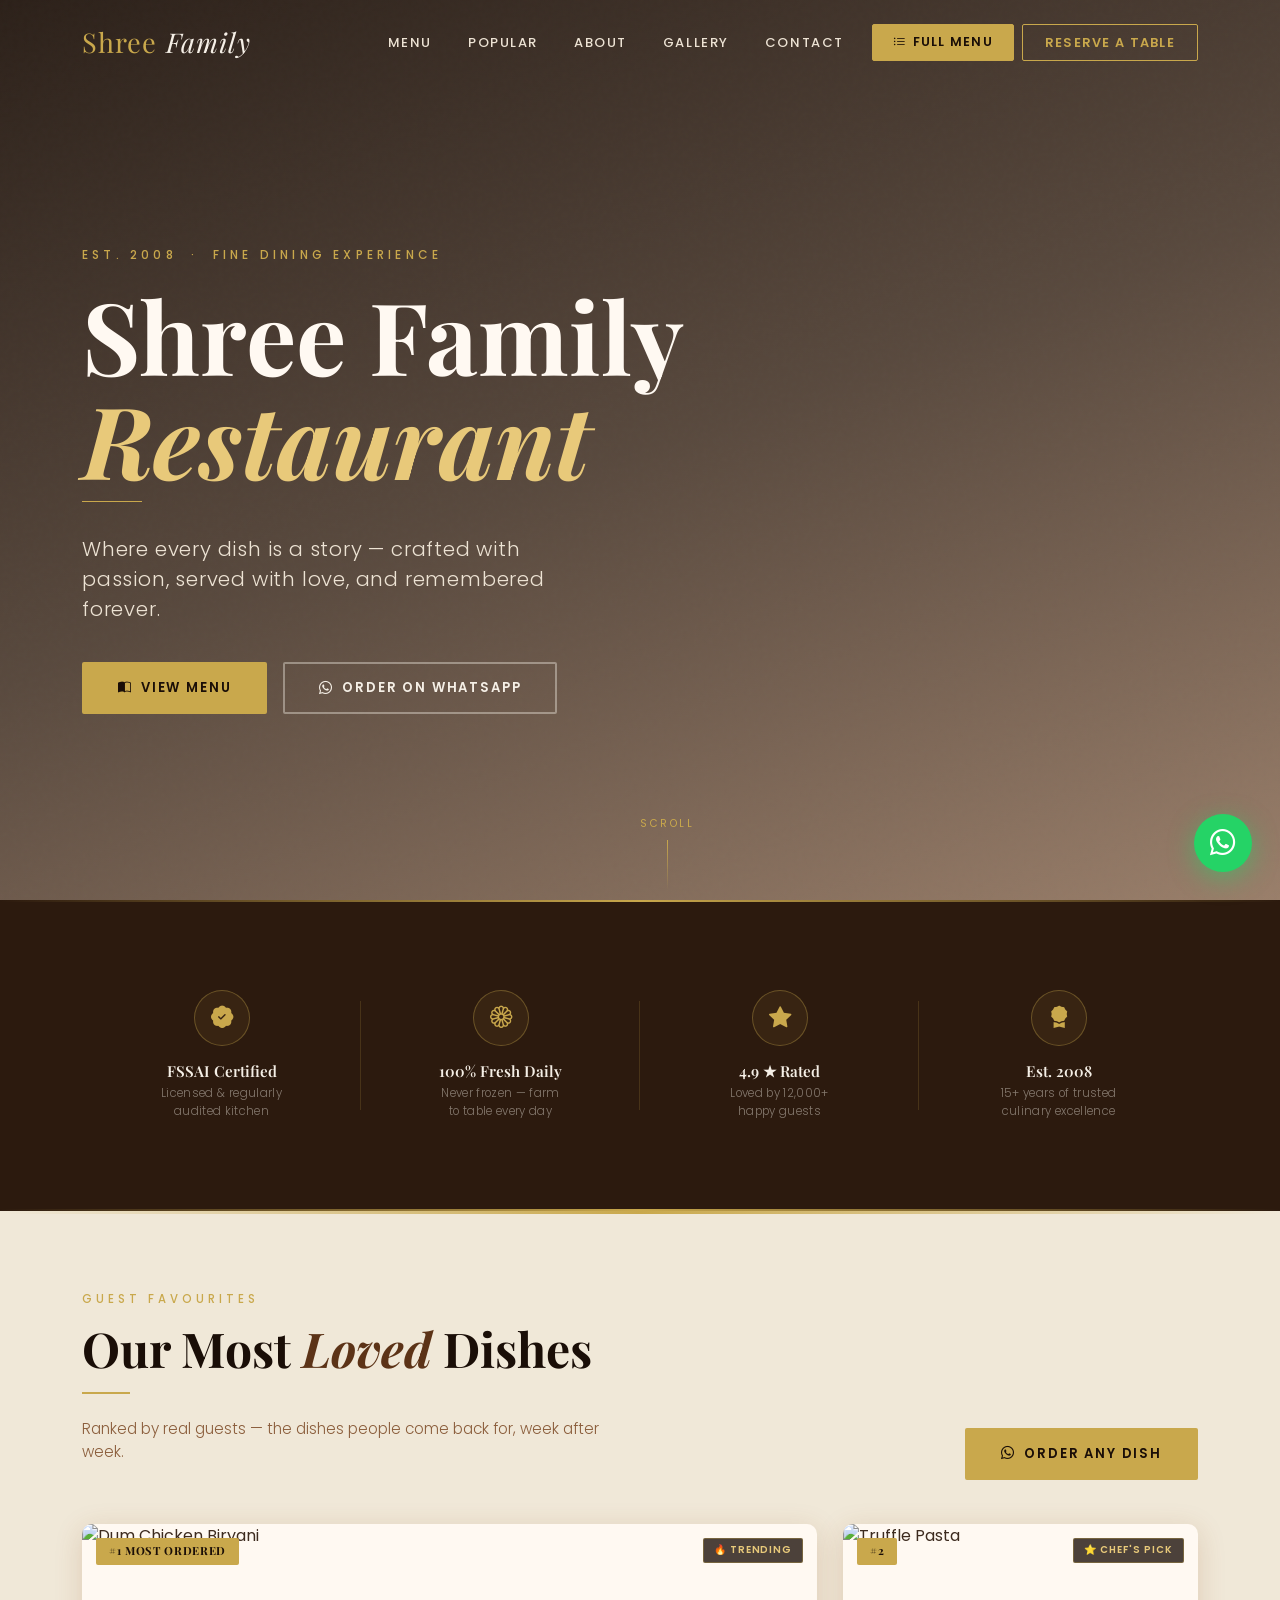
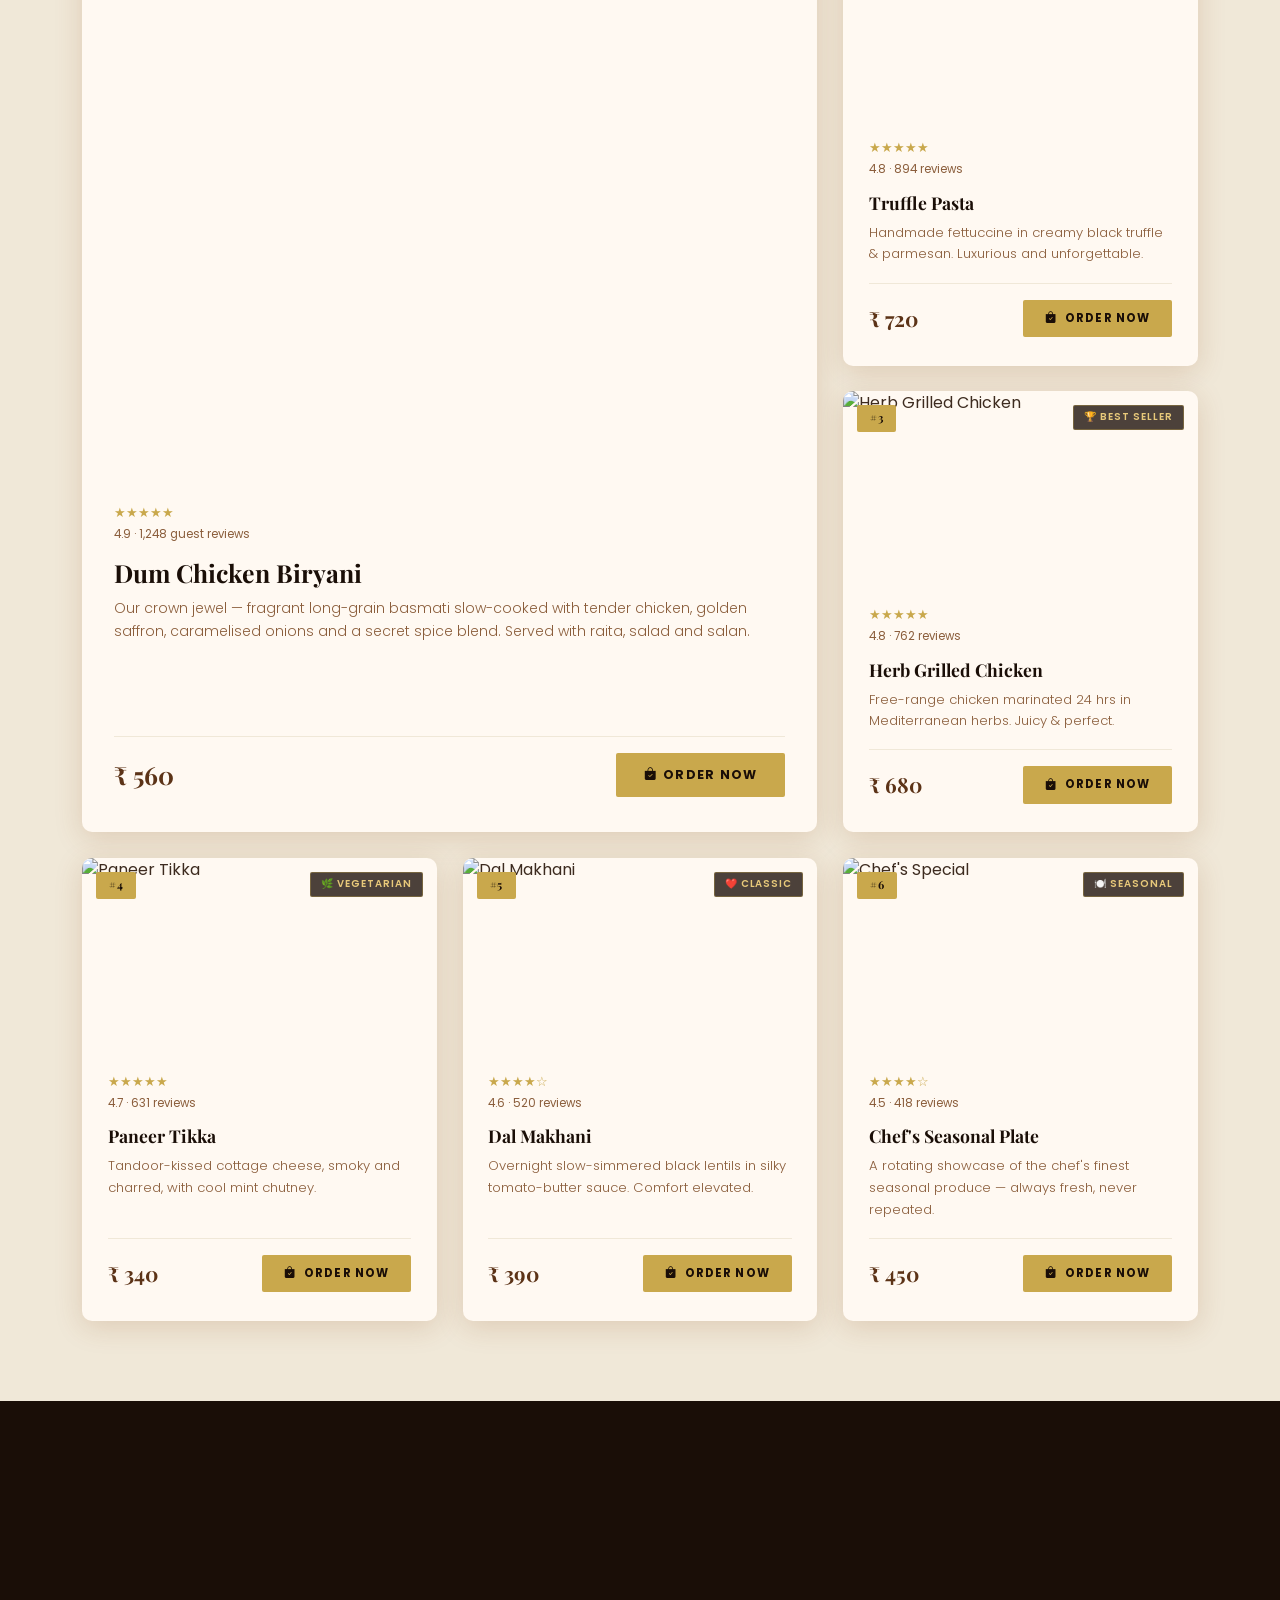
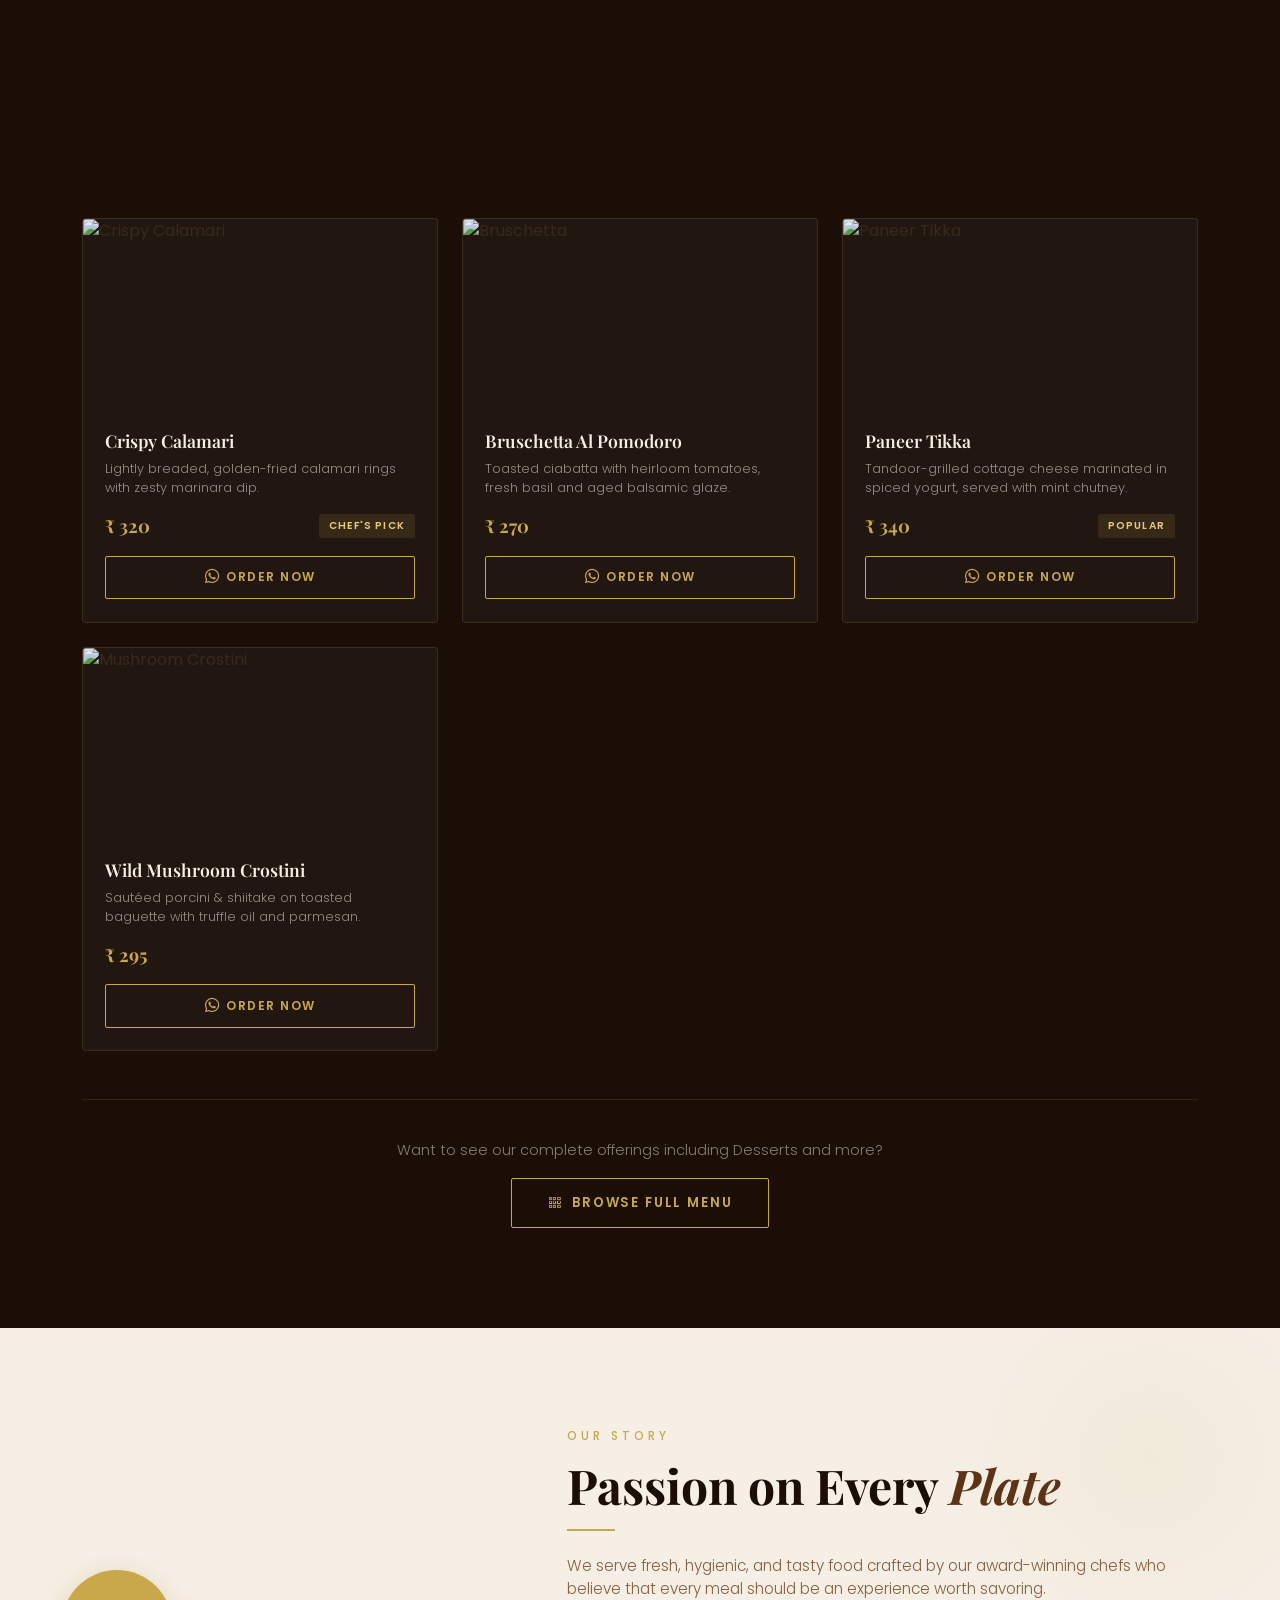
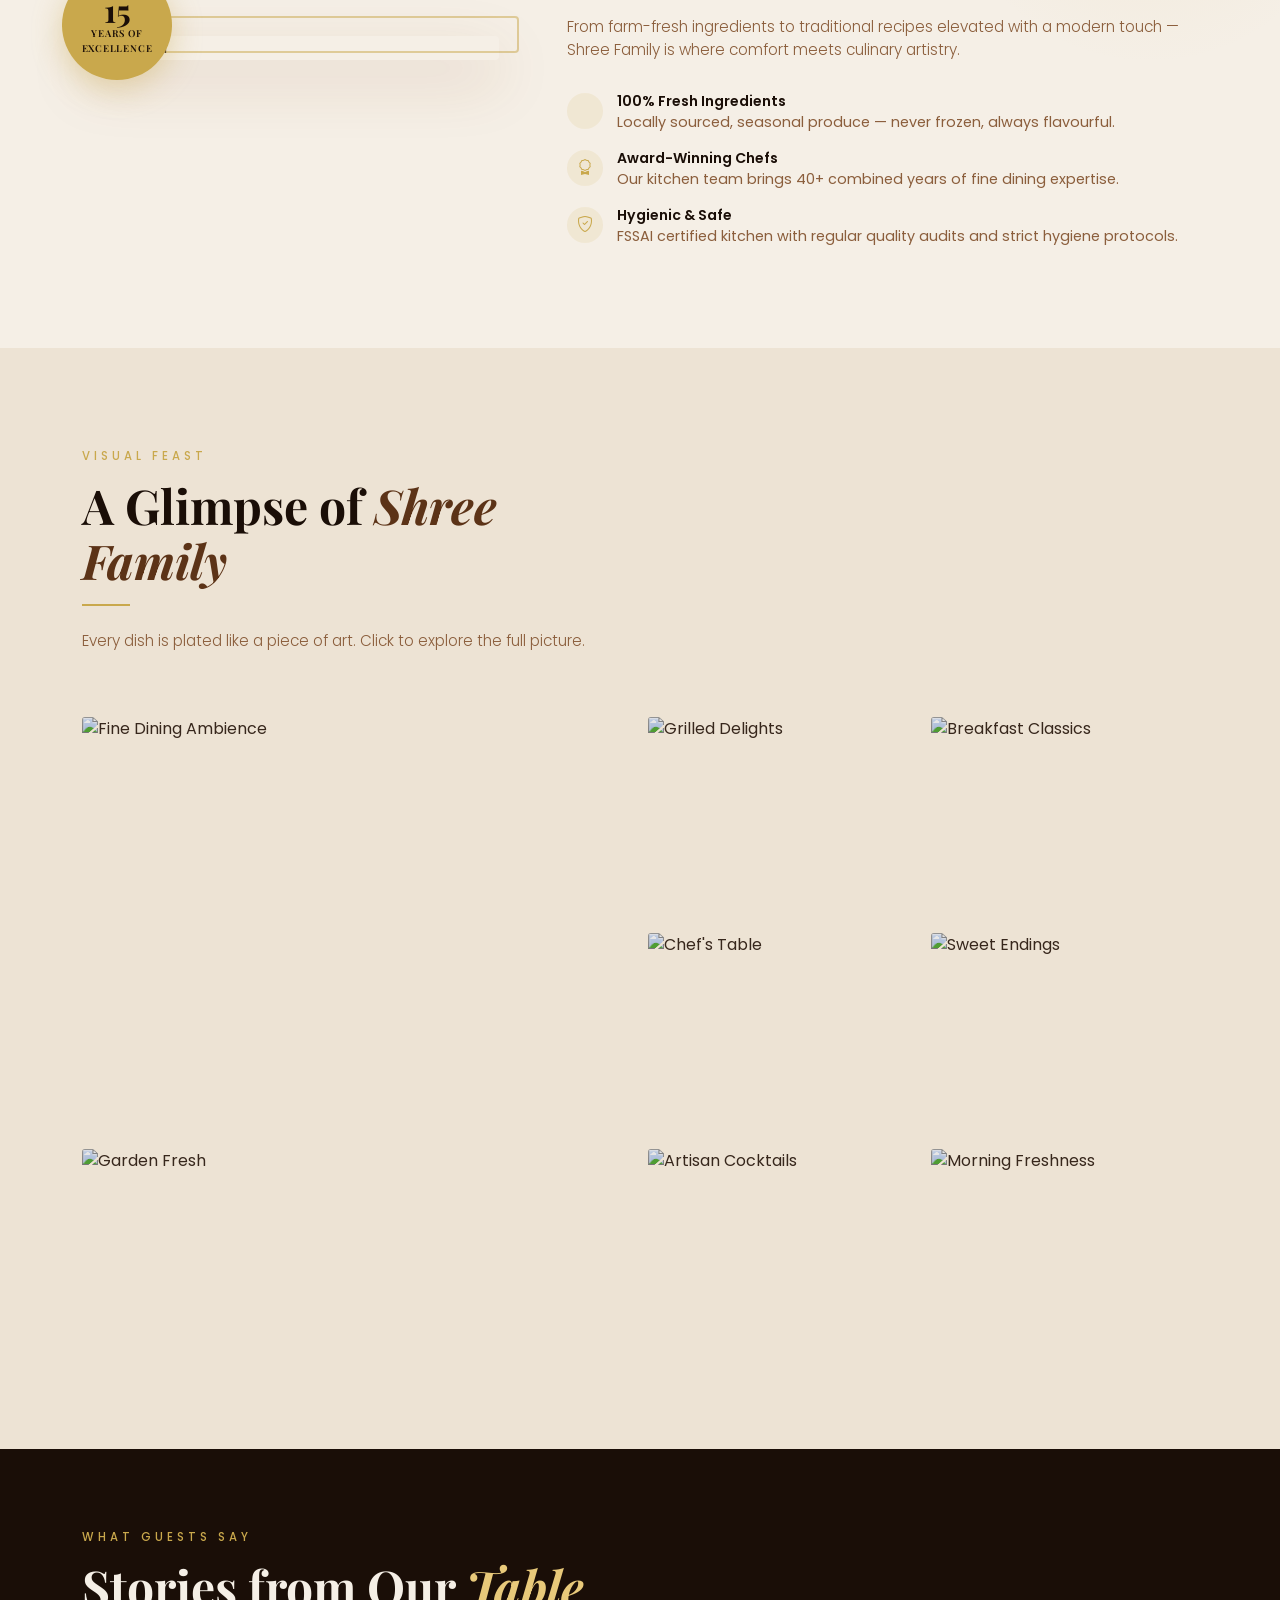
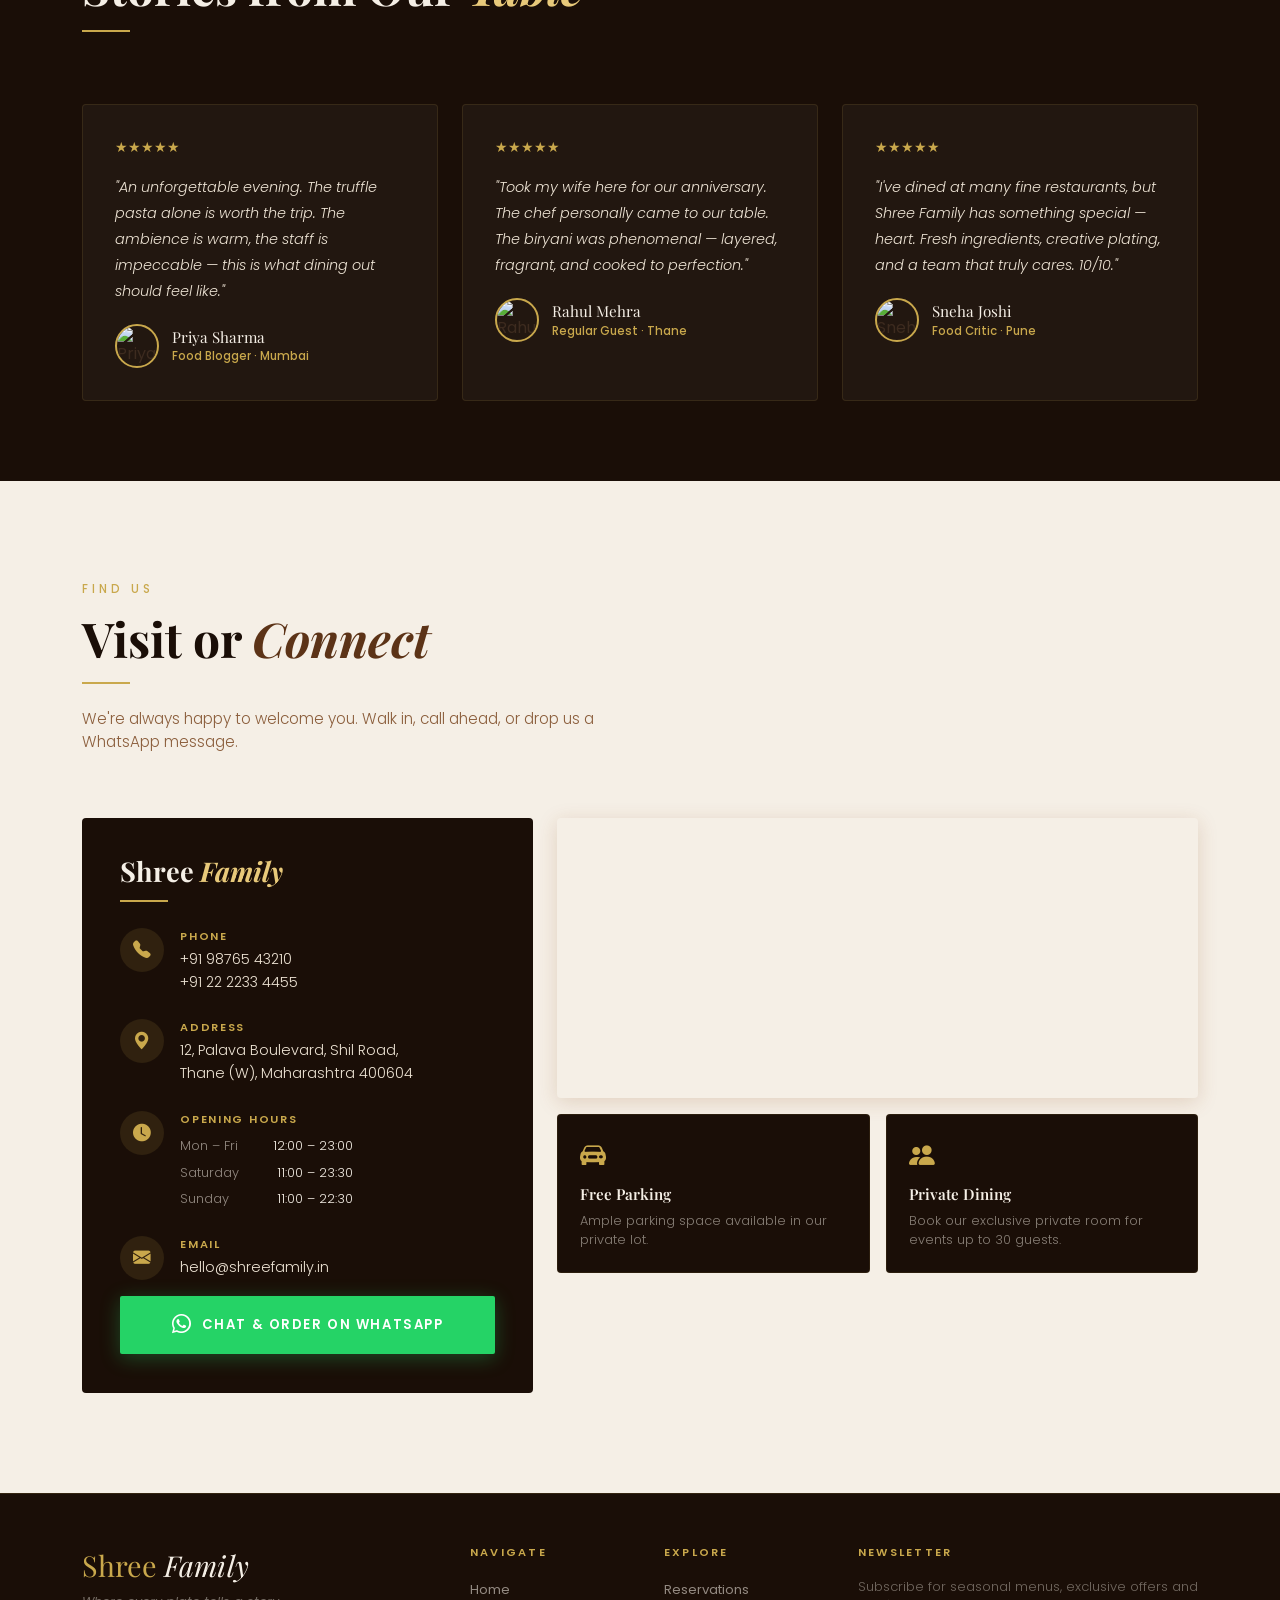
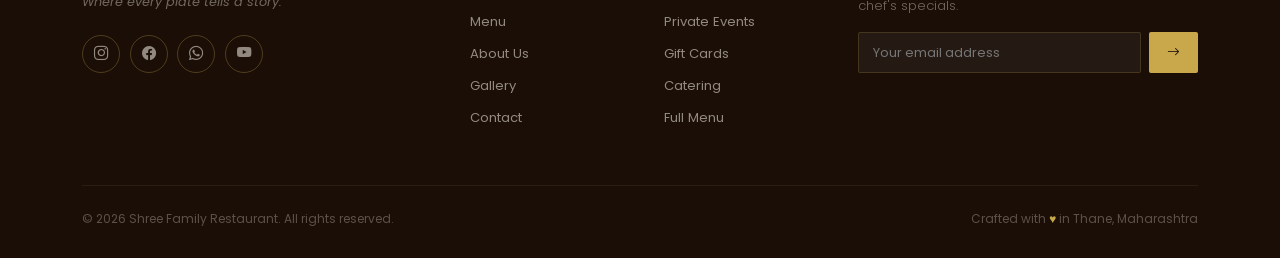
==== commit 1c1d4b46: "Update index.html" ====
--- a/index.html
+++ b/index.html
@@ -112,7 +112,7 @@
           <div class="fmm-cards-mobile">
             <div class="fmm-mc"><img class="fmm-mc-img" src="https://images.unsplash.com/photo-1544025162-d76694265947?w=300&q=80" alt="Grilled Chicken"/><div class="fmm-mc-body"><div class="fmm-mc-name">Herb Grilled Chicken</div><div class="fmm-mc-desc">Free-range chicken with Mediterranean herbs and seasonal vegetables.</div><div class="fmm-mc-footer"><span class="fmm-mc-price">₹ 680</span><span class="fmm-mc-badge badge-red">Best Seller</span><a class="fmm-btn-order-mc" href="https://wa.me/919876543210?text=I'd%20like%20to%20order%20Herb%20Grilled%20Chicken%20-%20%E2%82%B9680" target="_blank"><i class="bi bi-whatsapp"></i> Order</a></div></div></div>
             <div class="fmm-mc"><img class="fmm-mc-img" src="https://images.unsplash.com/photo-1574484284002-952d92456975?w=300&q=80" alt="Dal Makhani"/><div class="fmm-mc-body"><div class="fmm-mc-name">Dal Makhani</div><div class="fmm-mc-desc">Slow-cooked black lentils overnight in rich tomato-butter sauce.</div><div class="fmm-mc-footer"><span class="fmm-mc-price">₹ 390</span><span class="fmm-mc-badge badge-green">Vegetarian</span><a class="fmm-btn-order-mc" href="https://wa.me/919876543210?text=I'd%20like%20to%20order%20Dal%20Makhani%20-%20%E2%82%B9390" target="_blank"><i class="bi bi-whatsapp"></i> Order</a></div></div></div>
-            <div class="fmm-mc"><img class="fmm-mc-img" src="https://images.unsplash.com/photo-1563379091339-03246963d29a?w=300&q=80" alt="Truffle Pasta"/><div class="fmm-mc-body"><div class="fmm-mc-name">Truffle Pasta</div><div class="fmm-mc-desc">Handmade fettuccine in creamy black truffle and parmesan sauce.</div><div class="fmm-mc-footer"><span class="fmm-mc-price">₹ 720</span><span class="fmm-mc-badge badge-gold">Chef's Pick</span><a class="fmm-btn-order-mc" href="https://wa.me/919876543210?text=I'd%20like%20to%20order%20Truffle%20Pasta%20-%20%E2%82%B9720" target="_blank"><i class="bi bi-whatsapp"></i> Order</a></div></div></div>
+            <div class="fmm-mc"><img class="fmm-mc-img" src="https://images.unsplash.com/photo-1574484284002-952d92456975?w=600&q=80" alt="Truffle Pasta"/><div class="fmm-mc-body"><div class="fmm-mc-name">Truffle Pasta</div><div class="fmm-mc-desc">Handmade fettuccine in creamy black truffle and parmesan sauce.</div><div class="fmm-mc-footer"><span class="fmm-mc-price">₹ 720</span><span class="fmm-mc-badge badge-gold">Chef's Pick</span><a class="fmm-btn-order-mc" href="https://wa.me/919876543210?text=I'd%20like%20to%20order%20Truffle%20Pasta%20-%20%E2%82%B9720" target="_blank"><i class="bi bi-whatsapp"></i> Order</a></div></div></div>
             <div class="fmm-mc"><img class="fmm-mc-img" src="https://images.unsplash.com/photo-1585937421612-70a008356fbe?w=300&q=80" alt="Biryani"/><div class="fmm-mc-body"><div class="fmm-mc-name">Dum Chicken Biryani</div><div class="fmm-mc-desc">Fragrant basmati with saffron, chicken and whole spices.</div><div class="fmm-mc-footer"><span class="fmm-mc-price">₹ 560</span><span class="fmm-mc-badge badge-red">🔥 Most Ordered</span><a class="fmm-btn-order-mc" href="https://wa.me/919876543210?text=I'd%20like%20to%20order%20Dum%20Chicken%20Biryani%20-%20%E2%82%B9560" target="_blank"><i class="bi bi-whatsapp"></i> Order</a></div></div></div>
           </div>
         </div>
@@ -465,4 +465,4 @@
 <script src="https://cdn.jsdelivr.net/npm/bootstrap@5.3.2/dist/js/bootstrap.bundle.min.js"></script>
 <script src="script.js"></script>
 </body>
-</html>+</html>
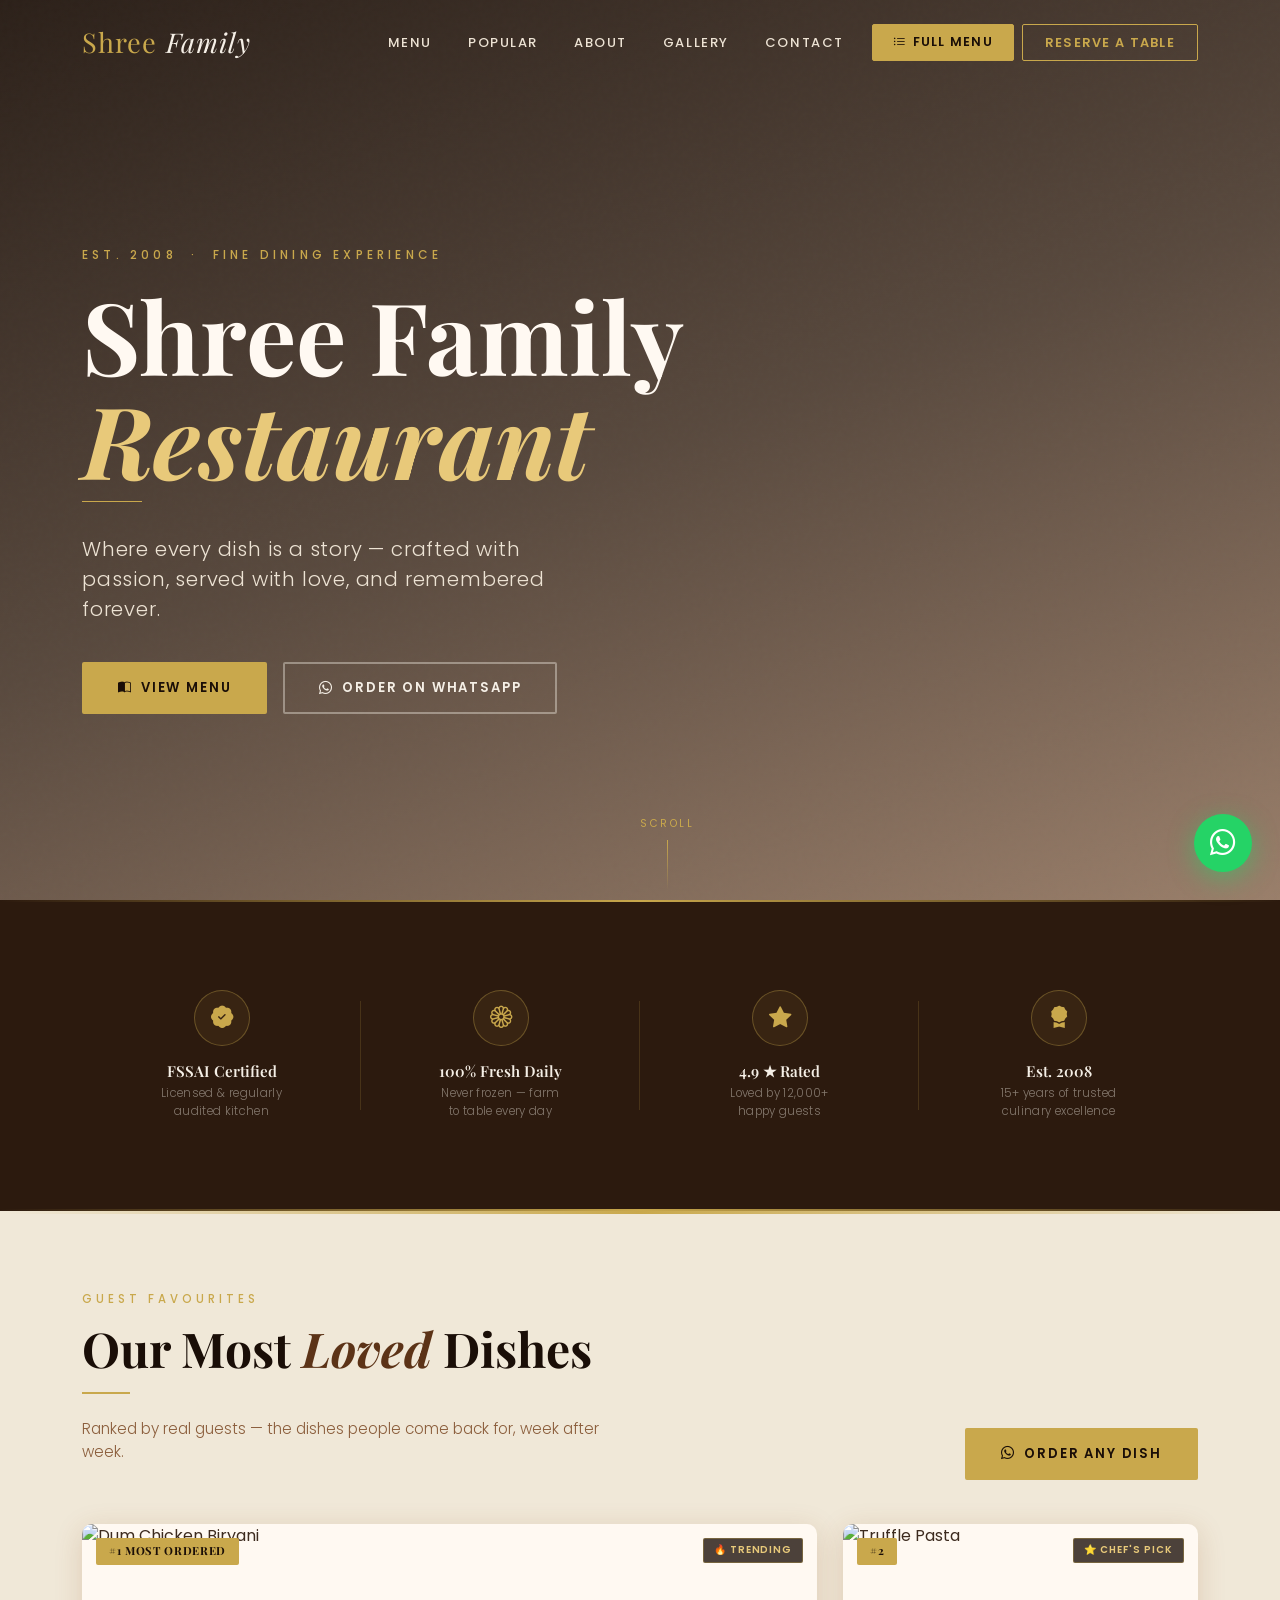
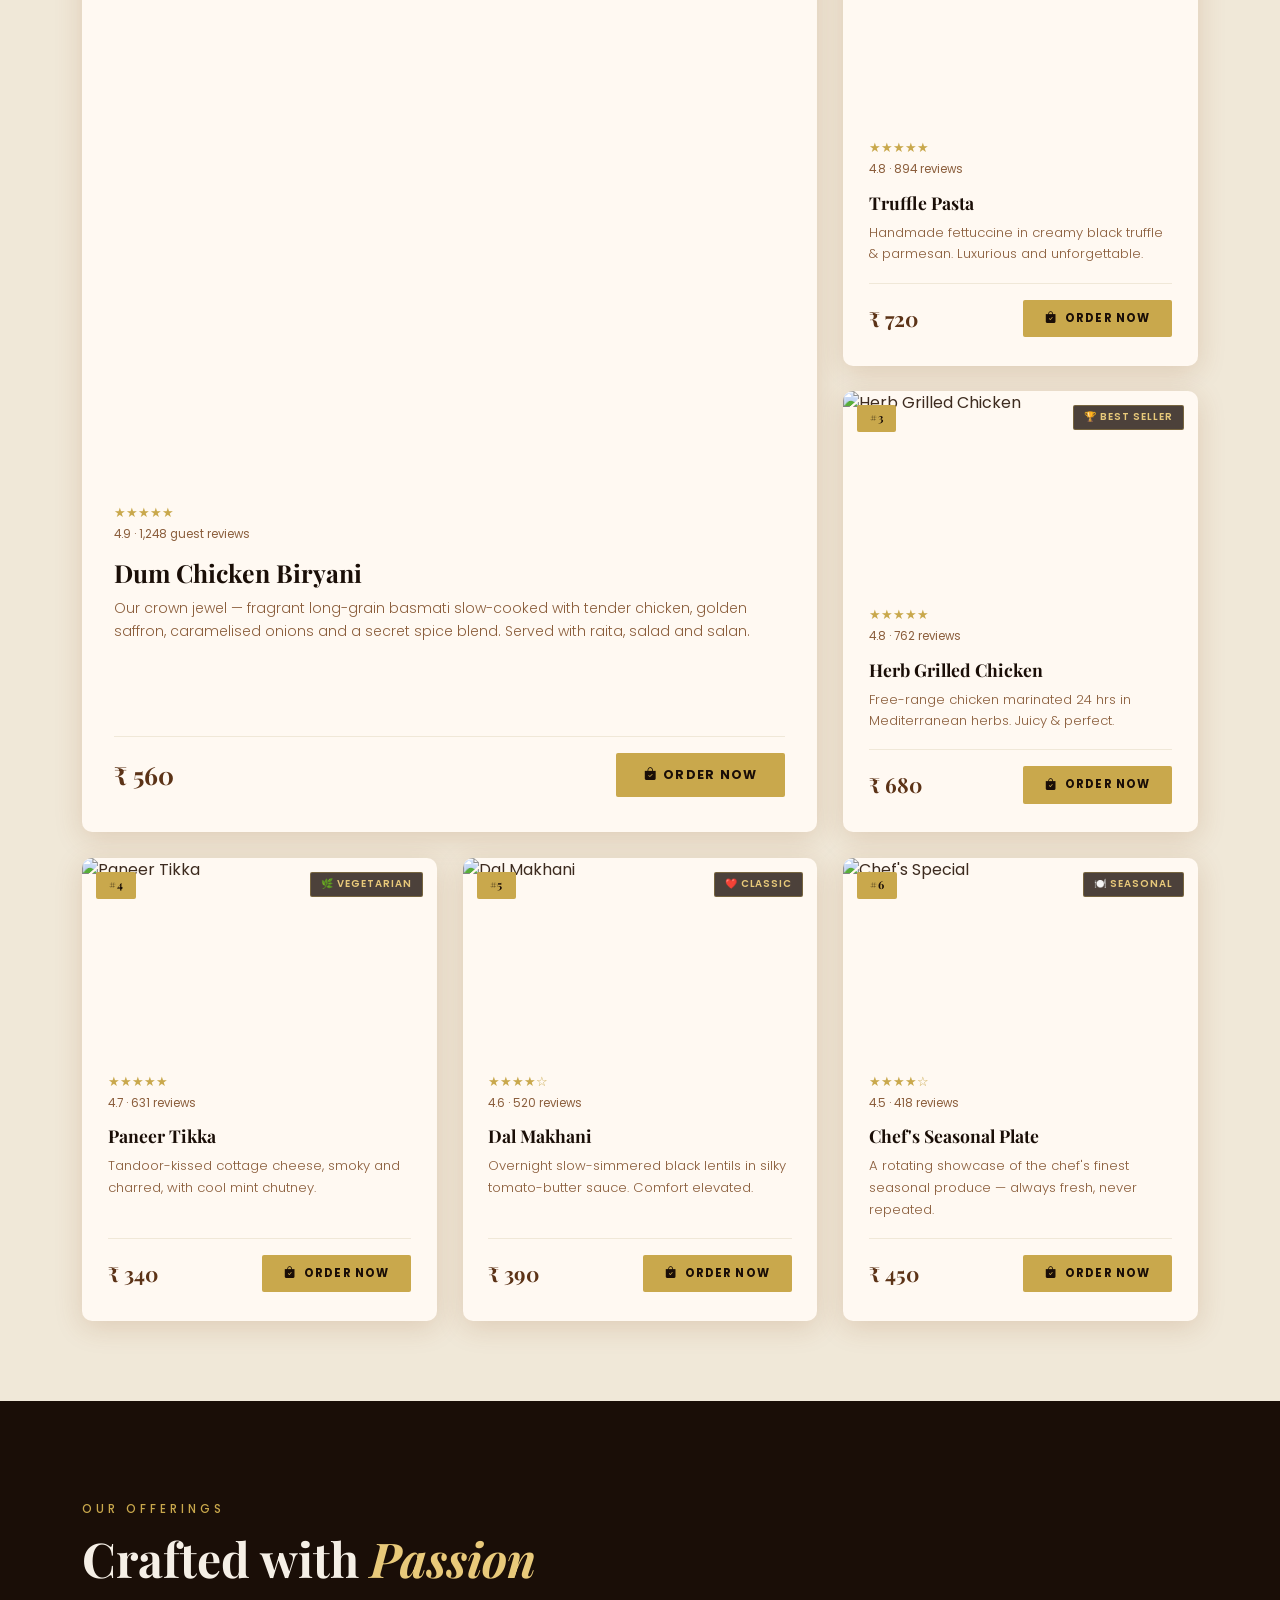
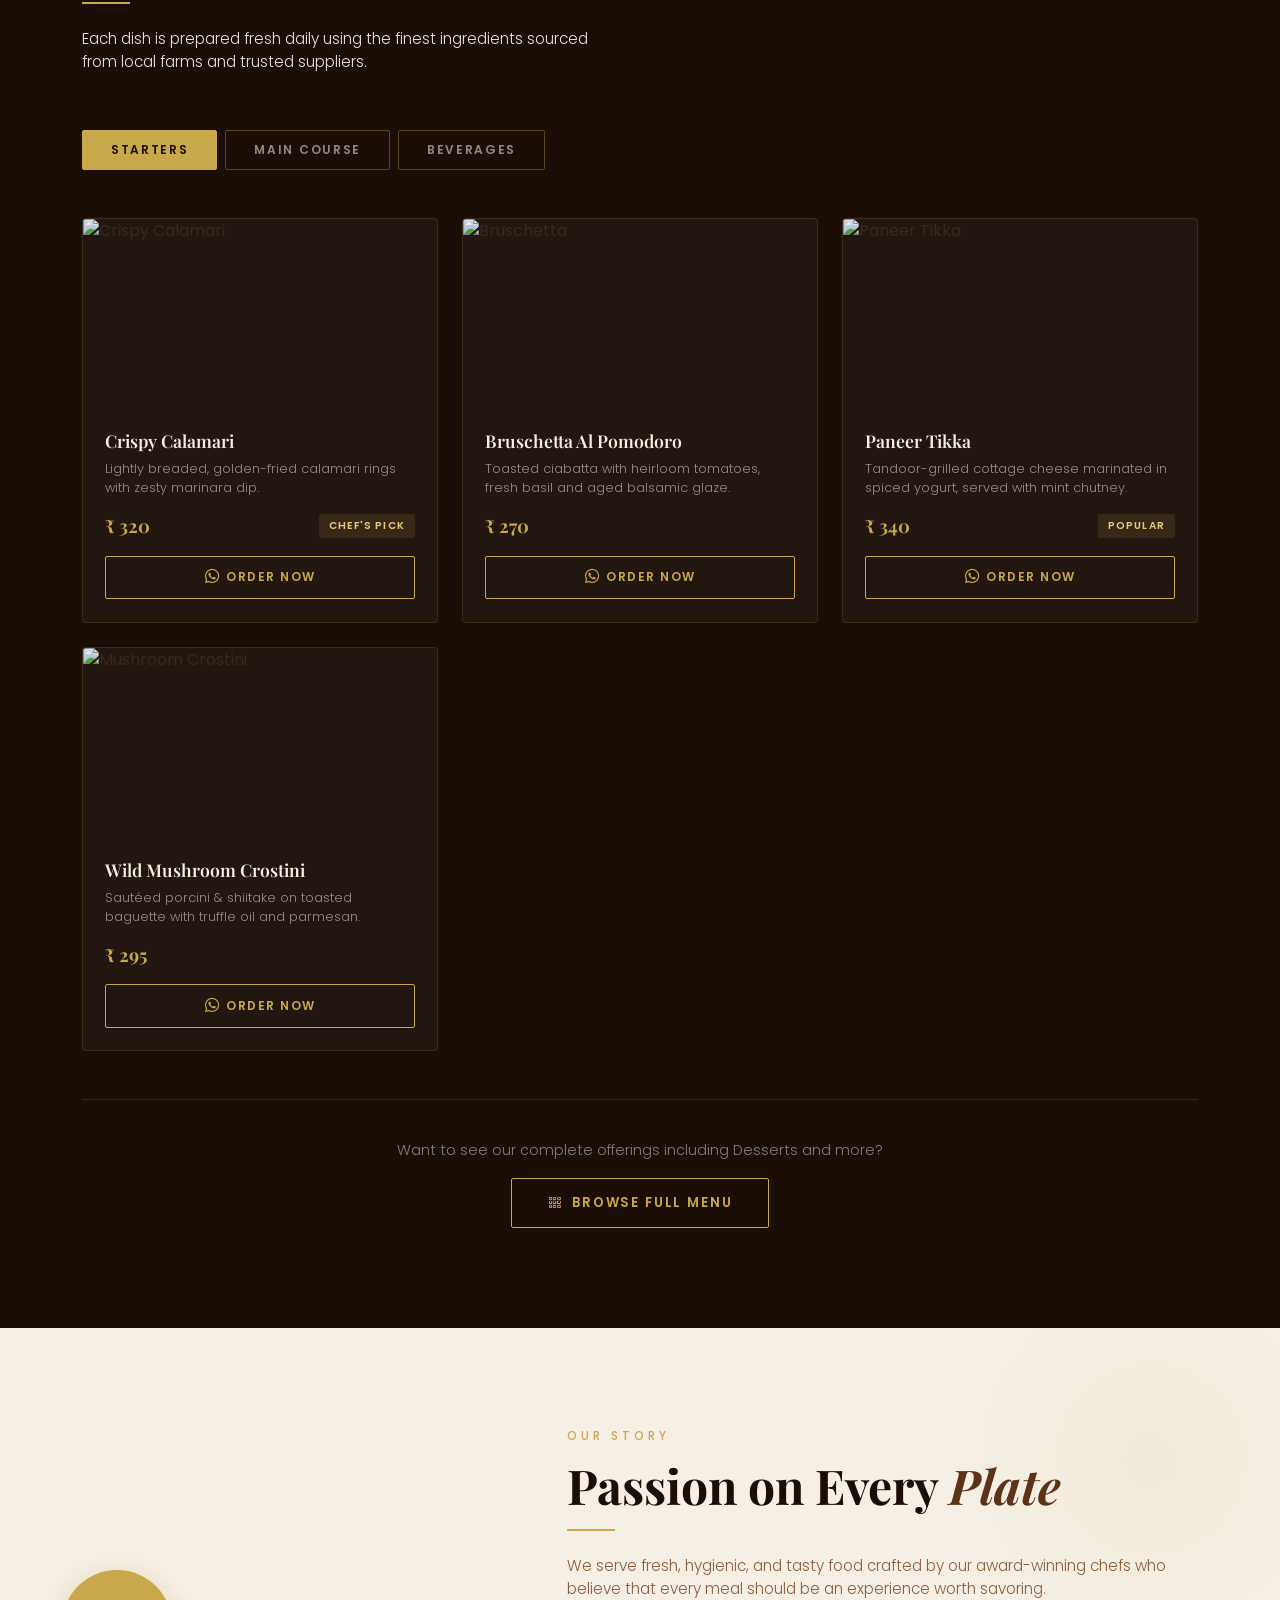
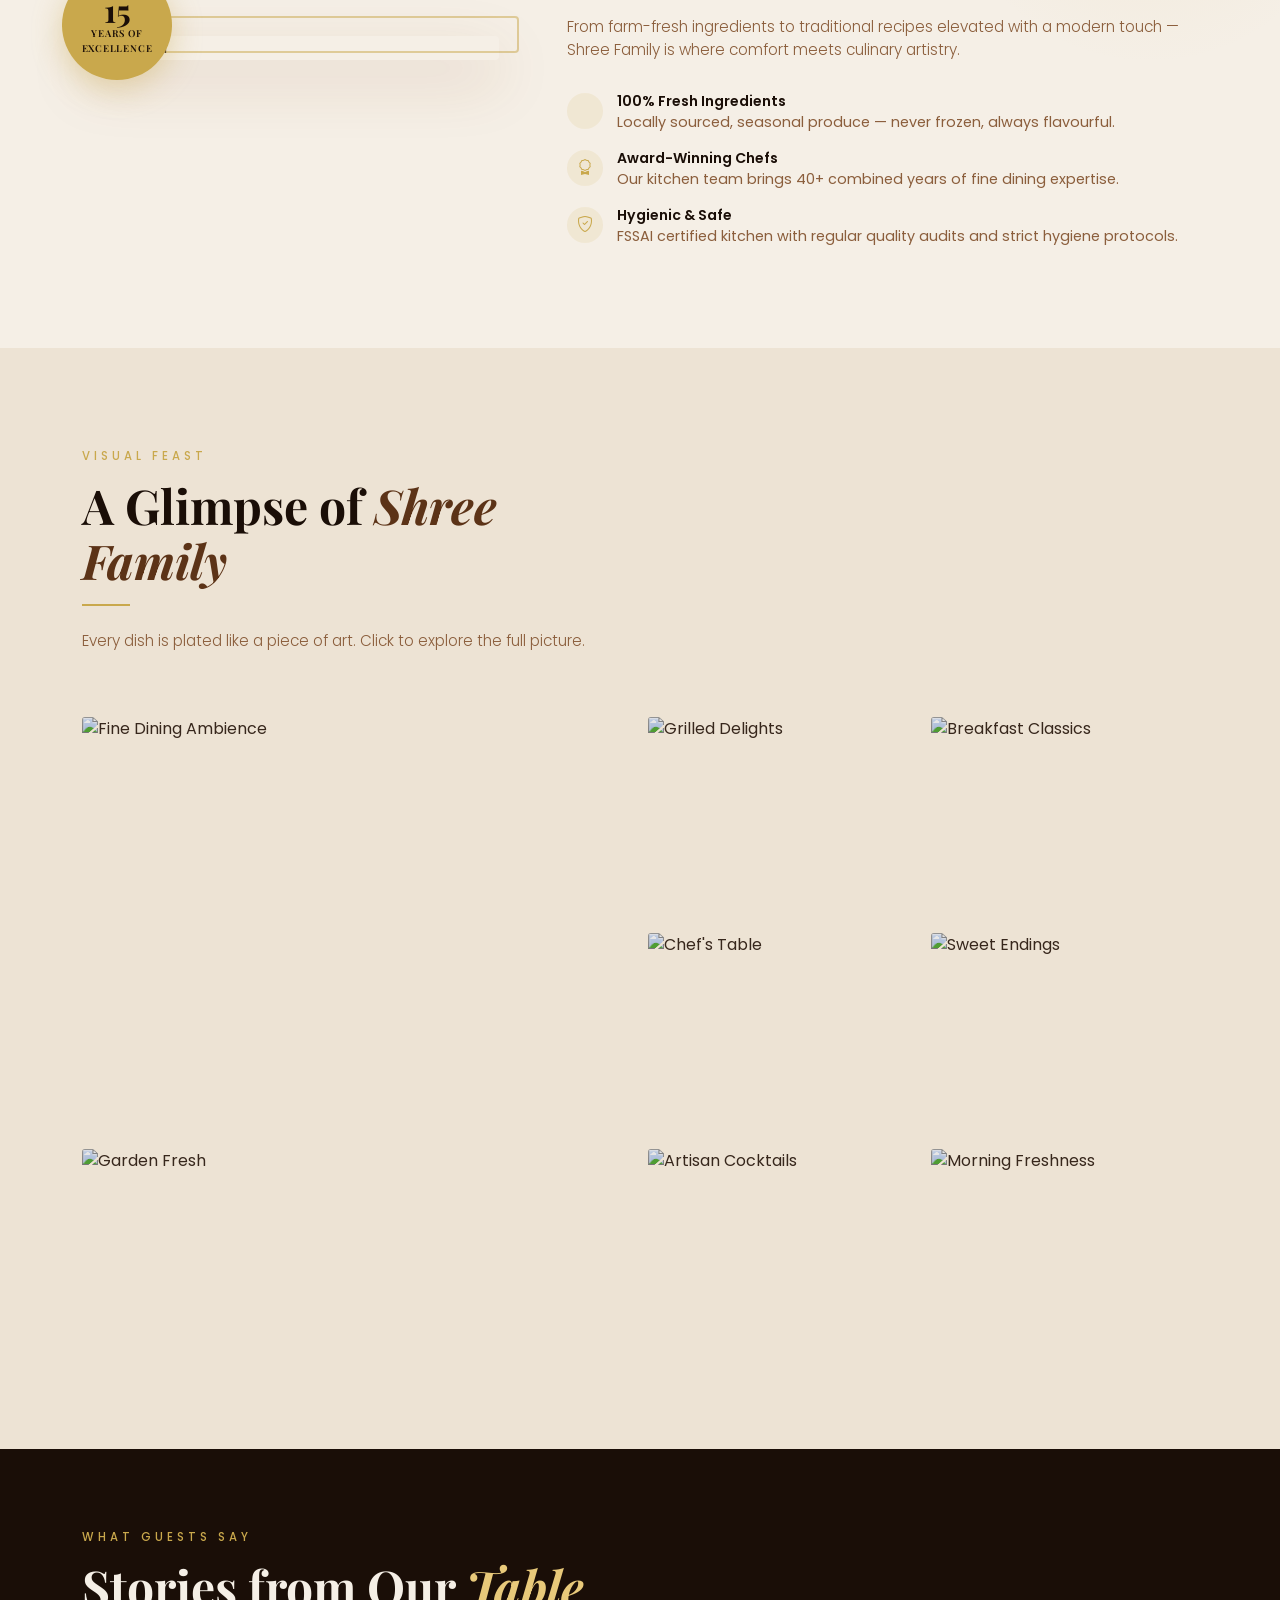
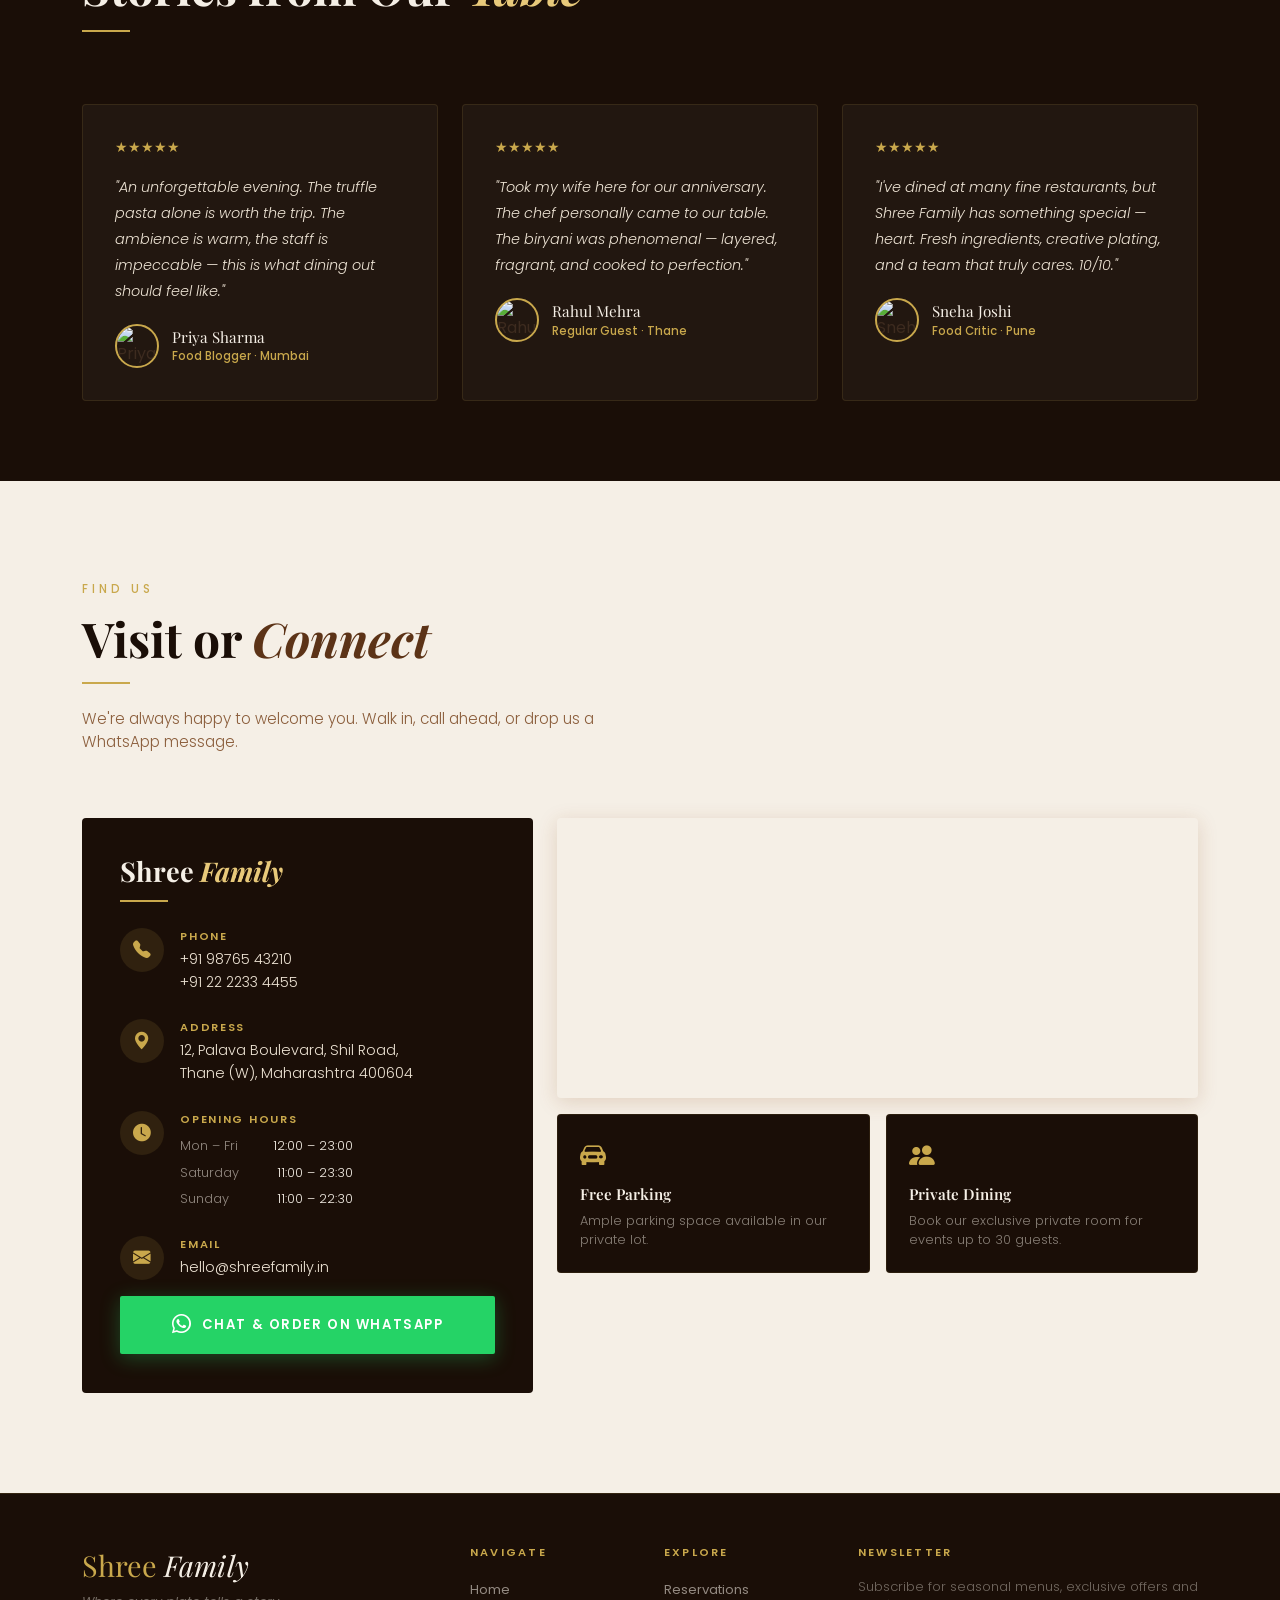
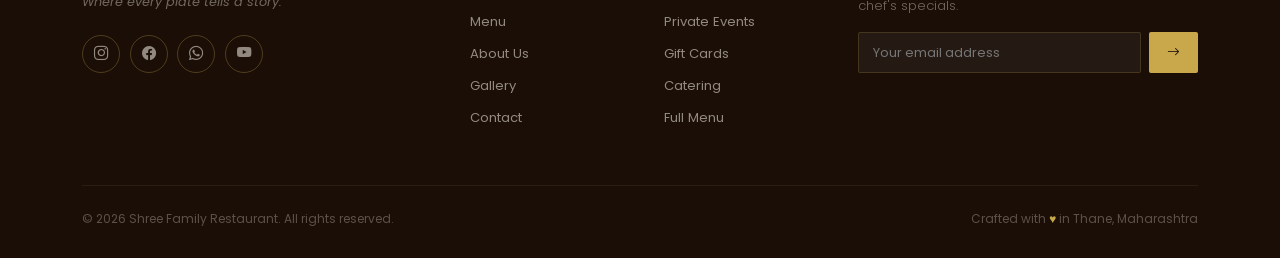
==== commit 8960acf1: "Update index.html" ====
--- a/index.html
+++ b/index.html
@@ -105,14 +105,14 @@
             <tbody>
               <tr><td class="fmm-td-img"><img class="fmm-dish-thumb" src="https://images.unsplash.com/photo-1544025162-d76694265947?w=200&q=80" alt="Grilled Chicken"/></td><td class="fmm-td-info"><div class="fmm-dish-name">Herb Grilled Chicken</div><div class="fmm-dish-desc">Free-range chicken marinated in Mediterranean herbs, served with seasonal vegetables.</div></td><td class="fmm-td-badge"><span class="fmm-dish-badge badge-red">Best Seller</span></td><td class="fmm-td-price"><span class="fmm-dish-price">₹ 680</span></td><td class="fmm-td-order"><a class="fmm-btn-order" href="https://wa.me/919876543210?text=I'd%20like%20to%20order%20Herb%20Grilled%20Chicken%20-%20%E2%82%B9680" target="_blank"><i class="bi bi-whatsapp"></i> Order Now</a></td></tr>
               <tr><td class="fmm-td-img"><img class="fmm-dish-thumb" src="https://images.unsplash.com/photo-1574484284002-952d92456975?w=200&q=80" alt="Dal Makhani"/></td><td class="fmm-td-info"><div class="fmm-dish-name">Dal Makhani</div><div class="fmm-dish-desc">Slow-cooked black lentils overnight in a rich tomato-butter sauce.</div></td><td class="fmm-td-badge"><span class="fmm-dish-badge badge-green">Vegetarian</span></td><td class="fmm-td-price"><span class="fmm-dish-price">₹ 390</span></td><td class="fmm-td-order"><a class="fmm-btn-order" href="https://wa.me/919876543210?text=I'd%20like%20to%20order%20Dal%20Makhani%20-%20%E2%82%B9390" target="_blank"><i class="bi bi-whatsapp"></i> Order Now</a></td></tr>
-              <tr><td class="fmm-td-img"><img class="fmm-dish-thumb" src="https://images.unsplash.com/photo-1563379091339-03246963d29a?w=200&q=80" alt="Truffle Pasta"/></td><td class="fmm-td-info"><div class="fmm-dish-name">Truffle Pasta</div><div class="fmm-dish-desc">Handmade fettuccine in creamy black truffle and parmesan sauce with fresh herbs.</div></td><td class="fmm-td-badge"><span class="fmm-dish-badge badge-gold">Chef's Pick</span></td><td class="fmm-td-price"><span class="fmm-dish-price">₹ 720</span></td><td class="fmm-td-order"><a class="fmm-btn-order" href="https://wa.me/919876543210?text=I'd%20like%20to%20order%20Truffle%20Pasta%20-%20%E2%82%B9720" target="_blank"><i class="bi bi-whatsapp"></i> Order Now</a></td></tr>
+              <tr><td class="fmm-td-img"><img class="fmm-dish-thumb" src="https://images.pexels.com/photos/7491886/pexels-photo-7491886.jpeg" alt="Truffle Pasta"/></td><td class="fmm-td-info"><div class="fmm-dish-name">Truffle Pasta</div><div class="fmm-dish-desc">Handmade fettuccine in creamy black truffle and parmesan sauce with fresh herbs.</div></td><td class="fmm-td-badge"><span class="fmm-dish-badge badge-gold">Chef's Pick</span></td><td class="fmm-td-price"><span class="fmm-dish-price">₹ 720</span></td><td class="fmm-td-order"><a class="fmm-btn-order" href="https://wa.me/919876543210?text=I'd%20like%20to%20order%20Truffle%20Pasta%20-%20%E2%82%B9720" target="_blank"><i class="bi bi-whatsapp"></i> Order Now</a></td></tr>
               <tr><td class="fmm-td-img"><img class="fmm-dish-thumb" src="https://images.unsplash.com/photo-1585937421612-70a008356fbe?w=200&q=80" alt="Biryani"/></td><td class="fmm-td-info"><div class="fmm-dish-name">Dum Chicken Biryani</div><div class="fmm-dish-desc">Fragrant basmati rice slow-cooked with succulent chicken, saffron and whole spices.</div></td><td class="fmm-td-badge"><span class="fmm-dish-badge badge-red">🔥 Most Ordered</span></td><td class="fmm-td-price"><span class="fmm-dish-price">₹ 560</span></td><td class="fmm-td-order"><a class="fmm-btn-order" href="https://wa.me/919876543210?text=I'd%20like%20to%20order%20Dum%20Chicken%20Biryani%20-%20%E2%82%B9560" target="_blank"><i class="bi bi-whatsapp"></i> Order Now</a></td></tr>
             </tbody>
           </table>
           <div class="fmm-cards-mobile">
             <div class="fmm-mc"><img class="fmm-mc-img" src="https://images.unsplash.com/photo-1544025162-d76694265947?w=300&q=80" alt="Grilled Chicken"/><div class="fmm-mc-body"><div class="fmm-mc-name">Herb Grilled Chicken</div><div class="fmm-mc-desc">Free-range chicken with Mediterranean herbs and seasonal vegetables.</div><div class="fmm-mc-footer"><span class="fmm-mc-price">₹ 680</span><span class="fmm-mc-badge badge-red">Best Seller</span><a class="fmm-btn-order-mc" href="https://wa.me/919876543210?text=I'd%20like%20to%20order%20Herb%20Grilled%20Chicken%20-%20%E2%82%B9680" target="_blank"><i class="bi bi-whatsapp"></i> Order</a></div></div></div>
             <div class="fmm-mc"><img class="fmm-mc-img" src="https://images.unsplash.com/photo-1574484284002-952d92456975?w=300&q=80" alt="Dal Makhani"/><div class="fmm-mc-body"><div class="fmm-mc-name">Dal Makhani</div><div class="fmm-mc-desc">Slow-cooked black lentils overnight in rich tomato-butter sauce.</div><div class="fmm-mc-footer"><span class="fmm-mc-price">₹ 390</span><span class="fmm-mc-badge badge-green">Vegetarian</span><a class="fmm-btn-order-mc" href="https://wa.me/919876543210?text=I'd%20like%20to%20order%20Dal%20Makhani%20-%20%E2%82%B9390" target="_blank"><i class="bi bi-whatsapp"></i> Order</a></div></div></div>
-            <div class="fmm-mc"><img class="fmm-mc-img" src="https://images.unsplash.com/photo-1574484284002-952d92456975?w=600&q=80" alt="Truffle Pasta"/><div class="fmm-mc-body"><div class="fmm-mc-name">Truffle Pasta</div><div class="fmm-mc-desc">Handmade fettuccine in creamy black truffle and parmesan sauce.</div><div class="fmm-mc-footer"><span class="fmm-mc-price">₹ 720</span><span class="fmm-mc-badge badge-gold">Chef's Pick</span><a class="fmm-btn-order-mc" href="https://wa.me/919876543210?text=I'd%20like%20to%20order%20Truffle%20Pasta%20-%20%E2%82%B9720" target="_blank"><i class="bi bi-whatsapp"></i> Order</a></div></div></div>
+            <div class="fmm-mc"><img class="fmm-mc-img" src="https://images.pexels.com/photos/7491886/pexels-photo-7491886.jpeg" alt="Truffle Pasta"/><div class="fmm-mc-body"><div class="fmm-mc-name">Truffle Pasta</div><div class="fmm-mc-desc">Handmade fettuccine in creamy black truffle and parmesan sauce.</div><div class="fmm-mc-footer"><span class="fmm-mc-price">₹ 720</span><span class="fmm-mc-badge badge-gold">Chef's Pick</span><a class="fmm-btn-order-mc" href="https://wa.me/919876543210?text=I'd%20like%20to%20order%20Truffle%20Pasta%20-%20%E2%82%B9720" target="_blank"><i class="bi bi-whatsapp"></i> Order</a></div></div></div>
             <div class="fmm-mc"><img class="fmm-mc-img" src="https://images.unsplash.com/photo-1585937421612-70a008356fbe?w=300&q=80" alt="Biryani"/><div class="fmm-mc-body"><div class="fmm-mc-name">Dum Chicken Biryani</div><div class="fmm-mc-desc">Fragrant basmati with saffron, chicken and whole spices.</div><div class="fmm-mc-footer"><span class="fmm-mc-price">₹ 560</span><span class="fmm-mc-badge badge-red">🔥 Most Ordered</span><a class="fmm-btn-order-mc" href="https://wa.me/919876543210?text=I'd%20like%20to%20order%20Dum%20Chicken%20Biryani%20-%20%E2%82%B9560" target="_blank"><i class="bi bi-whatsapp"></i> Order</a></div></div></div>
           </div>
         </div>
@@ -302,7 +302,7 @@
       <div class="menu-card active" data-cat="starters"><img class="menu-card-img" src="https://images.unsplash.com/photo-1541014741259-de529411b96a?w=600&q=80" alt="Mushroom Crostini"/><div class="menu-card-body"><div class="menu-card-name">Wild Mushroom Crostini</div><div class="menu-card-desc">Sautéed porcini &amp; shiitake on toasted baguette with truffle oil and parmesan.</div><div class="menu-card-footer"><span class="menu-price">₹ 295</span></div><a href="https://wa.me/919876543210?text=I'd%20like%20to%20order%20Mushroom%20Crostini%20-%20%E2%82%B9295" class="btn-order-now" target="_blank"><i class="bi bi-whatsapp"></i> Order Now</a></div></div>
       <div class="menu-card" data-cat="main"><img class="menu-card-img" src="https://images.unsplash.com/photo-1544025162-d76694265947?w=600&q=80" alt="Grilled Chicken"/><div class="menu-card-body"><div class="menu-card-name">Herb Grilled Chicken</div><div class="menu-card-desc">Free-range chicken marinated in Mediterranean herbs, served with seasonal grilled vegetables.</div><div class="menu-card-footer"><span class="menu-price">₹ 680</span><span class="menu-badge">Best Seller</span></div><a href="https://wa.me/919876543210?text=I'd%20like%20to%20order%20Herb%20Grilled%20Chicken%20-%20%E2%82%B9680" class="btn-order-now" target="_blank"><i class="bi bi-whatsapp"></i> Order Now</a></div></div>
       <div class="menu-card" data-cat="main"><img class="menu-card-img" src="https://images.unsplash.com/photo-1574484284002-952d92456975?w=600&q=80" alt="Dal Makhani"/><div class="menu-card-body"><div class="menu-card-name">Dal Makhani</div><div class="menu-card-desc">Slow-cooked black lentils simmered overnight in a rich tomato-butter sauce.</div><div class="menu-card-footer"><span class="menu-price">₹ 390</span></div><a href="https://wa.me/919876543210?text=I'd%20like%20to%20order%20Dal%20Makhani%20-%20%E2%82%B9390" class="btn-order-now" target="_blank"><i class="bi bi-whatsapp"></i> Order Now</a></div></div>
-      <div class="menu-card" data-cat="main"><img class="menu-card-img" src="https://images.unsplash.com/photo-1563379091339-03246963d29a?w=600&q=80" alt="Pasta"/><div class="menu-card-body"><div class="menu-card-name">Truffle Pasta</div><div class="menu-card-desc">Handmade fettuccine in a creamy black truffle and parmesan sauce with fresh herbs.</div><div class="menu-card-footer"><span class="menu-price">₹ 720</span><span class="menu-badge">Chef's Pick</span></div><a href="https://wa.me/919876543210?text=I'd%20like%20to%20order%20Truffle%20Pasta%20-%20%E2%82%B9720" class="btn-order-now" target="_blank"><i class="bi bi-whatsapp"></i> Order Now</a></div></div>
+      <div class="menu-card" data-cat="main"><img class="menu-card-img" src="https://images.pexels.com/photos/7491886/pexels-photo-7491886.jpeg" alt="Pasta"/><div class="menu-card-body"><div class="menu-card-name">Truffle Pasta</div><div class="menu-card-desc">Handmade fettuccine in a creamy black truffle and parmesan sauce with fresh herbs.</div><div class="menu-card-footer"><span class="menu-price">₹ 720</span><span class="menu-badge">Chef's Pick</span></div><a href="https://wa.me/919876543210?text=I'd%20like%20to%20order%20Truffle%20Pasta%20-%20%E2%82%B9720" class="btn-order-now" target="_blank"><i class="bi bi-whatsapp"></i> Order Now</a></div></div>
       <div class="menu-card" data-cat="main"><img class="menu-card-img" src="https://images.unsplash.com/photo-1585937421612-70a008356fbe?w=600&q=80" alt="Biryani"/><div class="menu-card-body"><div class="menu-card-name">Dum Chicken Biryani</div><div class="menu-card-desc">Fragrant basmati rice slow-cooked with succulent chicken, saffron and whole spices.</div><div class="menu-card-footer"><span class="menu-price">₹ 560</span><span class="menu-badge">Popular</span></div><a href="https://wa.me/919876543210?text=I'd%20like%20to%20order%20Dum%20Chicken%20Biryani%20-%20%E2%82%B9560" class="btn-order-now" target="_blank"><i class="bi bi-whatsapp"></i> Order Now</a></div></div>
       <div class="menu-card" data-cat="beverages"><img class="menu-card-img" src="https://images.unsplash.com/photo-1544145945-f90425340c7e?w=600&q=80" alt="Mocktails"/><div class="menu-card-body"><div class="menu-card-name">Signature Mocktail</div><div class="menu-card-desc">A refreshing blend of fresh tropical fruits, mint, and sparkling water.</div><div class="menu-card-footer"><span class="menu-price">₹ 220</span></div><a href="https://wa.me/919876543210?text=I'd%20like%20to%20order%20Signature%20Mocktail%20-%20%E2%82%B9220" class="btn-order-now" target="_blank"><i class="bi bi-whatsapp"></i> Order Now</a></div></div>
       <div class="menu-card" data-cat="beverages"><img class="menu-card-img" src="https://images.unsplash.com/photo-1558618666-fcd25c85cd64?w=600&q=80" alt="Coffee"/><div class="menu-card-body"><div class="menu-card-name">Cold Brew Coffee</div><div class="menu-card-desc">Slow-steeped single-origin cold brew with a hint of vanilla and oat milk.</div><div class="menu-card-footer"><span class="menu-price">₹ 250</span><span class="menu-badge">Fan Fav</span></div><a href="https://wa.me/919876543210?text=I'd%20like%20to%20order%20Cold%20Brew%20Coffee%20-%20%E2%82%B9250" class="btn-order-now" target="_blank"><i class="bi bi-whatsapp"></i> Order Now</a></div></div>
